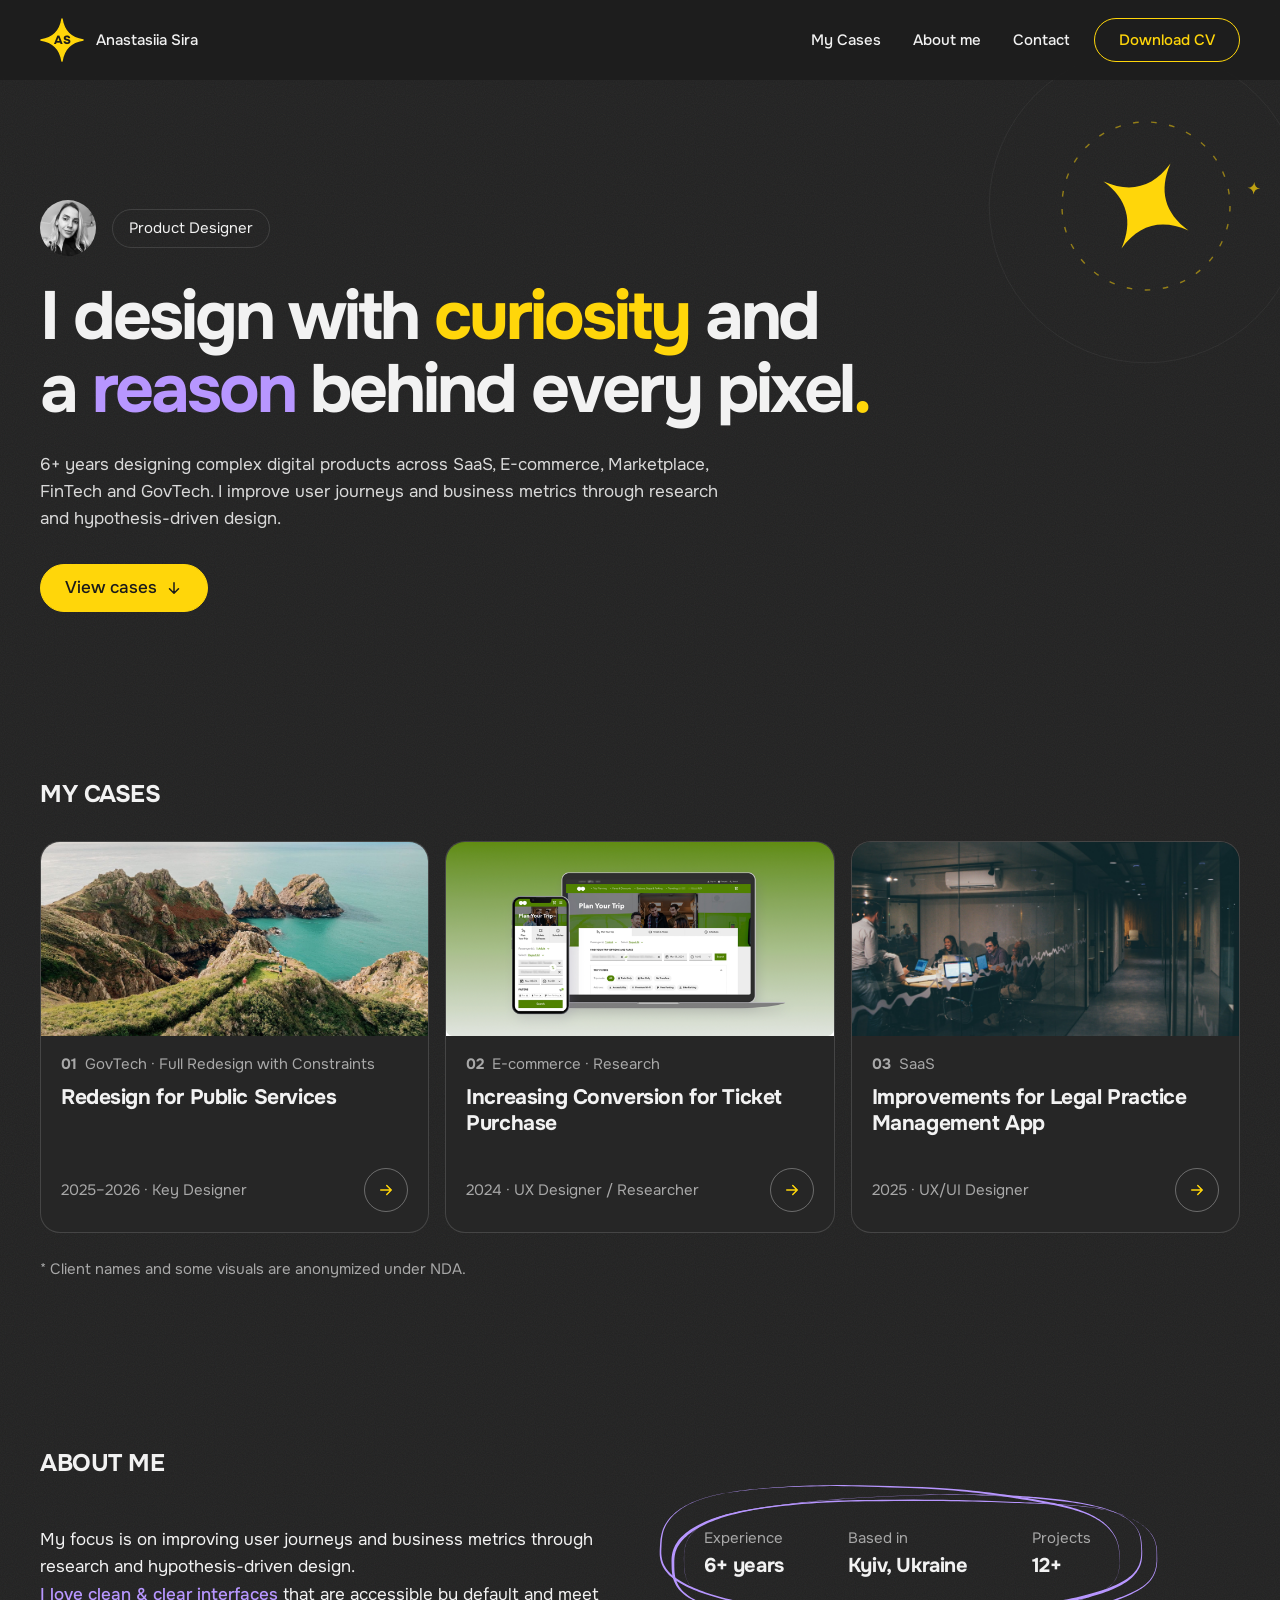
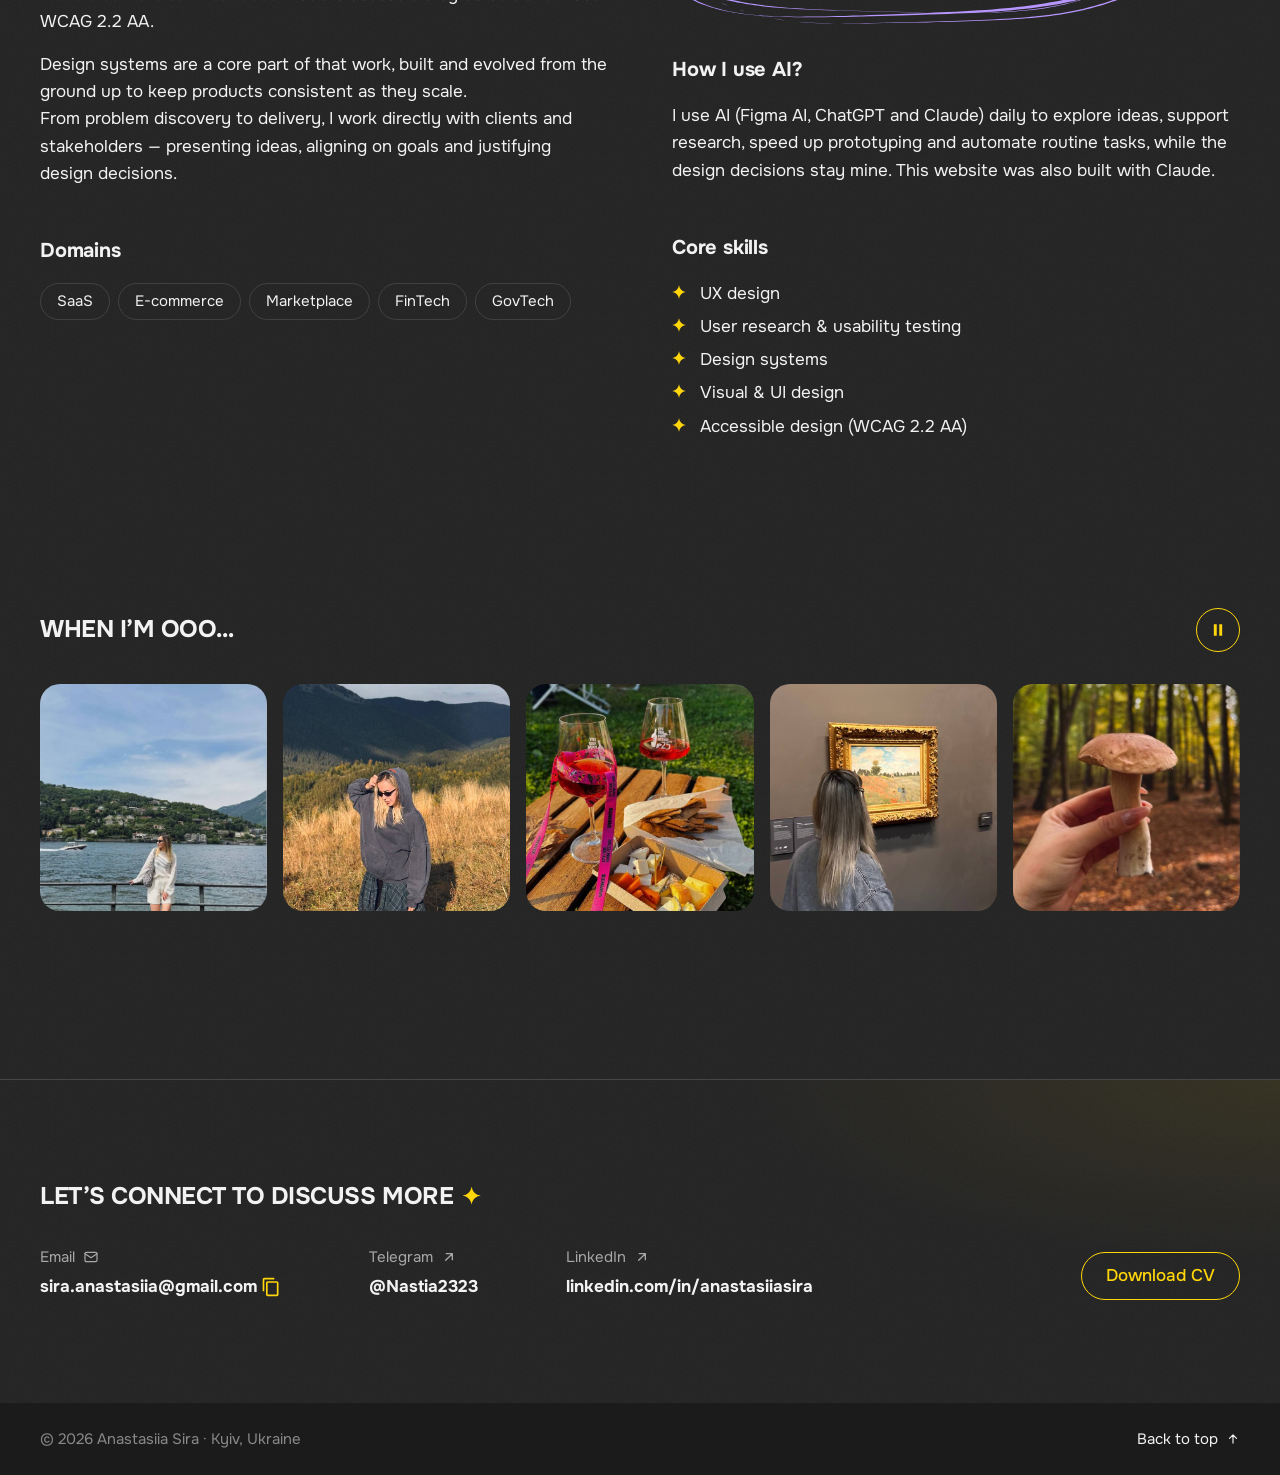
==== index.html @ 563d9507 "Reposition as Product Designer and update the CV - Hero label, page title, meta and share texts now " ====
<!doctype html>
<html lang="en">
<head>
  <meta charset="utf-8">
  <meta name="viewport" content="width=device-width, initial-scale=1">
  <title>Anastasiia Sira — Product Designer</title>
  <meta name="description" content="Portfolio of Anastasiia Sira, Product Designer with 6+ years of experience in SaaS, E-commerce, Marketplace, FinTech and GovTech.">
  <!-- Social share preview (Open Graph). Links must be absolute (full https:// address).
       If the site gets another address, replace https://siraanastasiiaportfolio.vercel.app/
       in og:url and og:image below. -->
  <meta property="og:type" content="website">
  <meta property="og:site_name" content="Anastasiia Sira">
  <meta property="og:title" content="Anastasiia Sira — Product Designer">
  <meta property="og:description" content="Portfolio of Anastasiia Sira, Product Designer with 6+ years of experience in SaaS, E-commerce, Marketplace, FinTech and GovTech.">
  <meta property="og:url" content="https://siraanastasiiaportfolio.vercel.app/">
  <meta property="og:image" content="https://siraanastasiiaportfolio.vercel.app/assets/og-image.jpg">
  <meta property="og:image:width" content="1200">
  <meta property="og:image:height" content="630">
  <meta property="og:image:alt" content="Anastasiia Sira, Product Designer from Kyiv, Ukraine.">
  <meta name="twitter:card" content="summary_large_image">
  <!-- Favicon: yellow star from the logo, no letters (SVG for modern browsers, PNG fallbacks, iPhone home screen) -->
  <link rel="icon" type="image/svg+xml" href="assets/favicon.svg">
  <link rel="icon" type="image/png" sizes="32x32" href="assets/favicon-32.png">
  <link rel="icon" type="image/png" sizes="192x192" href="assets/favicon-192.png">
  <link rel="apple-touch-icon" href="assets/apple-touch-icon.png">
  <link rel="preconnect" href="https://fonts.googleapis.com">
  <link rel="preconnect" href="https://fonts.gstatic.com" crossorigin>
  <link href="https://fonts.googleapis.com/css2?family=Caveat:wght@500&family=Onest:wght@400;500;700;800&display=swap" rel="stylesheet">
  <link rel="stylesheet" href="styles.css">
  <script src="script.js" defer></script>
</head>
<body id="top">

  <a class="skip-link" href="#main">Skip to content</a>

  <!-- ================= HEADER ================= -->
  <header class="site-header">
    <div class="container header__inner">
      <a class="logo" href="index.html" aria-label="Anastasiia Sira, home page">
        <svg viewBox="0 0 48 48" aria-hidden="true" focusable="false"><path class="logo__star" d="M24 1C26 14 34 22 47 24C34 26 26 34 24 47C22 34 14 26 1 24C14 22 22 14 24 1Z"/><text class="logo__text" x="24" y="28.6" text-anchor="middle" font-family="Onest, Arial, sans-serif" font-size="13" font-weight="800">AS</text></svg>
        <span class="logo__name">Anastasiia Sira</span>
      </a>

      <nav class="nav" aria-label="Main">
        <ul class="nav__list">
          <li><a class="nav__link link-underline" href="#work">My Cases</a></li>
          <li><a class="nav__link link-underline" href="#about">About me</a></li>
          <li><a class="nav__link link-underline" href="#contact">Contact</a></li>
        </ul>
      </nav>

      <a class="btn btn--secondary header__cv" href="assets/cv.pdf" target="_blank" rel="noopener">Download CV<span class="sr-only"> (opens in new tab)</span></a>

      <button class="menu-toggle" type="button" aria-expanded="false" aria-controls="mobile-menu" aria-label="Open menu">
        <svg class="icon-burger" viewBox="0 0 28 28" fill="none" stroke="currentColor" stroke-width="2.2" stroke-linecap="round" aria-hidden="true" focusable="false"><path d="M5 10h18M5 18h18"/></svg>
        <svg class="icon-close" viewBox="0 0 28 28" fill="none" stroke="currentColor" stroke-width="2.2" stroke-linecap="round" aria-hidden="true" focusable="false"><path d="M7 7l14 14M21 7L7 21"/></svg>
      </button>
    </div>
  </header>

  <!-- ================= MOBILE MENU ================= -->
  <div class="mobile-menu" id="mobile-menu" hidden>
    <div class="container">
      <nav aria-label="Mobile">
        <ul class="mobile-menu__nav">
          <li><a class="mobile-menu__link" href="#work">My Cases <span class="circle-arrow" aria-hidden="true"><svg viewBox="0 0 24 24" fill="none" stroke="currentColor" stroke-width="2" stroke-linecap="round" stroke-linejoin="round"><path d="M5 12h14M13 6l6 6-6 6"/></svg></span></a></li>
          <li><a class="mobile-menu__link" href="#about">About me <span class="circle-arrow" aria-hidden="true"><svg viewBox="0 0 24 24" fill="none" stroke="currentColor" stroke-width="2" stroke-linecap="round" stroke-linejoin="round"><path d="M5 12h14M13 6l6 6-6 6"/></svg></span></a></li>
          <li><a class="mobile-menu__link" href="#contact">Contact <span class="circle-arrow" aria-hidden="true"><svg viewBox="0 0 24 24" fill="none" stroke="currentColor" stroke-width="2" stroke-linecap="round" stroke-linejoin="round"><path d="M5 12h14M13 6l6 6-6 6"/></svg></span></a></li>
        </ul>
      </nav>

      <ul class="mobile-menu__contacts">
        <li>
          <a class="contact__link" href="mailto:sira.anastasiia@gmail.com">
            <span class="contact__label">Email <svg viewBox="0 0 24 24" fill="none" stroke="currentColor" stroke-width="1.8" stroke-linecap="round" stroke-linejoin="round" aria-hidden="true" focusable="false"><rect x="3" y="5" width="18" height="14" rx="2"/><path d="m3 7 9 6 9-6"/></svg></span>
            <span class="contact__value">sira.anastasiia@gmail.com</span>
          </a>
        </li>
        <li>
          <a class="contact__link" href="https://t.me/Nastia2323" target="_blank" rel="noopener">
            <span class="contact__label">Telegram <svg viewBox="0 0 24 24" fill="none" stroke="currentColor" stroke-width="2" stroke-linecap="round" stroke-linejoin="round" aria-hidden="true" focusable="false"><path d="M7 17 17 7M8 7h9v9"/></svg></span>
            <span class="contact__value">@Nastia2323</span><span class="sr-only"> (opens in new tab)</span>
          </a>
        </li>
        <li>
          <a class="contact__link" href="https://www.linkedin.com/in/anastasiiasira" target="_blank" rel="noopener">
            <span class="contact__label">LinkedIn <svg viewBox="0 0 24 24" fill="none" stroke="currentColor" stroke-width="2" stroke-linecap="round" stroke-linejoin="round" aria-hidden="true" focusable="false"><path d="M7 17 17 7M8 7h9v9"/></svg></span>
            <span class="contact__value">linkedin.com/in/anastasiiasira</span><span class="sr-only"> (opens in new tab)</span>
          </a>
        </li>
      </ul>

      <a class="btn btn--primary btn--block" href="assets/cv.pdf" target="_blank" rel="noopener">Download CV<span class="sr-only"> (opens in new tab)</span></a>
    </div>
  </div>

  <main id="main">

    <!-- ================= HERO ================= -->
    <section class="hero container" aria-labelledby="hero-title">
      <!-- Decorative star: big star spins when the hero comes into view (see .hero__star in styles.css).
           The round button over the big star: hover = star grows and glows, click = spin again -->
      <div class="hero__decor">
      <button class="hero__star-btn" type="button" aria-label="Spin the star"></button>
      <svg class="hero__decor-art" viewBox="0 0 360 360" fill="none" aria-hidden="true" focusable="false">
        <circle cx="180" cy="180" r="224" stroke="rgba(255,255,255,0.08)"/><!-- outer ring, 25% bigger, may overflow the box -->
        <circle class="hero__ring" cx="180" cy="180" r="120" stroke="#ffd60a" stroke-opacity="0.5" stroke-width="2" stroke-dasharray="8 18"/>
        <g class="hero__star">
          <path fill="#ffd60a" transform="translate(110 110) scale(5.8333)" d="M12 0C12.8 7.2 16.8 11.2 24 12C16.8 12.8 12.8 16.8 12 24C11.2 16.8 7.2 12.8 0 12C7.2 11.2 11.2 7.2 12 0Z"/>
        </g>
        <g class="hero__sparkle"><!-- small star: orbits the centre once while the big star spins -->
          <path fill="rgba(255,214,10,0.7)" transform="translate(262 44) rotate(-41 9 9) scale(0.75)" d="M12 0C12.8 7.2 16.8 11.2 24 12C16.8 12.8 12.8 16.8 12 24C11.2 16.8 7.2 12.8 0 12C7.2 11.2 11.2 7.2 12 0Z"/>
        </g>
      </svg>
      </div>

      <div class="hero__intro">
        <img class="hero__avatar" src="assets/avatar.png" alt="Portrait of Anastasiia Sira" width="56" height="56" loading="lazy">
        <p class="hero__label">Product Designer</p>
      </div>

      <h1 class="hero__title" id="hero-title">I design with <span class="accent">curiosity</span> and<br> a <span class="accent-purple">reason</span> behind every pixel<span class="accent">.</span></h1>

      <p class="hero__text">6+ years designing complex digital products across SaaS, E-commerce, Marketplace, FinTech and GovTech. I improve user journeys and business metrics through research and hypothesis-driven design.</p>

      <a class="btn btn--primary hero__cta" href="#work">
        View cases
        <svg width="18" height="18" viewBox="0 0 24 24" fill="none" stroke="currentColor" stroke-width="2" stroke-linecap="round" stroke-linejoin="round" aria-hidden="true" focusable="false"><path d="M12 5v14M6 13l6 6 6-6"/></svg>
      </a>
    </section>

    <!-- ================= MY CASES ================= -->
    <section class="section container" id="work" aria-labelledby="work-title">
      <h2 class="section-title" id="work-title">My Cases</h2>

      <ul class="cards cards--three">
        <!-- Case 01 -->
        <li>
          <a class="case-card" href="case-govtech.html">
            <div class="case-card__media media media--card">
              <img src="assets/govtech-cover.jpeg" alt="" width="1920" height="1080" loading="lazy">
            </div>
            <div class="case-card__body">
              <p class="case-card__label"><span class="case-card__num">01</span>GovTech · Full Redesign with Constraints</p>
              <h3 class="case-card__title">Redesign for Public Services</h3>
              <div class="case-card__footer">
                <p class="case-card__meta">2025–2026 · Key Designer</p>
                <span class="circle-arrow" aria-hidden="true"><svg viewBox="0 0 24 24" fill="none" stroke="currentColor" stroke-width="2" stroke-linecap="round" stroke-linejoin="round"><path d="M5 12h14M13 6l6 6-6 6"/></svg></span>
              </div>
            </div>
          </a>
        </li>
        <!-- Case 02 -->
        <li>
          <a class="case-card" href="case-tickets.html">
            <div class="case-card__media media media--card">
              <img src="assets/tickets-cover.jpg" alt="" width="1320" height="660" loading="lazy">
            </div>
            <div class="case-card__body">
              <p class="case-card__label"><span class="case-card__num">02</span>E-commerce · Research</p>
              <h3 class="case-card__title">Increasing Conversion for Ticket Purchase</h3>
              <div class="case-card__footer">
                <p class="case-card__meta">2024 · UX Designer / Researcher</p>
                <span class="circle-arrow" aria-hidden="true"><svg viewBox="0 0 24 24" fill="none" stroke="currentColor" stroke-width="2" stroke-linecap="round" stroke-linejoin="round"><path d="M5 12h14M13 6l6 6-6 6"/></svg></span>
              </div>
            </div>
          </a>
        </li>
        <!-- Case 03 -->
        <li>
          <a class="case-card" href="case-legal.html">
            <div class="case-card__media media media--card">
              <img src="assets/legal-cover.jpg" alt="" width="3600" height="1851" loading="lazy">
            </div>
            <div class="case-card__body">
              <p class="case-card__label"><span class="case-card__num">03</span>SaaS</p>
              <h3 class="case-card__title">Improvements for Legal Practice Management App</h3>
              <div class="case-card__footer">
                <p class="case-card__meta">2025 · UX/UI Designer</p>
                <span class="circle-arrow" aria-hidden="true"><svg viewBox="0 0 24 24" fill="none" stroke="currentColor" stroke-width="2" stroke-linecap="round" stroke-linejoin="round"><path d="M5 12h14M13 6l6 6-6 6"/></svg></span>
              </div>
            </div>
          </a>
        </li>
      </ul>

      <!-- Short note for anyone skimming without opening the cases -->
      <p class="cards-note">* Client names and some visuals are anonymized under NDA.</p>
    </section>

    <!-- ================= ABOUT ME =================
         Desktop: title on top, then two equal columns.
         Left: text, Domains. Right: stats, How I use AI, Core skills.
         Phones: one column, text comes right after the stats. -->
    <section class="section container about" id="about" aria-labelledby="about-title">
      <h2 class="section-title about__title" id="about-title">About me</h2>

      <!-- Left column: text -->
      <div class="about__col">
        <div class="prose about__text">
          <p>My focus is on improving user journeys and business metrics through research and hypothesis-driven design.<br> <span class="accent-purple">I love clean &amp; clear interfaces</span> that are accessible by default and meet WCAG 2.2 AA.</p>
          <p>Design systems are a core part of that work, built and evolved from the ground up to keep products consistent as they scale.<br> From problem discovery to delivery, I work directly with clients and stakeholders — presenting ideas, aligning on goals and justifying design decisions.</p>
        </div>

        <!-- Domains -->
        <div class="about__block about__domains">
          <h3 class="about__subtitle">Domains</h3>
          <ul class="chips">
            <li class="chip">SaaS</li>
            <li class="chip">E-commerce</li>
            <li class="chip">Marketplace</li>
            <li class="chip">FinTech</li>
            <li class="chip">GovTech</li>
          </ul>
        </div>
      </div>

      <!-- Right column: stats, How I use AI, skills -->
      <div class="about__col">
        <!-- Stats, circled 3 times with a purple brush line (drawn by script.js) -->
        <div class="doodle-box about__stats">
          <svg class="doodle-box__line" aria-hidden="true" focusable="false"></svg>
          <dl class="stats">
            <div><dt class="stats__label">Experience</dt><dd class="stats__value">6+ years</dd></div>
            <div><dt class="stats__label">Based in</dt><dd class="stats__value">Kyiv, Ukraine</dd></div>
            <div><dt class="stats__label">Projects</dt><dd class="stats__value">12+</dd></div>
          </dl>
        </div>

        <!-- How I use AI -->
        <div class="about__block about__ai">
          <h3 class="about__subtitle">How I use AI?</h3>
          <p>I use AI (Figma AI, ChatGPT and Claude) daily to explore ideas, support research, speed up prototyping and automate routine tasks, while the design decisions stay mine. This website was also built with Claude.</p>
        </div>

        <!-- Core skills -->
        <div class="about__block about__skills">
          <h3 class="about__subtitle">Core skills</h3>
          <ul class="skills">
            <li>UX design</li>
            <li>User research &amp; usability testing</li>
            <li>Design systems</li>
            <li>Visual &amp; UI design</li>
            <li>Accessible design (WCAG 2.2 AA)</li>
          </ul>
        </div>
      </div>
    </section>

    <!-- ================= OUT OF OFFICE =================
         10 square photos sliding left in an endless loop.
         The list is repeated twice so the loop has no gap; the copy
         is hidden from screen readers. script.js starts the motion when
         the section scrolls into view; the button pauses it. -->
    <section class="section container ooo" id="out-of-office" aria-labelledby="ooo-title">
      <div class="ooo__head">
        <h2 class="section-title" id="ooo-title">When I’m OOO…</h2>
        <button class="icon-btn gallery__toggle" type="button" aria-pressed="false" aria-label="Pause photo slideshow">
          <svg class="icon-btn__pause" viewBox="0 0 24 24" aria-hidden="true" focusable="false"><path d="M7 5h3.5v14H7zM13.5 5H17v14h-3.5z"/></svg>
          <svg class="icon-btn__play" viewBox="0 0 24 24" aria-hidden="true" focusable="false"><path d="M8 5.5v13l11-6.5z"/></svg>
        </button>
      </div>

      <div class="gallery">
        <div class="gallery__track">
          <ul class="gallery__list">
            <li class="gallery__item media"><img src="assets/photo-1.jpeg" alt="Standing by a lakeside railing, with green hills and a speedboat behind" width="1038" height="1280" loading="lazy"></li>
            <li class="gallery__item media"><img src="assets/photo-2.jpeg" alt="In a grey hoodie on a golden mountain meadow in autumn" width="795" height="894" loading="lazy"></li>
            <li class="gallery__item media"><img src="assets/photo-3.jpeg" alt="Two glasses of rosé and a box of cheese on a picnic bench at a food and wine festival" width="720" height="772" loading="lazy"></li>
            <li class="gallery__item media"><img src="assets/photo-4.jpeg" alt="Looking at Monet’s Poppy Field in a museum" width="720" height="716" loading="lazy"></li>
            <li class="gallery__item media"><img src="assets/photo-5.jpeg" alt="Holding a freshly found porcini mushroom in an autumn forest" width="1117" height="1280" loading="lazy"></li>
            <li class="gallery__item media"><img src="assets/photo-6.jpeg" alt="Flowering cacti against a clear blue sky in Sharm el-Sheikh" width="720" height="808" loading="lazy"></li>
            <li class="gallery__item media"><img src="assets/photo-7.jpeg" alt="Selfie with long wavy blonde hair" width="720" height="1280" loading="lazy"></li>
            <li class="gallery__item media"><img src="assets/photo-8.jpeg" alt="Homemade crêpes in a pan and stacked on a plate" width="720" height="1280" loading="lazy"></li>
            <li class="gallery__item media"><img src="assets/photo-9.jpeg" alt="Orange sunset over the city skyline" width="1137" height="1280" loading="lazy"></li>
            <li class="gallery__item media"><img src="assets/photo-10.jpeg" alt="An open book on a beach towel in the sun" width="1040" height="1280" loading="lazy"></li>
          </ul>
          <ul class="gallery__list" aria-hidden="true">
            <li class="gallery__item media"><img src="assets/photo-1.jpeg" alt="" width="1038" height="1280" loading="lazy"></li>
            <li class="gallery__item media"><img src="assets/photo-2.jpeg" alt="" width="795" height="894" loading="lazy"></li>
            <li class="gallery__item media"><img src="assets/photo-3.jpeg" alt="" width="720" height="772" loading="lazy"></li>
            <li class="gallery__item media"><img src="assets/photo-4.jpeg" alt="" width="720" height="716" loading="lazy"></li>
            <li class="gallery__item media"><img src="assets/photo-5.jpeg" alt="" width="1117" height="1280" loading="lazy"></li>
            <li class="gallery__item media"><img src="assets/photo-6.jpeg" alt="" width="720" height="808" loading="lazy"></li>
            <li class="gallery__item media"><img src="assets/photo-7.jpeg" alt="" width="720" height="1280" loading="lazy"></li>
            <li class="gallery__item media"><img src="assets/photo-8.jpeg" alt="" width="720" height="1280" loading="lazy"></li>
            <li class="gallery__item media"><img src="assets/photo-9.jpeg" alt="" width="1137" height="1280" loading="lazy"></li>
            <li class="gallery__item media"><img src="assets/photo-10.jpeg" alt="" width="1040" height="1280" loading="lazy"></li>
          </ul>
        </div>
      </div>
    </section>

    <!-- ================= CONTACT ================= -->
    <section class="contact" id="contact" aria-labelledby="contact-title">
      <div class="container contact__inner">
        <div class="section-heading">
          <h2 class="section-title" id="contact-title">Let’s connect to discuss more <svg class="title-star" viewBox="0 0 48 48" aria-hidden="true" focusable="false"><path d="M24 1C26 14 34 22 47 24C34 26 26 34 24 47C22 34 14 26 1 24C14 22 22 14 24 1Z"/></svg></h2>
        </div>

        <ul class="contact__list">
          <li class="contact__email">
            <a class="contact__link" href="mailto:sira.anastasiia@gmail.com">
              <span class="contact__label">Email <svg viewBox="0 0 24 24" fill="none" stroke="currentColor" stroke-width="1.8" stroke-linecap="round" stroke-linejoin="round" aria-hidden="true" focusable="false"><rect x="3" y="5" width="18" height="14" rx="2"/><path d="m3 7 9 6 9-6"/></svg></span>
              <span class="contact__value">sira.anastasiia@gmail.com</span>
            </a>
            <button class="copy-btn" type="button" data-copy="sira.anastasiia@gmail.com" aria-label="Copy email address">
              <!-- MUI ContentCopyOutlined icon -->
              <svg class="copy-btn__icon copy-btn__icon--copy" viewBox="0 0 24 24" aria-hidden="true" focusable="false"><path d="M16 1H4c-1.1 0-2 .9-2 2v14h2V3h12V1zm3 4H8c-1.1 0-2 .9-2 2v14c0 1.1.9 2 2 2h11c1.1 0 2-.9 2-2V7c0-1.1-.9-2-2-2zm0 16H8V7h11v14z"/></svg>
              <!-- MUI ContentCopy (filled) icon, shown on hover/focus -->
              <svg class="copy-btn__icon copy-btn__icon--hover" viewBox="0 0 24 24" aria-hidden="true" focusable="false"><path d="M16 1H4c-1.1 0-2 .9-2 2v14h2V3h12V1zm3 4H8c-1.1 0-2 .9-2 2v14c0 1.1.9 2 2 2h11c1.1 0 2-.9 2-2V7c0-1.1-.9-2-2-2z"/></svg>
              <!-- MUI CheckOutlined icon, shown after copying -->
              <svg class="copy-btn__icon copy-btn__icon--done" viewBox="0 0 24 24" aria-hidden="true" focusable="false"><path d="M9 16.17 4.83 12l-1.42 1.41L9 19 21 7l-1.41-1.41z"/></svg>
              <span class="copy-btn__label" aria-hidden="true">Copied</span>
            </button>
          </li>
          <li>
            <a class="contact__link" href="https://t.me/Nastia2323" target="_blank" rel="noopener">
              <span class="contact__label">Telegram <svg viewBox="0 0 24 24" fill="none" stroke="currentColor" stroke-width="2" stroke-linecap="round" stroke-linejoin="round" aria-hidden="true" focusable="false"><path d="M7 17 17 7M8 7h9v9"/></svg></span>
              <span class="contact__value">@Nastia2323</span><span class="sr-only"> (opens in new tab)</span>
            </a>
          </li>
          <li>
            <a class="contact__link" href="https://www.linkedin.com/in/anastasiiasira" target="_blank" rel="noopener">
              <span class="contact__label">LinkedIn <svg viewBox="0 0 24 24" fill="none" stroke="currentColor" stroke-width="2" stroke-linecap="round" stroke-linejoin="round" aria-hidden="true" focusable="false"><path d="M7 17 17 7M8 7h9v9"/></svg></span>
              <span class="contact__value">linkedin.com/in/anastasiiasira</span><span class="sr-only"> (opens in new tab)</span>
            </a>
          </li>
        </ul>

        <a class="btn btn--secondary" href="assets/cv.pdf" target="_blank" rel="noopener">Download CV<span class="sr-only"> (opens in new tab)</span></a>
        <p class="sr-only" id="copy-status" aria-live="polite"></p>
      </div>
    </section>

  </main>

  <!-- ================= FOOTER ================= -->
  <footer class="site-footer">
    <div class="container footer__inner">
      <p class="footer__copy">© 2026 Anastasiia Sira · Kyiv, Ukraine</p>
      <a class="footer__top link-underline" href="#top">
        Back to top
        <svg viewBox="0 0 24 24" fill="none" stroke="currentColor" stroke-width="2" stroke-linecap="round" stroke-linejoin="round" aria-hidden="true" focusable="false"><path d="M12 19V5M6 11l6-6 6 6"/></svg>
      </a>
    </div>
  </footer>

</body>
</html>
---- styles.css ----
/* =========================================================
   Portfolio — Anastasiia Sira
   One shared stylesheet for all pages. Dark theme.
   Mobile-first: base styles are for phones, wider screens
   are added in the @media blocks further down.
   ========================================================= */

/* ---------------------------------------------------------
   1. DESIGN TOKENS — change colours, spacing and type here
   --------------------------------------------------------- */
:root {
  /* Colours */
  --color-bg: #222222;            /* page background */
  --color-bg-deep: #1b1b1b;       /* header, footer */
  --color-surface: #262626;       /* cards */
  --color-placeholder: #2b2b2b;   /* grey box when an image is missing */
  --color-text: #f2f2f2;          /* main text */
  --color-text-muted: #a8a8a8;    /* labels, meta (7:1 on bg) */
  --color-text-subtle: #8a8a8a;   /* non-clickable footer text (5:1 on footer bg, passes AA) */
  --color-accent: #ffd60a;        /* yellow */
  --color-accent-purple: #b796ff; /* lavender, second accent (6.7:1 on bg) */
  --color-on-accent: #1a1a1a;     /* text on yellow */
  --color-sticker: #ffea84;        /* sticky note: the yellow with half the saturation, lighter */
  --color-border: rgba(255, 255, 255, 0.14);
  --color-border-strong: rgba(255, 255, 255, 0.32);
  --color-border-tag: rgba(255, 255, 255, 0.12);  /* soft outline of tags/pills (decorative, not a contrast requirement) */

  /* Typography */
  --font-sans: "Onest", "Helvetica Neue", Arial, system-ui, sans-serif;
  --font-hand: "Caveat", "Segoe Print", "Bradley Hand", cursive;   /* handwritten image captions */
  --fs-xs: 0.8125rem;   /* 13px */
  --fs-sm: 0.9375rem;   /* 15px */
  --fs-base: 1.0625rem; /* 17px */
  --fs-md: 1.25rem;     /* 20px */
  --fs-lg: 1.5rem;      /* 24px — section titles */
  --fs-xl: clamp(1.125rem, 1rem + 0.5vw, 1.3125rem); /* card titles: 18px phone to 21px desktop */
  --fs-hero: clamp(2.375rem, 1.4rem + 4.2vw, 4.25rem);
  --fs-case-title: clamp(2.375rem, 1.3rem + 4.8vw, 4.75rem);
  --lh-tight: 1.08;
  --lh-body: 1.6;

  /* Spacing */
  --space-1: 0.25rem;
  --space-2: 0.5rem;
  --space-3: 0.75rem;
  --space-4: 1rem;
  --space-5: 1.5rem;
  --space-6: 2rem;
  --space-7: 3rem;
  --space-8: 4rem;
  --space-section: clamp(6rem, 4.5rem + 7.5vw, 11.25rem); /* gap between sections (+50%: was 4rem / 3rem + 5vw / 7.5rem) */

  /* Layout */
  --container: 75rem;        /* 1200px */
  --gutter: 1.25rem;         /* side padding on phones */
  --header-h: 4.5rem;        /* sticky header height */
  --radius-sm: 0.75rem;
  --radius-md: 1.25rem;
  --radius-pill: 999px;

  /* Motion */
  --ease: cubic-bezier(0.2, 0.7, 0.2, 1);
  --dur: 220ms;
  --star-spin-duration: 2.4s; /* hero star: how long one turn takes */
  --star-rest-angle: 30deg;    /* hero star: tilt when it is not spinning */
  --sparkle-rest-angle: 45deg; /* hero small star: moved this far clockwise along its circle */
  /* Logo star shape, used as a bullet in lists */
  --star-shape: url("data:image/svg+xml,%3Csvg xmlns='http://www.w3.org/2000/svg' viewBox='0 0 48 48'%3E%3Cpath d='M24 1C26 14 34 22 47 24C34 26 26 34 24 47C22 34 14 26 1 24C14 22 22 14 24 1Z'/%3E%3C/svg%3E");
}

/* Case pages: sections 20% closer together than on the main page */
.page-case { --space-section: calc(clamp(6rem, 4.5rem + 7.5vw, 11.25rem) * 0.8); }

/* ---------------------------------------------------------
   2. RESET & BASE
   --------------------------------------------------------- */
*,
*::before,
*::after { box-sizing: border-box; }

html {
  -webkit-text-size-adjust: 100%;
  /* Sticky header must not cover a section after an anchor jump */
  scroll-padding-top: calc(var(--header-h) + var(--space-5));
}

@media (prefers-reduced-motion: no-preference) {
  html { scroll-behavior: smooth; }
}

body {
  margin: 0;
  font-family: var(--font-sans);
  font-size: var(--fs-base);
  line-height: var(--lh-body);
  color: var(--color-text);
  background-color: var(--color-bg);
  /* Subtle film grain, like in the design */
  background-image: url("data:image/svg+xml,%3Csvg xmlns='http://www.w3.org/2000/svg' width='160' height='160'%3E%3Cfilter id='n'%3E%3CfeTurbulence type='fractalNoise' baseFrequency='0.9' numOctaves='2' stitchTiles='stitch'/%3E%3C/filter%3E%3Crect width='100%25' height='100%25' filter='url(%23n)' opacity='0.05'/%3E%3C/svg%3E");
  -webkit-font-smoothing: antialiased;
  overflow-x: hidden;
}

body.menu-open { overflow: hidden; }

h1, h2, h3, p, ul, figure { margin: 0; }
ul { padding: 0; list-style: none; }

img {
  display: block;
  max-width: 100%;
  height: auto;
}

a { color: inherit; text-decoration: none; }

button { font: inherit; color: inherit; }

svg { flex-shrink: 0; }

/* Visible keyboard focus everywhere: yellow outline */
:focus-visible {
  outline: 2px solid var(--color-accent);
  outline-offset: 3px;
}

/* Text only for screen readers */
.sr-only {
  position: absolute;
  width: 1px;
  height: 1px;
  padding: 0;
  margin: -1px;
  overflow: hidden;
  clip: rect(0 0 0 0);
  white-space: nowrap;
  border: 0;
}

/* "Skip to content" link — appears on first Tab press */
.skip-link {
  position: absolute;
  left: var(--space-4);
  top: -100px;
  z-index: 100;
  padding: var(--space-2) var(--space-4);
  border-radius: var(--radius-pill);
  background: var(--color-accent);
  color: var(--color-on-accent);
  font-weight: 600;
}
.skip-link:focus { top: var(--space-3); }

/* ---------------------------------------------------------
   3. LAYOUT HELPERS
   --------------------------------------------------------- */
.container {
  width: 100%;
  max-width: calc(var(--container) + var(--gutter) * 2);
  margin-inline: auto;
  padding-inline: var(--gutter);
}

.section { padding-block: var(--space-section) 0; }

.section-title {
  font-size: var(--fs-lg);
  font-weight: 700;
  line-height: 1.2;
  letter-spacing: -0.02em;
  text-transform: uppercase;
}

.eyebrow {
  margin-bottom: var(--space-3);
  font-size: var(--fs-sm);
  color: var(--color-text-muted);
}

.accent { color: var(--color-accent); }
.accent-purple { color: var(--color-accent-purple); }

/* Yellow star after a heading: same shape as the logo star, no letters */
.title-star {
  display: inline-block;
  width: 0.8em;
  height: 0.8em;
  margin-left: 0.1em;
  vertical-align: -0.05em;
  fill: var(--color-accent);
}

/* Two-column block used in About and on case pages:
   title on the left, content on the right (desktop) */
.split {
  display: grid;
  gap: var(--space-5);
}

/* ---------------------------------------------------------
   4. BUTTONS & LINKS
   --------------------------------------------------------- */
.btn {
  display: inline-flex;
  align-items: center;
  justify-content: center;
  gap: var(--space-2);
  min-height: 3rem;
  padding: var(--space-2) var(--space-5);
  border: 1.5px solid var(--color-accent);
  border-radius: var(--radius-pill);
  font-size: var(--fs-base);
  font-weight: 500;
  line-height: 1.2;
  cursor: pointer;
  transition: background-color var(--dur) var(--ease), color var(--dur) var(--ease);
}

/* Primary: yellow fill → outlined on hover/focus */
.btn--primary {
  background: var(--color-accent);
  color: var(--color-on-accent);
}
.btn--primary:hover,
.btn--primary:focus-visible {
  background: transparent;
  color: var(--color-accent);
}

/* Secondary: yellow outline → filled on hover/focus */
.btn--secondary {
  background: transparent;
  color: var(--color-accent);
}
.btn--secondary:hover,
.btn--secondary:focus-visible {
  background: var(--color-accent);
  color: var(--color-on-accent);
}

.btn--block { width: 100%; }

/* Text link with yellow underline on hover/focus */
.link-underline {
  display: inline-flex;
  align-items: center;
  gap: var(--space-2);
  background-image: linear-gradient(var(--color-accent), var(--color-accent));
  background-size: 0 2px;
  background-position: 0 100%;
  background-repeat: no-repeat;
  transition: background-size var(--dur) var(--ease);
}
.link-underline:hover,
.link-underline:focus-visible { background-size: 100% 2px; }

/* ---------------------------------------------------------
   5. HEADER & DESKTOP NAV
   --------------------------------------------------------- */
.site-header {
  position: sticky;
  top: 0;
  z-index: 50;
  height: var(--header-h);
  /* 75% dark background (25% see-through), content under it is blurred.
     Checked: even over pure white content the text keeps AA contrast
     (white 6.8:1, yellow 5.4:1). */
  background: rgba(27, 27, 27, 0.75);   /* --color-bg-deep at 75% */
  -webkit-backdrop-filter: blur(12px);
          backdrop-filter: blur(12px);
  /* no bottom line: header is set apart by its darker background only */
}
/* Solid again while the mobile menu is open */
.menu-open .site-header { background: var(--color-bg-deep); }

.header__inner {
  display: flex;
  align-items: center;
  justify-content: space-between;
  gap: var(--space-5);
  height: 100%;
}

/* Logo: star "AS" + name, the whole thing links to the main page.
   Hover/focus: yellow outline star, no fill */
.logo {
  display: inline-flex;
  align-items: center;
  gap: var(--space-3);
  min-height: 2.75rem;
}
.logo svg {
  flex: none;
  width: 2.75rem;
  height: 2.75rem;
  overflow: visible;
}
/* Name next to the star: looks and behaves like the menu links
   (white, yellow underline on hover/focus of the whole logo link) */
.logo__name {
  padding-block: var(--space-1);
  font-size: var(--fs-sm);
  font-weight: 500;
  white-space: nowrap;
  background-image: linear-gradient(var(--color-accent), var(--color-accent));
  background-size: 0 2px;
  background-position: 0 100%;
  background-repeat: no-repeat;
  transition: background-size var(--dur) var(--ease);
}
.logo:focus-visible .logo__name { background-size: 100% 2px; }
.logo__star {
  fill: var(--color-accent);
  stroke: var(--color-accent);
  stroke-width: 1.5;
  stroke-linejoin: round;
  transition: fill var(--dur) var(--ease);
}
.logo__text {
  fill: var(--color-on-accent);
  transition: fill var(--dur) var(--ease);
}
.logo:focus-visible .logo__star { fill: transparent; }
.logo:focus-visible .logo__text { fill: var(--color-accent); }
/* Hover only on devices with a mouse, so a tap on a phone
   doesn't leave the logo stuck in its hover look */
@media (hover: hover) {
  .logo:hover .logo__star { fill: transparent; }
  .logo:hover .logo__text { fill: var(--color-accent); }
  .logo:hover .logo__name { background-size: 100% 2px; }
}

.nav,
.header__cv { display: none; }   /* shown from tablet up */

.nav__list {
  display: flex;
  gap: var(--space-6);
}

.nav__link {
  padding-block: var(--space-1);
  font-size: var(--fs-sm);
  font-weight: 500;
}

.header__cv { min-height: 2.75rem; font-size: var(--fs-sm); }

/* Burger / close button (phones only) */
.menu-toggle {
  display: inline-flex;
  align-items: center;
  justify-content: center;
  width: 3rem;
  height: 3rem;
  margin-right: calc(var(--space-2) * -1);
  padding: 0;
  border: 0;
  border-radius: var(--radius-sm);
  background: transparent;
  cursor: pointer;
}
.menu-toggle svg { width: 1.75rem; height: 1.75rem; }
.menu-toggle .icon-close { display: none; }
.menu-toggle[aria-expanded="true"] .icon-burger { display: none; }
.menu-toggle[aria-expanded="true"] .icon-close { display: block; }

/* ---------------------------------------------------------
   6. MOBILE MENU (full-screen panel under the header)
   --------------------------------------------------------- */
.mobile-menu {
  position: fixed;
  inset: var(--header-h) 0 0 0;
  z-index: 40;
  overflow-y: auto;
  padding-block: var(--space-6) var(--space-7);
  background-color: var(--color-bg);
  background-image: inherit;
}
.mobile-menu[hidden] { display: none; }

.mobile-menu__nav li + li { margin-top: var(--space-3); }

.mobile-menu__link {
  display: flex;
  align-items: center;
  justify-content: space-between;
  gap: var(--space-4);
  padding-block: var(--space-3);
  font-size: clamp(2rem, 1.4rem + 3vw, 2.5rem);
  font-weight: 700;
  letter-spacing: -0.04em;
  line-height: 1.1;
}

.mobile-menu__contacts {
  display: grid;
  gap: var(--space-5);
  margin-block: var(--space-7) var(--space-6);
}

/* ---------------------------------------------------------
   7. CIRCLE ARROW (cards, mobile menu)
   --------------------------------------------------------- */
.circle-arrow {
  display: inline-flex;
  align-items: center;
  justify-content: center;
  width: 2.75rem;
  height: 2.75rem;
  border: 1.5px solid var(--color-border-strong);
  border-radius: 50%;
  transition: background-color var(--dur) var(--ease), border-color var(--dur) var(--ease), color var(--dur) var(--ease);
}
.circle-arrow svg { width: 1.125rem; height: 1.125rem; }

.mobile-menu__link .circle-arrow { width: 3rem; height: 3rem; }

.mobile-menu__link:hover .circle-arrow,
.mobile-menu__link:focus-visible .circle-arrow {
  background: var(--color-accent);
  border-color: var(--color-accent);
  color: var(--color-on-accent);
}

/* ---------------------------------------------------------
   8. HERO (main page)
   --------------------------------------------------------- */
.hero {
  position: relative;
  padding-block: var(--space-7) 0;
}

.hero__intro {
  display: flex;
  align-items: center;
  gap: var(--space-4);
  margin-bottom: var(--space-5);
}

.hero__avatar {
  width: 3.5rem;
  height: 3.5rem;
  border-radius: 50%;
  object-fit: cover;
  background: var(--color-placeholder);
  filter: grayscale(1);
}

.hero__label {
  padding: var(--space-2) var(--space-4);
  border: 1px solid var(--color-border-tag);
  border-radius: var(--radius-pill);
  font-size: var(--fs-sm);
  line-height: 1.4;
}

.hero__title {
  max-width: 15em;
  font-size: var(--fs-hero);
  font-weight: 700;
  line-height: var(--lh-tight);
  letter-spacing: -0.045em;
}

.hero__text {
  max-width: 43rem;   /* wide enough for 3 lines on desktop */
  margin-block: var(--space-5) var(--space-6);
  color: var(--color-text);
  opacity: 0.88;
}

.hero__cta { width: 100%; }

/* Decorative yellow star with rings (desktop only) */
.hero__decor { display: none; }

/* Star animation: fast start, soft stop.
   The big star and the dashed yellow ring make 2 full turns together;
   the small star orbits the centre once in the same time.
   script.js adds .is-spinning every time the star scrolls into view */
.hero__star,
.hero__ring {
  transform-box: fill-box;
  transform-origin: center;
}
.hero__star {
  --spin-from: var(--star-rest-angle);   /* the spin starts and ends at this tilt */
  transform: rotate(var(--star-rest-angle));
  /* "scale" and "filter" work on top of the spin, so hover and spin can mix */
  transition: scale 300ms var(--ease), filter 300ms var(--ease);
}

/* Clickable star: an invisible round button sits over the big star.
   Hover / keyboard focus: the star grows 50% and glows yellow
   (the same glow as a hovered case card). Click: spins again. */
.hero__decor-art { width: 100%; height: 100%; overflow: visible; }
.hero__star-btn {
  position: absolute;
  z-index: 1;
  top: 30.5%;
  left: 30.5%;
  width: 39%;
  height: 39%;
  padding: 0;
  border: 0;
  border-radius: 50%;
  background: transparent;
  cursor: pointer;
  pointer-events: auto;       /* the rest of the decor ignores the mouse */
}
.hero__star-btn:focus-visible { outline-offset: 0.5rem; }
.hero__star-btn:hover + .hero__decor-art .hero__star,
.hero__star-btn:focus-visible + .hero__decor-art .hero__star {
  scale: 1.5;
  filter: drop-shadow(0 0 1.25rem rgba(255, 214, 10, 0.55));
}
/* ...and the dashed yellow circle grows 20% with it */
.hero__ring { transition: scale 300ms var(--ease); }
.hero__star-btn:hover + .hero__decor-art .hero__ring,
.hero__star-btn:focus-visible + .hero__decor-art .hero__ring { scale: 1.2; }
.hero__sparkle {
  transform-box: view-box;          /* rotate around the centre of the whole decor */
  transform-origin: 180px 180px;
  transform: rotate(var(--sparkle-rest-angle));   /* resting spot on the circle */
}
.hero__star.is-spinning,
.hero__ring.is-spinning {
  animation: star-spin var(--star-spin-duration) cubic-bezier(0.2, 0.8, 0.2, 1) 1;
}
.hero__sparkle.is-spinning {
  animation: sparkle-orbit var(--star-spin-duration) cubic-bezier(0.2, 0.8, 0.2, 1) 1;
}

@keyframes star-spin {
  from { transform: rotate(var(--spin-from, 0deg)); }
  to   { transform: rotate(calc(var(--spin-from, 0deg) + 720deg)); }  /* 2 turns */
}
@keyframes sparkle-orbit {          /* 1 full circle, from and back to its resting spot */
  from { transform: rotate(var(--sparkle-rest-angle)); }
  to   { transform: rotate(calc(var(--sparkle-rest-angle) + 360deg)); }
}

/* No spinning for people who turned on "Reduce motion" */
@media (prefers-reduced-motion: reduce) {
  .hero__star.is-spinning,
  .hero__ring.is-spinning,
  .hero__sparkle.is-spinning { animation: none; }
}

/* ---------------------------------------------------------
   9. CASE CARDS (main page + "More cases")
   --------------------------------------------------------- */
.cards {
  display: grid;
  gap: var(--space-4);
  margin-top: var(--space-6);
}

.case-card {
  display: flex;
  flex-direction: column;
  height: 100%;
  overflow: hidden;   /* cover fills the card edge to edge, corners follow the card */
  border: 1px solid var(--color-border);
  border-radius: var(--radius-md);
  background: var(--color-surface);
  transition: transform var(--dur) var(--ease), border-color var(--dur) var(--ease), box-shadow var(--dur) var(--ease);
}

.case-card__media {
  border-radius: 0;   /* no inner gap: the card's own rounded corners clip the cover */
}
.case-card__media img { transition: transform 400ms var(--ease); }

.case-card__body {
  display: flex;
  flex-direction: column;
  flex: 1;
  padding: var(--space-4) 1.25rem 1.25rem;   /* text stays where it was before the cover went edge to edge */
}

.case-card__label {
  font-size: var(--fs-sm);
  color: var(--color-text-muted);
}
.case-card__num {
  margin-right: var(--space-2);
  font-weight: 700;
  color: var(--color-text-muted);   /* same light grey as the domain label next to it */
}

.case-card__title {
  margin-top: var(--space-2);
  margin-bottom: var(--space-6);
  font-size: var(--fs-xl);
  font-weight: 700;
  line-height: 1.25;
  letter-spacing: -0.02em;
}

.case-card__footer {
  display: flex;
  align-items: center;
  justify-content: space-between;
  gap: var(--space-4);
  margin-top: auto;
}

/* Note under the case cards (NDA) */
.cards-note {
  margin-top: var(--space-5);
  font-size: var(--fs-sm);
  color: var(--color-text-muted);
}

.case-card__meta {
  font-size: var(--fs-sm);
  color: var(--color-text-muted);
}

/* Hover/focus: lift, yellow border, cover zoom, arrow fills yellow */
.case-card:hover,
.case-card:focus-visible {
  transform: translateY(-4px);
  border-color: var(--color-accent);
  box-shadow: 0 12px 40px -12px rgba(255, 214, 10, 0.35);
}
.case-card:hover .case-card__media img,
.case-card:focus-visible .case-card__media img { transform: scale(1.08); }   /* cover zoom on hover */
/* Arrow inside the card's circle is yellow; the circle outline stays grey */
.case-card .circle-arrow { color: var(--color-accent); }
.case-card:hover .circle-arrow,
.case-card:focus-visible .circle-arrow {
  background: var(--color-accent);
  border-color: var(--color-accent);
  color: var(--color-on-accent);
}

/* ---------------------------------------------------------
   10. IMAGE BOXES & PLACEHOLDERS
   The box keeps its size even if the image file is missing.
   script.js adds .is-missing and the file name is shown.
   --------------------------------------------------------- */
.media {
  position: relative;
  overflow: hidden;
  background: var(--color-placeholder);
}
.media img {
  width: 100%;
  height: 100%;
  object-fit: cover;
}
.media--card  { aspect-ratio: 2 / 1; }
.media--cover { aspect-ratio: 16 / 9; }
/* Case screenshots: width = the column, height = the image's own shape.
   Set the shape in the HTML with style="--ratio: width / height" (default 4:3) */
.media--shot  { aspect-ratio: var(--ratio, 4 / 3); border-radius: var(--radius-md); }
.media--sharp { border-radius: calc(var(--radius-md) / 2); }   /* half the usual rounding */

/* Image with its own transparent background (e.g. a mockup with shadow):
   no grey box behind it. The grey box still shows if the file is missing. */
.media--clear:not(.is-missing) { background: transparent; border-radius: 0; }

.media.is-missing img { visibility: hidden; }
.media.is-missing::before {
  content: attr(data-file);
  position: absolute;
  top: var(--space-4);
  left: var(--space-4);
  font-size: var(--fs-xs);
  color: var(--color-text-muted);
}

/* ---------------------------------------------------------
   11. ABOUT (main page)
   --------------------------------------------------------- */
/* Layout: phones = one column in this order:
   stats → text → How I use AI → Domains → Core skills.
   The two column wrappers "disappear" on phones (display: contents)
   so their pieces can be re-ordered; on desktop they become columns. */
.about {
  display: flex;
  flex-direction: column;
}
.about__col { display: contents; }
.about__title   { order: 0; margin-bottom: var(--space-6); }
.about__stats   { order: 1; }
.about__text    { order: 2; }
.about__ai      { order: 3; }
.about__domains { order: 4; }
.about__skills  { order: 5; }

/* Stats circled by hand: transparent box, straight text, and a purple
   brush line going round it 3 times (script.js draws it to fit the box).
   The box is only as wide as its content, so the line hugs the stats. */
.doodle-box {
  position: relative;
  width: fit-content;
  max-width: 100%;
  padding: var(--space-5) var(--space-6);
}
.doodle-box__line {
  position: absolute;
  inset: calc(var(--space-2) * -1);
  width: calc(100% + var(--space-4));
  height: calc(100% + var(--space-4));
  overflow: visible;
  pointer-events: none;
}
.doodle-box__line path {
  fill: var(--color-accent-purple);   /* each stroke is a filled shape, thin and thick in places */
}

.stats {
  display: flex;
  flex-wrap: wrap;
  gap: var(--space-4) var(--space-6);   /* phones: 32px between items */
  margin: 0;   /* browsers add a top/bottom margin to <dl> by default */
}
.stats__label {
  font-size: var(--fs-sm);
  color: var(--color-text-muted);
}
.stats dd { margin: 0; }
.stats__value {
  font-size: var(--fs-md);
  font-weight: 700;
  letter-spacing: -0.02em;
}

/* Small headings inside About: Core skills, Domains, How I use AI? */
.about__block { margin-top: var(--space-7); }
.about__subtitle {
  margin-bottom: var(--space-4);
  font-size: var(--fs-md);
  font-weight: 700;
  letter-spacing: -0.01em;
}

/* Core skills list with small yellow stars (logo star shape) */
.skills li {
  position: relative;
  padding-left: 1.75rem;
}
.skills li + li { margin-top: 0.375rem; }   /* 6px, tight list */
.skills li::before {
  content: "";
  position: absolute;
  left: 0;
  top: 0.3em;
  width: 0.875rem;
  height: 0.875rem;
  background: var(--color-accent);
  -webkit-mask: var(--star-shape) center / contain no-repeat;
          mask: var(--star-shape) center / contain no-repeat;
}

.prose p + p { margin-top: var(--space-4); }
.prose p + .star-list { margin-top: var(--space-6); }   /* intro text, then a list */
.prose .star-list + p { margin-top: var(--space-6); }   /* a list, then text again */
/* Small heading inside case text (e.g. Goals, Session structure) */
.prose__subtitle {
  margin: var(--space-7) 0 var(--space-4);
  font-size: var(--fs-md);
  font-weight: 700;
  letter-spacing: -0.01em;
}
.prose { margin-top: var(--space-5); }
.about__text { margin-top: var(--space-7); }
.prose .accent-purple { font-weight: 500; }   /* highlighted phrases in text: Medium */
.prose--flush { margin-top: 0; }  /* when the text is the first thing in a column */

.chips {
  display: flex;
  flex-wrap: wrap;
  gap: var(--space-2);
}
.chip {
  padding: var(--space-1) var(--space-4);
  border: 1px solid var(--color-border-tag);
  border-radius: var(--radius-pill);
  font-size: var(--fs-sm);
  line-height: 1.8;
}

/* ---------------------------------------------------------
   11b. OUT OF OFFICE — endless photo strip (main page)
   Phones show 2.5 photos, tablets 3.5, desktop exactly 5.
   The strip holds the 10 photos twice and slides left by one
   full set, then starts again: an endless loop.
   --------------------------------------------------------- */
.ooo__head {
  display: flex;
  align-items: center;
  gap: var(--space-4);
  margin-bottom: var(--space-6);
}
.ooo__head .gallery__toggle { margin-left: auto; }   /* pause button on the far right */


/* Small round icon button (pause / play): yellow like every clickable
   element; fills with yellow on hover/focus, like the outline buttons */
.icon-btn {
  display: inline-flex;
  align-items: center;
  justify-content: center;
  flex: none;
  width: 2.75rem;
  height: 2.75rem;
  padding: 0;
  border: 1.5px solid var(--color-accent);
  border-radius: 50%;
  background: transparent;
  color: var(--color-accent);
  cursor: pointer;
  transition: background-color var(--dur) var(--ease), color var(--dur) var(--ease);
}
.icon-btn svg { width: 1.25rem; height: 1.25rem; fill: currentColor; }
.icon-btn:focus-visible { background: var(--color-accent); color: var(--color-on-accent); }
@media (hover: hover) {
  .icon-btn:hover { background: var(--color-accent); color: var(--color-on-accent); }
}
/* Show "pause" while moving, "play" when paused */
.icon-btn__play { display: none; }
.gallery__toggle[aria-pressed="true"] .icon-btn__pause { display: none; }
.gallery__toggle[aria-pressed="true"] .icon-btn__play { display: block; }

.gallery {
  --gallery-visible: 2.5;                 /* how many photos fit in the width */
  --gallery-gap: var(--space-3);
  --gallery-speed: 26.4s;                   /* time for all 10 photos to pass by (smaller = faster) */
  container-type: inline-size;            /* lets the photos size themselves from this width */
  overflow: hidden;
}
.gallery__track {
  display: flex;
  width: max-content;
}
.gallery__list {
  display: flex;
  margin: 0;
  padding: 0;
  list-style: none;
}
.gallery__item {
  flex: none;
  width: calc((100cqw - var(--gallery-gap) * (var(--gallery-visible) - 1)) / var(--gallery-visible));
  aspect-ratio: 1 / 1;
  margin-right: var(--gallery-gap);       /* margin (not gap) so both copies are exactly equal */
  border-radius: var(--radius-md);        /* same as the case cards */
}

/* Motion: only once the section is on screen (.is-playing from script.js),
   and not while paused or for people who turned on "Reduce motion" */
.gallery.is-playing .gallery__track {
  animation: gallery-slide var(--gallery-speed) linear infinite;
}
.gallery.is-paused .gallery__track { animation-play-state: paused; }

@keyframes gallery-slide {
  to { transform: translateX(-50%); }     /* exactly one set of 10 photos */
}

@media (prefers-reduced-motion: reduce) {
  .gallery.is-playing .gallery__track { animation: none; }
  .gallery { overflow-x: auto; }          /* swipe / scroll through the photos instead */
  .gallery__toggle { display: none; }
}

/* More cases (case pages): full-width dark band, like the header */
.more-cases {
  margin-top: var(--space-section);
  padding-block: calc(var(--space-section) / 2);
  background: var(--color-bg-deep);
}
/* No grey gap between the dark More cases band and the contact block */
.more-cases + .contact { margin-top: 0; }

/* ---------------------------------------------------------
   12. CONTACT BLOCK (all pages)
   --------------------------------------------------------- */
.contact {
  margin-top: var(--space-section);
  padding-block: calc(var(--space-8) * 1.6);   /* ~102px above and below the content */
  border-top: 1px solid var(--color-border);
  /* soft yellow glow in the top-right corner */
  background: radial-gradient(60% 80% at 100% 0%, rgba(255, 214, 10, 0.08), transparent 70%);
}

.contact__list {
  display: grid;
  gap: var(--space-5);
  margin-block: var(--space-6);
}

.contact__label {
  display: inline-flex;
  align-items: center;
  gap: var(--space-2);
  font-size: var(--fs-sm);
  color: var(--color-text-muted);
}
.contact__label svg { width: 1rem; height: 1rem; }

.contact__value {
  font-weight: 700;
  overflow-wrap: anywhere;
}

/* Whole block is the link; the value gets the yellow underline */
.contact__link {
  display: inline-flex;
  flex-direction: column;
  gap: var(--space-1);
}
.contact__link .contact__value {
  justify-self: start;
  background-image: linear-gradient(var(--color-accent), var(--color-accent));
  background-size: 0 2px;
  background-position: 0 100%;
  background-repeat: no-repeat;
  transition: background-size var(--dur) var(--ease);
}
.contact__link:hover .contact__value,
.contact__link:focus-visible .contact__value { background-size: 100% 2px; }

.contact__email {
  display: flex;
  flex-wrap: nowrap;   /* keep the copy icon next to the email */
  align-items: flex-end;
  /* Visible space between the email and the copy icon = 6px.
     The icon already has ~1.67px of built-in margin, so we add the rest. */
  gap: calc(6px - 1.67px);
}

/* Copy-to-clipboard button: yellow icon only (MUI outlined icons) */
.copy-btn {
  display: inline-flex;
  align-items: center;
  justify-content: flex-start;   /* icon hugs the email; extra click area is on the right */
  gap: var(--space-1);
  min-width: 2.75rem;
  /* Same height as the email's text line, so the icon lines up with it
     (still above the 24px minimum target size in WCAG 2.2) */
  height: calc(var(--fs-base) * var(--lh-body));
  /* No left padding, so the icon sits right after the email
     (the spacing is set by gap in .contact__email) */
  padding: 0 var(--space-2) 0 0;
  border: 0;
  border-radius: var(--radius-pill);
  background: transparent;
  color: var(--color-accent);
  font-size: var(--fs-sm);
  cursor: pointer;
}

.copy-btn__icon {
  width: 1.25rem;
  height: 1.25rem;
  fill: currentColor;
}

/* Hover/focus: outlined icon swaps to the filled one (no background) */
.copy-btn__icon--hover { display: none; }
.copy-btn:focus-visible .copy-btn__icon--copy { display: none; }
.copy-btn:focus-visible .copy-btn__icon--hover { display: inline; }
@media (hover: hover) {   /* mouse only, same reason as the logo */
  .copy-btn:hover .copy-btn__icon--copy { display: none; }
  .copy-btn:hover .copy-btn__icon--hover { display: inline; }
}

/* After copying: check icon + "Copied" for 2 seconds */
.copy-btn__icon--done,
.copy-btn__label { display: none; }
.copy-btn.is-copied .copy-btn__icon--copy,
.copy-btn.is-copied .copy-btn__icon--hover { display: none; }
.copy-btn.is-copied .copy-btn__icon--done,
.copy-btn.is-copied .copy-btn__label { display: inline; }

/* "Copied" floats next to the check icon without taking up room in the row,
   so Telegram and LinkedIn don't jump to the right */
.copy-btn { position: relative; }
.copy-btn__label {
  position: absolute;
  top: 50%;
  left: calc(1.25rem + var(--space-1));   /* icon width + small gap */
  transform: translateY(-50%);
  white-space: nowrap;
}

/* ---------------------------------------------------------
   13. FOOTER
   --------------------------------------------------------- */
.site-footer {
  padding-block: var(--space-5);
  /* no top line: footer is set apart by its darker background only */
  background: var(--color-bg-deep);
  font-size: var(--fs-sm);
}
.footer__inner {
  display: flex;
  flex-wrap: wrap;
  align-items: center;
  justify-content: space-between;
  gap: var(--space-3) var(--space-5);
}
.footer__copy { color: var(--color-text-subtle); }   /* dimmer than links: not clickable */
.footer__top svg { width: 0.875rem; height: 0.875rem; }

/* ---------------------------------------------------------
   14. CASE PAGES
   --------------------------------------------------------- */
.case-hero { padding-top: var(--space-6); }

.back-link {
  font-weight: 500;
}
.back-link svg { width: 1rem; height: 1rem; }

.case-hero__title {
  margin-top: var(--space-6);
  font-size: var(--fs-case-title);
  font-weight: 700;
  line-height: var(--lh-tight);
  letter-spacing: -0.045em;
}

.case-hero__eyebrow {
  display: flex;
  align-items: center;
  gap: var(--space-2);
  margin-top: var(--space-4);
  color: var(--color-text-muted);
}

.case-meta {
  display: grid;
  gap: var(--space-5);
  margin-top: var(--space-6);
  padding-top: var(--space-5);
  border-top: 1px solid var(--color-border);   /* line above Period / My Role / Tags only */
}
.case-meta dd { margin: 0; }
.case-meta__label {
  font-size: var(--fs-sm);
  color: var(--color-text-muted);
}
.case-meta__value {
  margin-top: var(--space-1);
  font-size: var(--fs-md);
  font-weight: 700;
  letter-spacing: -0.02em;
}
.case-meta .chips { margin-top: var(--space-2); }

.case-cover { margin-top: var(--space-7); }
/* NDA note right above the cover: keeps the usual gap above, small gap to the image */
.case-note { margin-top: var(--space-7); }
.case-note + .case-cover { margin-top: var(--space-4); }

/* Star bullet list (My Role, Result) */
.star-list li {
  position: relative;
  padding-left: 2rem;
}
.star-list li + li { margin-top: var(--space-4); }
.star-list li::before {
  content: "✦";
  position: absolute;
  left: 0;
  top: 0;
  color: var(--color-accent);
}

/* Pair of case screenshots */
.shots {
  display: grid;
  gap: var(--space-5);
}

/* One wide case image across the full screen width.
   The frame takes the image's own shape, so nothing is cropped.
   Set the shape in the HTML: style="--ratio: width / height" */
.case-wide { margin-top: var(--space-section); }
/* Image inside a text column, under a list, with a caption */
.case-figure { margin: var(--space-7) 0 0; }
/* One image a bit narrower than the content, centred:
   phones use the full width, tablet and up 85% of the content width
   (the same proportion on every screen, so it never gets tiny) */
.case-shot { margin-top: calc(var(--space-section) / 2); }   /* half the usual gap: belongs to the text above */
.case-shot--roomy { margin-top: var(--space-section); }   /* extra room for a sticker hanging above the image */
/* Text that continues a section after a full-width image */
.case-continue { margin-top: calc(var(--space-section) / 2); }
.case-continue > [aria-hidden] { display: none; }        /* empty left column: desktop only */
.prose > .prose__subtitle:first-child { margin-top: 0; }
.case-shot__frame { margin: 0 auto; }
/* ---------------------------------------------------------
   YELLOW STICKER (reusable) — a sticky note on an image, with an
   optional grey hand-drawn arrow. The look is fixed here; each use
   only sets its position (and text) in the HTML with CSS variables:
     on the sticker  --sticker-top, --sticker-left        (tablet and up)
                     --sticker-top-lg, --sticker-left-lg  (desktop, optional)
                     --sticker-margin                     (phones, optional)
     on the arrow    --arrow-top, --arrow-left, --arrow-turn, --arrow-flip (desktop only)
   The wrapper needs class "has-sticker".
   Phones: the sticker sits above the image, overlapping its top edge.
   --------------------------------------------------------- */
.has-sticker {
  position: relative;
  display: flex;
  flex-direction: column;
}
.sticker {
  position: relative;
  z-index: 2;
  width: max-content;                /* own width even near a container edge... */
  max-width: 11.25rem;               /* ...but never wider than this */
  order: var(--sticker-order, -1);   /* phones: above the image (or below with --sticker-order: 1) */
  margin: var(--sticker-margin, 0 0 -2rem -0.25rem);
  padding: var(--space-3) 1.125rem 1.125rem;
  font-family: var(--font-hand);
  font-size: 1.125rem;
  font-weight: 500;
  line-height: 1.15;
  color: var(--color-on-accent);
  background: var(--color-sticker);
  border-radius: 4px;   /* same on all four corners */
  box-shadow: 0 0.75rem 1.25rem -0.5rem rgba(0, 0, 0, 0.55), 0 2px 4px rgba(0, 0, 0, 0.25);
  transform: rotate(3deg);
}
/* Smaller sticker for a longer text: smaller handwriting, a bit wider, less tall */
.sticker--compact {
  max-width: 13rem;
  padding: var(--space-2) var(--space-4) var(--space-3);
  font-size: 0.9375rem;
}
/* A sticker with no text yet keeps the usual sticker size */
.sticker:empty { width: 11.25rem; height: 7.5rem; }
.sticker-arrow {
  display: none;                     /* desktop only, see the ≥ 1024px block */
  position: absolute;
  z-index: 2;
  top: var(--arrow-top);
  left: var(--arrow-left);
  width: 6rem;
  height: 4.8rem;
  overflow: visible;
  fill: none;
  stroke: var(--color-text-subtle);  /* grey, like the share-image doodles */
  stroke-width: 2;
  stroke-linecap: round;
  stroke-linejoin: round;
  transform: rotate(var(--arrow-turn, 0deg)) scaleY(var(--arrow-flip, 1));   /* --arrow-flip: -1 mirrors the loop */
}
.media--wide {
  width: 100%;
  aspect-ratio: var(--ratio, 2 / 1);
}

/* Heuristic findings cards (Legal) */
.mini-cards {
  display: grid;
  gap: var(--space-3);
  margin-top: var(--space-5);
}
/* Thin lavender outline, no fill */
.mini-card {
  padding: var(--space-4) var(--space-5);
  border: 1px solid var(--color-accent-purple);
  border-radius: var(--radius-sm);
}
.mini-card__title { font-weight: 700; }
.mini-card__text {
  font-size: var(--fs-sm);
  color: var(--color-text-muted);
}

/* ---------------------------------------------------------
   15. RESPONSIVE — small phones (≤ 360px)
   --------------------------------------------------------- */
@media (max-width: 22.5em) {
  :root { --gutter: 1rem; }
}

/* ---------------------------------------------------------
   16. RESPONSIVE — tablet (≥ 768px)
   --------------------------------------------------------- */
@media (min-width: 48em) {
  :root {
    --gutter: 2rem;
    --header-h: 5rem;
  }

  .nav,
  .header__cv { display: inline-flex; }
  .header__inner > .nav { margin-left: auto; }
  .menu-toggle,
  .mobile-menu { display: none !important; }

  .hero { padding-top: var(--space-8); }
  .hero__cta { width: auto; }

  .cards { grid-template-columns: repeat(2, 1fr); }

  /* Contacts sit in a row and move to a new line when space runs out,
     instead of breaking the email or link in the middle */
  .contact__list {
    display: flex;
    flex-wrap: wrap;
    gap: var(--space-6) var(--space-8);
  }
  /* Telegram → LinkedIn gap = copy icon → Telegram gap
     (the copy button adds 24px after the email, so Telegram gets the same) */
  .contact__list > li:nth-child(2) { margin-right: var(--space-5); }
  .contact__value { white-space: nowrap; }

  .shots { grid-template-columns: repeat(2, 1fr); }
  .gallery { --gallery-visible: 3.5; --gallery-gap: var(--space-4); }
  .case-shot__frame { width: 85%; }
  .case-shot--full .case-shot__frame { width: 100%; }   /* full content width */
  .sticker {                       /* yellow sticker: stuck onto the image */
    position: absolute;
    top: var(--sticker-top);
    left: var(--sticker-left);
    margin: 0;
  }
  /* Stickers on busy images stay above / below the image until desktop */
  .sticker.sticker--float-lg {
    position: relative;
    top: auto;
    left: auto;
    margin: var(--sticker-margin, 0 0 -2rem -0.25rem);
  }
  .stats { gap: var(--space-8); }   /* 64px between the three stats */
  .mini-cards { grid-template-columns: repeat(3, 1fr); }

  .case-meta { grid-template-columns: 10rem 12rem 1fr; }

  .media--cover { aspect-ratio: 21 / 9; }
}

/* ---------------------------------------------------------
   17. RESPONSIVE — desktop (≥ 1024px)
   --------------------------------------------------------- */
@media (min-width: 64em) {
  .cards--three { grid-template-columns: repeat(3, 1fr); }

  .gallery { --gallery-visible: 5; }   /* exactly 5 photos across */

  .split {
    grid-template-columns: 5fr 7fr;
    gap: var(--space-6);
  }

  /* About: title on top, two equal columns below */
  .about {
    display: grid;
    grid-template-columns: 1fr 1fr;
    column-gap: var(--space-8);
    align-items: start;
  }
  .about__title { grid-column: 1 / -1; margin-bottom: var(--space-7); }
  .about__col { display: block; }

  /* Yellow sticker: desktop position (if set) and the grey arrow */
  .case-continue > [aria-hidden] { display: block; }

  .sticker,
  .sticker.sticker--float-lg {
    position: absolute;
    margin: 0;
    top: var(--sticker-top-lg, var(--sticker-top));
    left: var(--sticker-left-lg, var(--sticker-left));
  }
  .sticker-arrow { display: block; }
  .about__text { margin-top: 0; }
  /* Pull the stats box up so "Experience" lines up with the first line of text */
  .about__stats { margin-top: calc(var(--space-5) * -1); }

  /* Extra top space so the star sits above the headline, as in the design */
  .hero { padding-top: 7.5rem; }

  .hero__decor {
    display: block;
    position: absolute;
    top: 0;
    right: calc(var(--gutter) - 2rem);
    width: 15.75rem;   /* 252px, same as the design */
    height: 15.75rem;
    overflow: visible; /* the bigger outer ring may stick out over the header and text */
    pointer-events: none;
  }

  .contact__inner {
    display: flex;
    flex-wrap: wrap;
    align-items: flex-end;
    justify-content: space-between;
    gap: var(--space-6);
  }
  .contact__inner .section-heading { flex-basis: 100%; }
  .contact__list { margin-block: 0; }
}
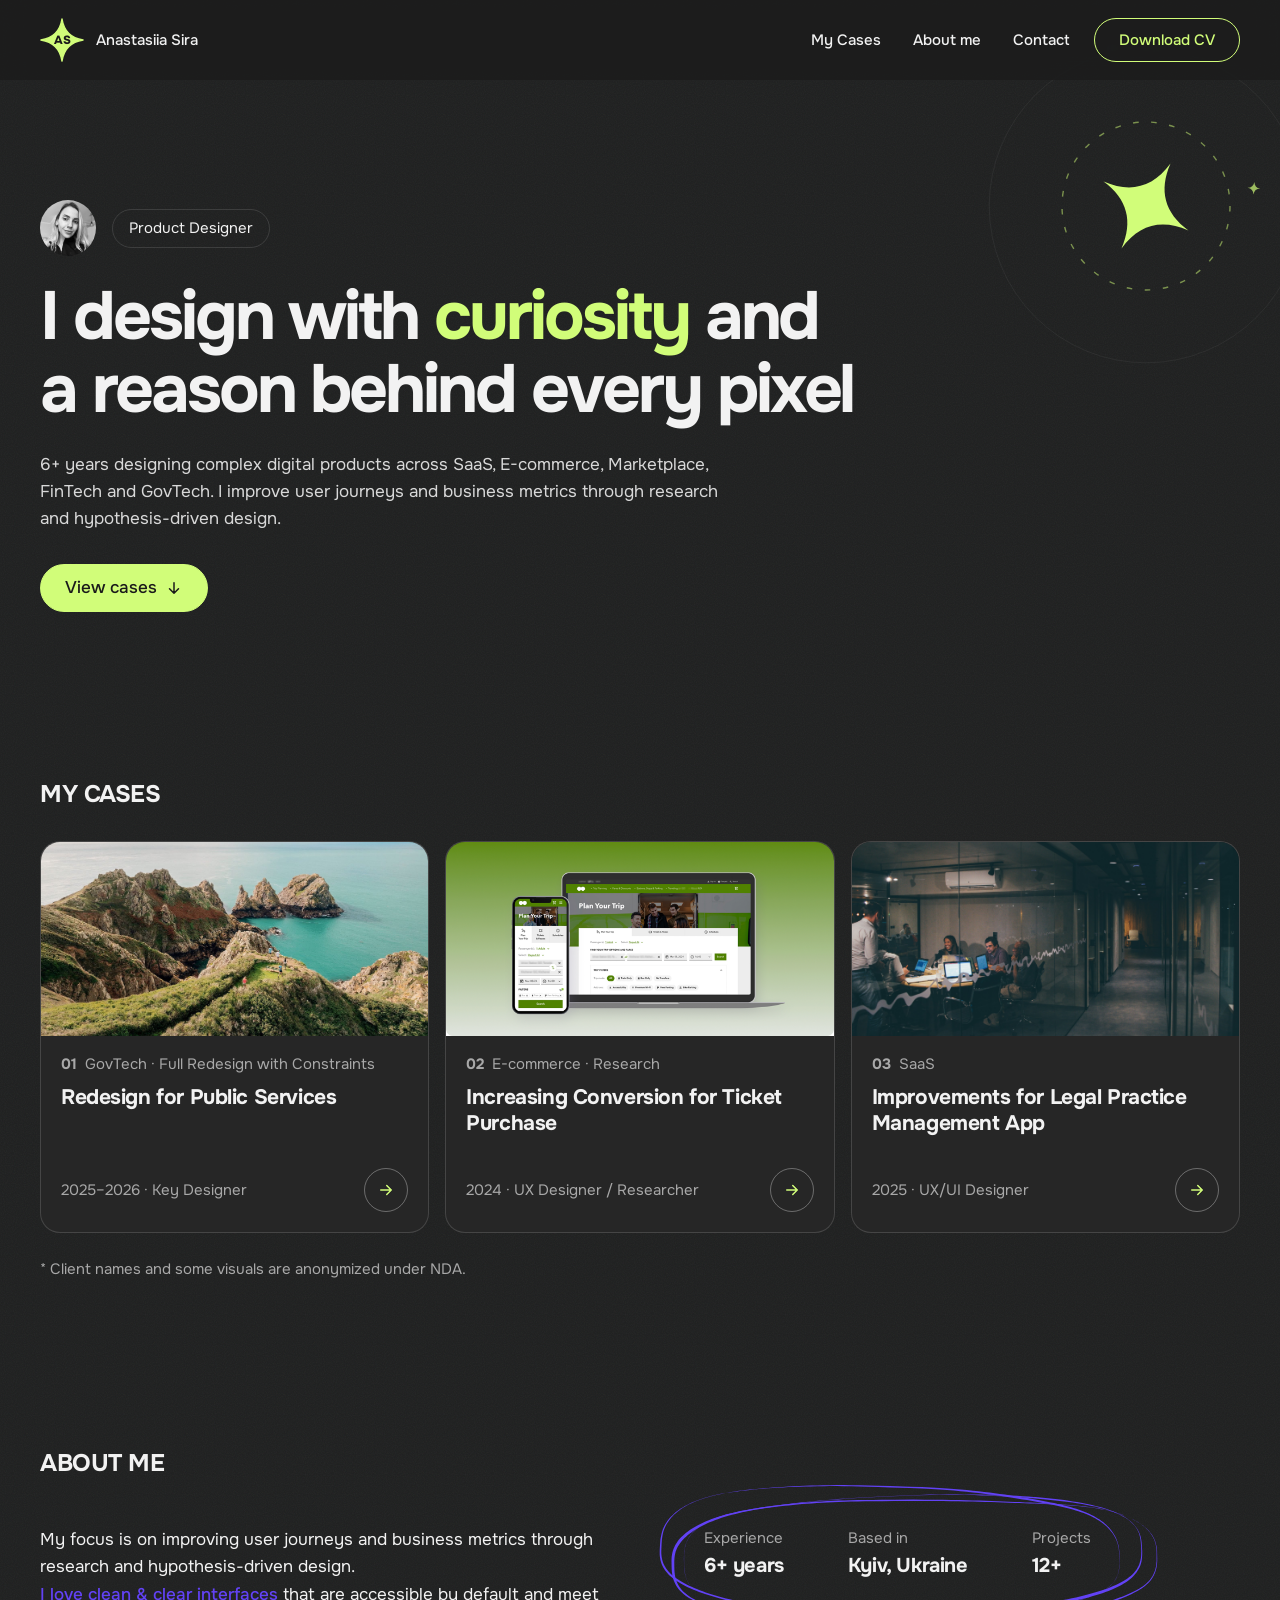
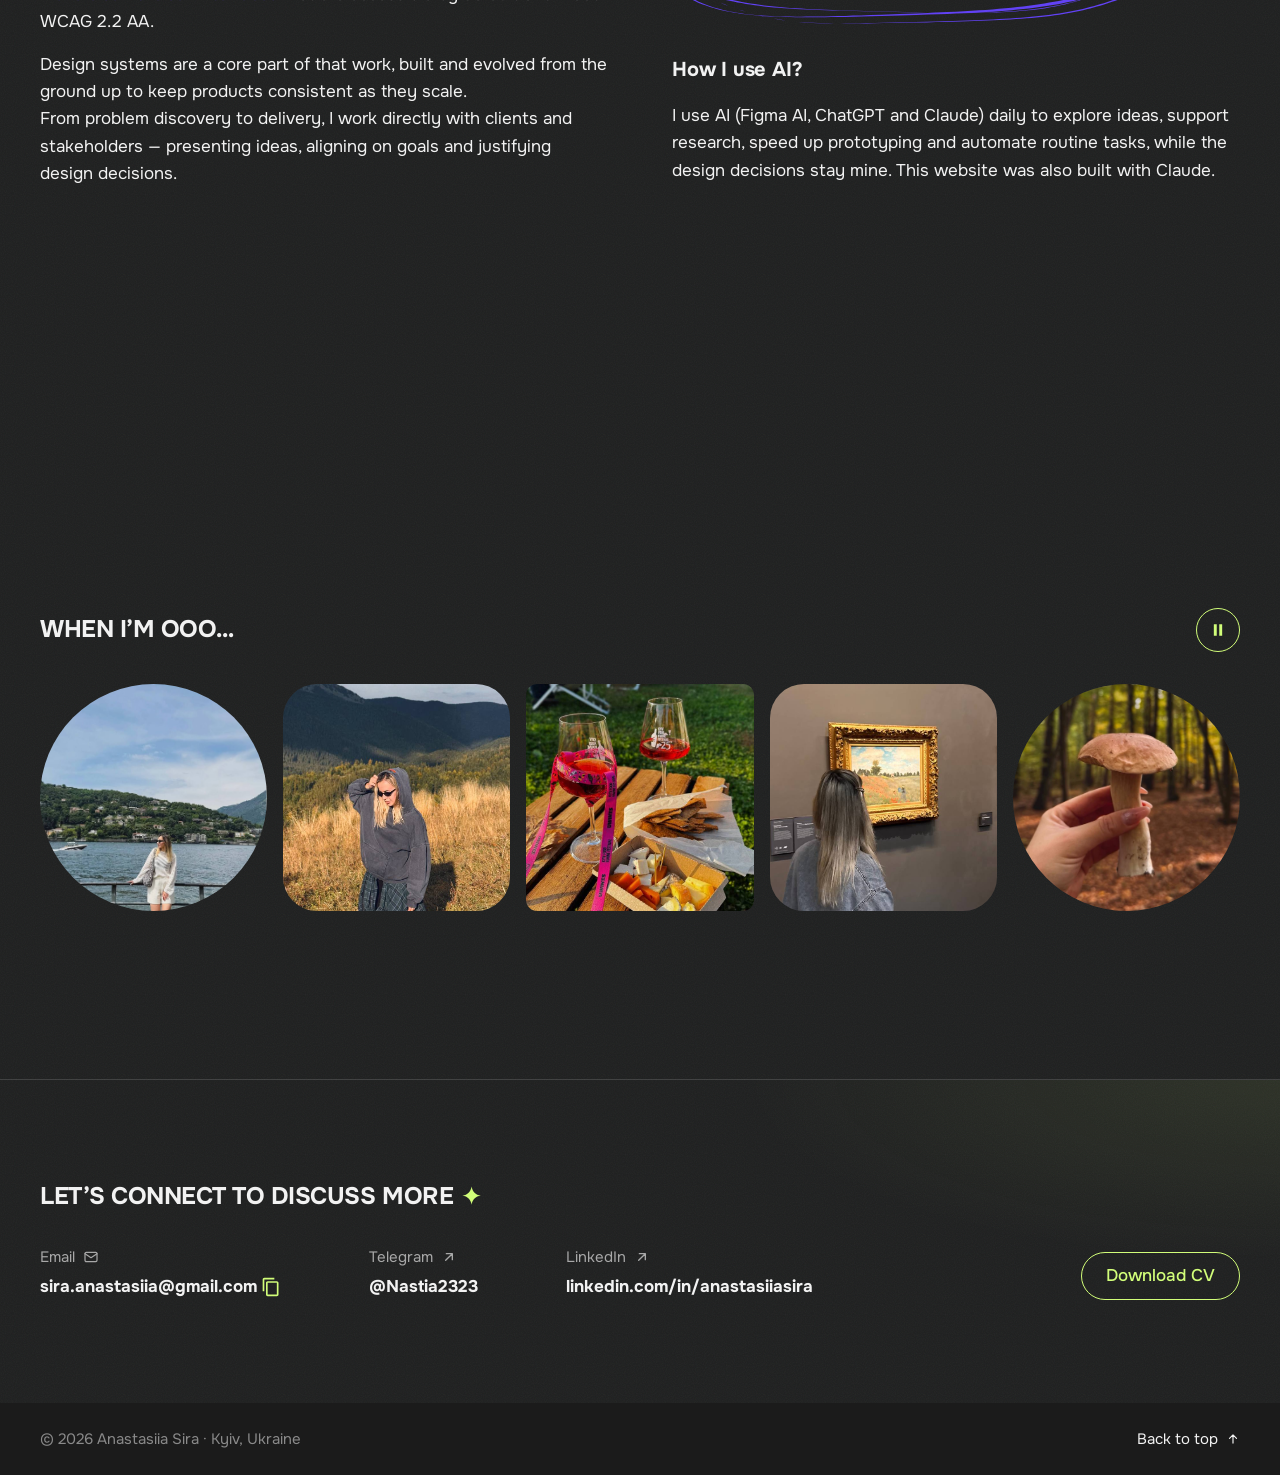
==== commit 4edbd5cc: "Switch to lime and violet brand colours, new background, OOO roundings Main accent is now lime #D1FD" ====
--- a/index.html
+++ b/index.html
@@ -104,12 +104,12 @@
       <button class="hero__star-btn" type="button" aria-label="Spin the star"></button>
       <svg class="hero__decor-art" viewBox="0 0 360 360" fill="none" aria-hidden="true" focusable="false">
         <circle cx="180" cy="180" r="224" stroke="rgba(255,255,255,0.08)"/><!-- outer ring, 25% bigger, may overflow the box -->
-        <circle class="hero__ring" cx="180" cy="180" r="120" stroke="#ffd60a" stroke-opacity="0.5" stroke-width="2" stroke-dasharray="8 18"/>
+        <circle class="hero__ring" cx="180" cy="180" r="120" stroke="#d1fd79" stroke-opacity="0.5" stroke-width="2" stroke-dasharray="8 18"/>
         <g class="hero__star">
-          <path fill="#ffd60a" transform="translate(110 110) scale(5.8333)" d="M12 0C12.8 7.2 16.8 11.2 24 12C16.8 12.8 12.8 16.8 12 24C11.2 16.8 7.2 12.8 0 12C7.2 11.2 11.2 7.2 12 0Z"/>
+          <path fill="#d1fd79" transform="translate(110 110) scale(5.8333)" d="M12 0C12.8 7.2 16.8 11.2 24 12C16.8 12.8 12.8 16.8 12 24C11.2 16.8 7.2 12.8 0 12C7.2 11.2 11.2 7.2 12 0Z"/>
         </g>
         <g class="hero__sparkle"><!-- small star: orbits the centre once while the big star spins -->
-          <path fill="rgba(255,214,10,0.7)" transform="translate(262 44) rotate(-41 9 9) scale(0.75)" d="M12 0C12.8 7.2 16.8 11.2 24 12C16.8 12.8 12.8 16.8 12 24C11.2 16.8 7.2 12.8 0 12C7.2 11.2 11.2 7.2 12 0Z"/>
+          <path fill="rgba(209,253,121,0.7)" transform="translate(262 44) rotate(-41 9 9) scale(0.75)" d="M12 0C12.8 7.2 16.8 11.2 24 12C16.8 12.8 12.8 16.8 12 24C11.2 16.8 7.2 12.8 0 12C7.2 11.2 11.2 7.2 12 0Z"/>
         </g>
       </svg>
       </div>
@@ -119,7 +119,7 @@
         <p class="hero__label">Product Designer</p>
       </div>
 
-      <h1 class="hero__title" id="hero-title">I design with <span class="accent">curiosity</span> and<br> a <span class="accent-purple">reason</span> behind every pixel<span class="accent">.</span></h1>
+      <h1 class="hero__title" id="hero-title">I design with <span class="accent">curiosity</span> and<br> a reason behind every pixel</h1>
 
       <p class="hero__text">6+ years designing complex digital products across SaaS, E-commerce, Marketplace, FinTech and GovTech. I improve user journeys and business metrics through research and hypothesis-driven design.</p>
 
@@ -264,28 +264,28 @@
       <div class="gallery">
         <div class="gallery__track">
           <ul class="gallery__list">
-            <li class="gallery__item media"><img src="assets/photo-1.jpeg" alt="Standing by a lakeside railing, with green hills and a speedboat behind" width="1038" height="1280" loading="lazy"></li>
-            <li class="gallery__item media"><img src="assets/photo-2.jpeg" alt="In a grey hoodie on a golden mountain meadow in autumn" width="795" height="894" loading="lazy"></li>
-            <li class="gallery__item media"><img src="assets/photo-3.jpeg" alt="Two glasses of rosé and a box of cheese on a picnic bench at a food and wine festival" width="720" height="772" loading="lazy"></li>
-            <li class="gallery__item media"><img src="assets/photo-4.jpeg" alt="Looking at Monet’s Poppy Field in a museum" width="720" height="716" loading="lazy"></li>
-            <li class="gallery__item media"><img src="assets/photo-5.jpeg" alt="Holding a freshly found porcini mushroom in an autumn forest" width="1117" height="1280" loading="lazy"></li>
-            <li class="gallery__item media"><img src="assets/photo-6.jpeg" alt="Flowering cacti against a clear blue sky in Sharm el-Sheikh" width="720" height="808" loading="lazy"></li>
-            <li class="gallery__item media"><img src="assets/photo-7.jpeg" alt="Selfie with long wavy blonde hair" width="720" height="1280" loading="lazy"></li>
-            <li class="gallery__item media"><img src="assets/photo-8.jpeg" alt="Homemade crêpes in a pan and stacked on a plate" width="720" height="1280" loading="lazy"></li>
-            <li class="gallery__item media"><img src="assets/photo-9.jpeg" alt="Orange sunset over the city skyline" width="1137" height="1280" loading="lazy"></li>
-            <li class="gallery__item media"><img src="assets/photo-10.jpeg" alt="An open book on a beach towel in the sun" width="1040" height="1280" loading="lazy"></li>
+            <li class="gallery__item gallery__item--lg media"><img src="assets/photo-1.jpeg" alt="Standing by a lakeside railing, with green hills and a speedboat behind" width="1038" height="1280" loading="lazy"></li>
+            <li class="gallery__item gallery__item--md media"><img src="assets/photo-2.jpeg" alt="In a grey hoodie on a golden mountain meadow in autumn" width="795" height="894" loading="lazy"></li>
+            <li class="gallery__item gallery__item--sm media"><img src="assets/photo-3.jpeg" alt="Two glasses of rosé and a box of cheese on a picnic bench at a food and wine festival" width="720" height="772" loading="lazy"></li>
+            <li class="gallery__item gallery__item--md media"><img src="assets/photo-4.jpeg" alt="Looking at Monet’s Poppy Field in a museum" width="720" height="716" loading="lazy"></li>
+            <li class="gallery__item gallery__item--lg media"><img src="assets/photo-5.jpeg" alt="Holding a freshly found porcini mushroom in an autumn forest" width="1117" height="1280" loading="lazy"></li>
+            <li class="gallery__item gallery__item--sm media"><img src="assets/photo-6.jpeg" alt="Flowering cacti against a clear blue sky in Sharm el-Sheikh" width="720" height="808" loading="lazy"></li>
+            <li class="gallery__item gallery__item--lg media"><img src="assets/photo-7.jpeg" alt="Selfie with long wavy blonde hair" width="720" height="1280" loading="lazy"></li>
+            <li class="gallery__item gallery__item--sm media"><img src="assets/photo-8.jpeg" alt="Homemade crêpes in a pan and stacked on a plate" width="720" height="1280" loading="lazy"></li>
+            <li class="gallery__item gallery__item--md media"><img src="assets/photo-9.jpeg" alt="Orange sunset over the city skyline" width="1137" height="1280" loading="lazy"></li>
+            <li class="gallery__item gallery__item--sm media"><img src="assets/photo-10.jpeg" alt="An open book on a beach towel in the sun" width="1040" height="1280" loading="lazy"></li>
           </ul>
           <ul class="gallery__list" aria-hidden="true">
-            <li class="gallery__item media"><img src="assets/photo-1.jpeg" alt="" width="1038" height="1280" loading="lazy"></li>
-            <li class="gallery__item media"><img src="assets/photo-2.jpeg" alt="" width="795" height="894" loading="lazy"></li>
-            <li class="gallery__item media"><img src="assets/photo-3.jpeg" alt="" width="720" height="772" loading="lazy"></li>
-            <li class="gallery__item media"><img src="assets/photo-4.jpeg" alt="" width="720" height="716" loading="lazy"></li>
-            <li class="gallery__item media"><img src="assets/photo-5.jpeg" alt="" width="1117" height="1280" loading="lazy"></li>
-            <li class="gallery__item media"><img src="assets/photo-6.jpeg" alt="" width="720" height="808" loading="lazy"></li>
-            <li class="gallery__item media"><img src="assets/photo-7.jpeg" alt="" width="720" height="1280" loading="lazy"></li>
-            <li class="gallery__item media"><img src="assets/photo-8.jpeg" alt="" width="720" height="1280" loading="lazy"></li>
-            <li class="gallery__item media"><img src="assets/photo-9.jpeg" alt="" width="1137" height="1280" loading="lazy"></li>
-            <li class="gallery__item media"><img src="assets/photo-10.jpeg" alt="" width="1040" height="1280" loading="lazy"></li>
+            <li class="gallery__item gallery__item--lg media"><img src="assets/photo-1.jpeg" alt="" width="1038" height="1280" loading="lazy"></li>
+            <li class="gallery__item gallery__item--md media"><img src="assets/photo-2.jpeg" alt="" width="795" height="894" loading="lazy"></li>
+            <li class="gallery__item gallery__item--sm media"><img src="assets/photo-3.jpeg" alt="" width="720" height="772" loading="lazy"></li>
+            <li class="gallery__item gallery__item--md media"><img src="assets/photo-4.jpeg" alt="" width="720" height="716" loading="lazy"></li>
+            <li class="gallery__item gallery__item--lg media"><img src="assets/photo-5.jpeg" alt="" width="1117" height="1280" loading="lazy"></li>
+            <li class="gallery__item gallery__item--sm media"><img src="assets/photo-6.jpeg" alt="" width="720" height="808" loading="lazy"></li>
+            <li class="gallery__item gallery__item--lg media"><img src="assets/photo-7.jpeg" alt="" width="720" height="1280" loading="lazy"></li>
+            <li class="gallery__item gallery__item--sm media"><img src="assets/photo-8.jpeg" alt="" width="720" height="1280" loading="lazy"></li>
+            <li class="gallery__item gallery__item--md media"><img src="assets/photo-9.jpeg" alt="" width="1137" height="1280" loading="lazy"></li>
+            <li class="gallery__item gallery__item--sm media"><img src="assets/photo-10.jpeg" alt="" width="1040" height="1280" loading="lazy"></li>
           </ul>
         </div>
       </div>
--- a/styles.css
+++ b/styles.css
@@ -10,17 +10,17 @@
    --------------------------------------------------------- */
 :root {
   /* Colours */
-  --color-bg: #222222;            /* page background */
+  --color-bg: #1e1f1f;            /* page background */
   --color-bg-deep: #1b1b1b;       /* header, footer */
   --color-surface: #262626;       /* cards */
   --color-placeholder: #2b2b2b;   /* grey box when an image is missing */
   --color-text: #f2f2f2;          /* main text */
   --color-text-muted: #a8a8a8;    /* labels, meta (7:1 on bg) */
   --color-text-subtle: #8a8a8a;   /* non-clickable footer text (5:1 on footer bg, passes AA) */
-  --color-accent: #ffd60a;        /* yellow */
-  --color-accent-purple: #b796ff; /* lavender, second accent (6.7:1 on bg) */
+  --color-accent: #d1fd79;        /* lime, main brand colour (13.7:1 on bg) */
+  --color-accent-purple: #6242f5; /* violet, second accent. Only 2.7:1 on bg: below WCAG AA for text, kept on purpose (brand colour) */
   --color-on-accent: #1a1a1a;     /* text on yellow */
-  --color-sticker: #ffea84;        /* sticky note: the yellow with half the saturation, lighter */
+  --color-sticker: #ffea84;        /* sticky note: pale yellow (kept when the brand colour became lime) */
   --color-border: rgba(255, 255, 255, 0.14);
   --color-border-strong: rgba(255, 255, 255, 0.32);
   --color-border-tag: rgba(255, 255, 255, 0.12);  /* soft outline of tags/pills (decorative, not a contrast requirement) */
@@ -59,8 +59,14 @@
   --radius-pill: 999px;
 
   /* Motion */
-  --ease: cubic-bezier(0.2, 0.7, 0.2, 1);
-  --dur: 220ms;
+  --ease: cubic-bezier(0.4, 0, 0.2, 1);       /* standard curve: hovers, buttons, menu, header */
+  --ease-out: cubic-bezier(0.2, 0.7, 0.2, 1); /* soft landing: blocks appearing, image zoom */
+  --dur-fast: 150ms;    /* tiny changes: icon nudges, button press */
+  --dur: 200ms;         /* links, icons, colours */
+  --dur-fill: 400ms;    /* yellow fill sliding in / out of buttons on hover */
+  --dur-slow: 500ms;    /* header while scrolling */
+  --dur-reveal: 700ms;  /* blocks fading in as you scroll */
+  --reveal-shift: 1.5rem; /* how far a block rises while it fades in */
   --star-spin-duration: 2.4s; /* hero star: how long one turn takes */
   --star-rest-angle: 30deg;    /* hero star: tilt when it is not spinning */
   --sparkle-rest-angle: 45deg; /* hero small star: moved this far clockwise along its circle */
@@ -188,6 +194,27 @@
   margin-left: 0.1em;
   vertical-align: -0.05em;
   fill: var(--color-accent);
+}
+
+/* REVEAL ON SCROLL: script.js adds .has-reveal to the page and .reveal to
+   blocks below the first screen. Each block fades in and rises a little when
+   it scrolls into view (.is-visible); blocks that appear together follow one
+   another (--reveal-delay). Without JS or with "Reduce motion" turned on,
+   everything is simply visible. */
+/* An animation, not a transition, so a block keeps its own hover
+   transitions (e.g. the button fill) after it has appeared */
+.has-reveal .reveal.is-visible {
+  animation: rise-in var(--dur-reveal) var(--ease-out) var(--reveal-delay, 0ms) both;
+}
+.has-reveal .reveal:not(.is-visible) {
+  opacity: 0;
+  translate: 0 var(--reveal-shift);
+}
+
+/* "Reduce motion": no press shrink either */
+@media (prefers-reduced-motion: reduce) {
+  .btn:active,
+  .icon-btn:active { scale: none; }
 }
 
 /* Two-column block used in About and on case pages:
@@ -213,46 +240,77 @@
   font-weight: 500;
   line-height: 1.2;
   cursor: pointer;
-  transition: background-color var(--dur) var(--ease), color var(--dur) var(--ease);
-}
-
-/* Primary: yellow fill → outlined on hover/focus */
+  /* The yellow fill is a layer that slides in / out sideways */
+  background-color: transparent;
+  background-image: linear-gradient(var(--color-accent), var(--color-accent));
+  background-repeat: no-repeat;
+  transition: background-size var(--dur-fill) var(--ease), color var(--dur-fill) var(--ease), scale var(--dur-fast) var(--ease);
+}
+.btn:active { scale: 0.97; }   /* small "press" on click / tap */
+
+/* Primary: yellow fill → outlined on hover/focus. Same motion as Secondary:
+   the page colour fills the button from left to right over the yellow */
 .btn--primary {
-  background: var(--color-accent);
+  background-image: linear-gradient(var(--color-bg), var(--color-bg)),
+                    linear-gradient(var(--color-accent), var(--color-accent));
+  background-position: 0 0;
+  background-size: 0 100%, 100% 100%;
   color: var(--color-on-accent);
 }
 .btn--primary:hover,
 .btn--primary:focus-visible {
-  background: transparent;
+  background-size: 100% 100%, 100% 100%;
   color: var(--color-accent);
 }
 
-/* Secondary: yellow outline → filled on hover/focus */
+/* Secondary: yellow outline → filled on hover/focus (the yellow sweeps in from the left) */
 .btn--secondary {
-  background: transparent;
+  background-position: 0 0;
+  background-size: 0 100%;
   color: var(--color-accent);
 }
 .btn--secondary:hover,
 .btn--secondary:focus-visible {
-  background: var(--color-accent);
+  background-size: 100% 100%;
   color: var(--color-on-accent);
 }
 
 .btn--block { width: 100%; }
 
-/* Text link with yellow underline on hover/focus */
+/* Text link with yellow underline on hover/focus.
+   The line sweeps in from the left and leaves to the right. */
 .link-underline {
   display: inline-flex;
   align-items: center;
   gap: var(--space-2);
   background-image: linear-gradient(var(--color-accent), var(--color-accent));
   background-size: 0 2px;
-  background-position: 0 100%;
+  background-position: 100% 100%;
   background-repeat: no-repeat;
   transition: background-size var(--dur) var(--ease);
 }
 .link-underline:hover,
-.link-underline:focus-visible { background-size: 100% 2px; }
+.link-underline:focus-visible,
+.nav__link.is-active {           /* menu link of the section on screen (script.js) */
+  background-size: 100% 2px;
+  background-position: 0 100%;
+}
+
+/* Small arrows inside links nudge in their direction on hover/focus */
+.hero__cta svg,
+.back-link svg,
+.footer__top svg,
+.contact__link[target] .contact__label svg { transition: translate var(--dur) var(--ease); }
+@media (prefers-reduced-motion: no-preference) {
+  .hero__cta:hover svg,
+  .hero__cta:focus-visible svg { translate: 0 3px; }
+  .back-link:hover svg,
+  .back-link:focus-visible svg { translate: -3px 0; }
+  .footer__top:hover svg,
+  .footer__top:focus-visible svg { translate: 0 -3px; }
+  .contact__link[target]:hover .contact__label svg,
+  .contact__link[target]:focus-visible .contact__label svg { translate: 2px -2px; }
+}
 
 /* ---------------------------------------------------------
    5. HEADER & DESKTOP NAV
@@ -264,11 +322,26 @@
   height: var(--header-h);
   /* 75% dark background (25% see-through), content under it is blurred.
      Checked: even over pure white content the text keeps AA contrast
-     (white 6.8:1, yellow 5.4:1). */
+     (white 7.6:1, lime 6.5:1). */
   background: rgba(27, 27, 27, 0.75);   /* --color-bg-deep at 75% */
   -webkit-backdrop-filter: blur(12px);
           backdrop-filter: blur(12px);
   /* no bottom line: header is set apart by its darker background only */
+  transition: background-color var(--dur-slow) var(--ease), box-shadow var(--dur-slow) var(--ease);
+}
+/* Once the page is scrolled (script.js): a soft shadow under the header */
+.site-header.is-scrolled { box-shadow: 0 12px 32px -20px rgba(0, 0, 0, 0.9); }
+
+/* Case pages: thin yellow line under the header fills up as you read (script.js) */
+.read-progress {
+  position: absolute;
+  left: 0;
+  right: 0;
+  bottom: 0;
+  height: 2px;
+  background: var(--color-accent);
+  transform-origin: 0 50%;
+  transform: scaleX(var(--read, 0));
 }
 /* Solid again while the mobile menu is open */
 .menu-open .site-header { background: var(--color-bg-deep); }
@@ -304,11 +377,11 @@
   white-space: nowrap;
   background-image: linear-gradient(var(--color-accent), var(--color-accent));
   background-size: 0 2px;
-  background-position: 0 100%;
+  background-position: 100% 100%;   /* same sweep as .link-underline */
   background-repeat: no-repeat;
   transition: background-size var(--dur) var(--ease);
 }
-.logo:focus-visible .logo__name { background-size: 100% 2px; }
+.logo:focus-visible .logo__name { background-size: 100% 2px; background-position: 0 100%; }
 .logo__star {
   fill: var(--color-accent);
   stroke: var(--color-accent);
@@ -327,7 +400,7 @@
 @media (hover: hover) {
   .logo:hover .logo__star { fill: transparent; }
   .logo:hover .logo__text { fill: var(--color-accent); }
-  .logo:hover .logo__name { background-size: 100% 2px; }
+  .logo:hover .logo__name { background-size: 100% 2px; background-position: 0 100%; }
 }
 
 .nav,
@@ -399,6 +472,21 @@
   margin-block: var(--space-7) var(--space-6);
 }
 
+/* Opening the menu: the panel fades in, its rows rise one after another,
+   and the close icon turns in */
+@media (prefers-reduced-motion: no-preference) {
+  .mobile-menu:not([hidden]) { animation: fade-in 250ms var(--ease) both; }
+  .mobile-menu:not([hidden]) .mobile-menu__nav li,
+  .mobile-menu:not([hidden]) .mobile-menu__contacts,
+  .mobile-menu:not([hidden]) .btn--block { animation: rise-in var(--dur-slow) var(--ease-out) both; }
+  .mobile-menu:not([hidden]) .mobile-menu__nav li:nth-child(2) { animation-delay: 60ms; }
+  .mobile-menu:not([hidden]) .mobile-menu__nav li:nth-child(3) { animation-delay: 120ms; }
+  .mobile-menu:not([hidden]) .mobile-menu__contacts { animation-delay: 180ms; }
+  .mobile-menu:not([hidden]) .btn--block { animation-delay: 240ms; }
+  .menu-toggle[aria-expanded="true"] .icon-close { animation: icon-turn 300ms var(--ease) both; }
+}
+@keyframes icon-turn { from { opacity: 0; rotate: -90deg; } }
+
 /* ---------------------------------------------------------
    7. CIRCLE ARROW (cards, mobile menu)
    --------------------------------------------------------- */
@@ -410,9 +498,23 @@
   height: 2.75rem;
   border: 1.5px solid var(--color-border-strong);
   border-radius: 50%;
+  overflow: hidden;   /* the arrow slides out of the circle on hover */
   transition: background-color var(--dur) var(--ease), border-color var(--dur) var(--ease), color var(--dur) var(--ease);
 }
 .circle-arrow svg { width: 1.125rem; height: 1.125rem; }
+
+/* Hover/focus: the arrow flies out to the right and comes back in from the left */
+@media (prefers-reduced-motion: no-preference) {
+  .case-card:hover .circle-arrow svg,
+  .case-card:focus-visible .circle-arrow svg,
+  .mobile-menu__link:hover .circle-arrow svg,
+  .mobile-menu__link:focus-visible .circle-arrow svg { animation: arrow-through 450ms var(--ease); }
+}
+@keyframes arrow-through {
+  40%  { translate: 200% 0; }
+  41%  { translate: -200% 0; }
+  100% { translate: 0 0; }
+}
 
 .mobile-menu__link .circle-arrow { width: 3rem; height: 3rem; }
 
@@ -513,7 +615,7 @@
 .hero__star-btn:hover + .hero__decor-art .hero__star,
 .hero__star-btn:focus-visible + .hero__decor-art .hero__star {
   scale: 1.5;
-  filter: drop-shadow(0 0 1.25rem rgba(255, 214, 10, 0.55));
+  filter: drop-shadow(0 0 1.25rem rgba(209, 253, 121, 0.55));
 }
 /* ...and the dashed yellow circle grows 20% with it */
 .hero__ring { transition: scale 300ms var(--ease); }
@@ -541,6 +643,24 @@
   to   { transform: rotate(calc(var(--sparkle-rest-angle) + 360deg)); }
 }
 
+/* Page opens: the hero (main page and case pages) rises in line by line */
+@media (prefers-reduced-motion: no-preference) {
+  .hero__intro,
+  .hero__title,
+  .hero__text,
+  .hero__cta,
+  .case-hero > * { animation: rise-in var(--dur-reveal) var(--ease-out) both; }
+  .hero__title,
+  .case-hero > :nth-child(2) { animation-delay: 80ms; }
+  .hero__text,
+  .case-hero > :nth-child(3) { animation-delay: 160ms; }
+  .hero__cta,
+  .case-hero > :nth-child(4) { animation-delay: 240ms; }
+  .hero__decor { animation: fade-in 1s var(--ease-out) 200ms both; }
+}
+@keyframes rise-in { from { opacity: 0; translate: 0 var(--reveal-shift); } }
+@keyframes fade-in { from { opacity: 0; } }
+
 /* No spinning for people who turned on "Reduce motion" */
 @media (prefers-reduced-motion: reduce) {
   .hero__star.is-spinning,
@@ -571,7 +691,7 @@
 .case-card__media {
   border-radius: 0;   /* no inner gap: the card's own rounded corners clip the cover */
 }
-.case-card__media img { transition: transform 400ms var(--ease); }
+.case-card__media img { transition: transform 400ms var(--ease-out); }
 
 .case-card__body {
   display: flex;
@@ -624,7 +744,7 @@
 .case-card:focus-visible {
   transform: translateY(-4px);
   border-color: var(--color-accent);
-  box-shadow: 0 12px 40px -12px rgba(255, 214, 10, 0.35);
+  box-shadow: 0 12px 40px -12px rgba(209, 253, 121, 0.35);
 }
 .case-card:hover .case-card__media img,
 .case-card:focus-visible .case-card__media img { transform: scale(1.08); }   /* cover zoom on hover */
@@ -703,14 +823,33 @@
 }
 .doodle-box__line {
   position: absolute;
-  inset: calc(var(--space-2) * -1);
-  width: calc(100% + var(--space-4));
-  height: calc(100% + var(--space-4));
+  /* 2rem (--space-6) of extra room on every side, so the whole wobbly line
+     fits inside the svg and the draw-in mask never cuts it (script.js
+     keeps the oval itself the same size: BLEED) */
+  inset: calc((var(--space-2) + var(--space-6)) * -1);
+  width: calc(100% + var(--space-4) + var(--space-6) * 2);
+  height: calc(100% + var(--space-4) + var(--space-6) * 2);
   overflow: visible;
   pointer-events: none;
 }
 .doodle-box__line path {
   fill: var(--color-accent-purple);   /* each stroke is a filled shape, thin and thick in places */
+}
+/* When the stats scroll into view the brush line is "drawn" round the box:
+   a mask sweeps clockwise from the top and uncovers it */
+@property --brush-sweep {
+  syntax: "<angle>";
+  inherits: false;
+  initial-value: 360deg;
+}
+.doodle-box__line {
+  -webkit-mask-image: conic-gradient(#000 var(--brush-sweep), transparent 0);
+          mask-image: conic-gradient(#000 var(--brush-sweep), transparent 0);
+}
+.about__stats.is-visible .doodle-box__line { animation: brush-draw 1.2s var(--ease-out) 300ms both; }
+@keyframes brush-draw {
+  from { --brush-sweep: 0deg; }
+  to   { --brush-sweep: 360deg; }
 }
 
 .stats {
@@ -815,12 +954,18 @@
   background: transparent;
   color: var(--color-accent);
   cursor: pointer;
-  transition: background-color var(--dur) var(--ease), color var(--dur) var(--ease);
-}
+  /* Yellow fills it from left to right, like the outlined .btn */
+  background-image: linear-gradient(var(--color-accent), var(--color-accent));
+  background-position: 0 0;
+  background-size: 0 100%;
+  background-repeat: no-repeat;
+  transition: background-size var(--dur-fill) var(--ease), color var(--dur-fill) var(--ease), scale var(--dur-fast) var(--ease);
+}
+.icon-btn:active { scale: 0.92; }   /* small "press" */
 .icon-btn svg { width: 1.25rem; height: 1.25rem; fill: currentColor; }
-.icon-btn:focus-visible { background: var(--color-accent); color: var(--color-on-accent); }
+.icon-btn:focus-visible { background-size: 100% 100%; color: var(--color-on-accent); }
 @media (hover: hover) {
-  .icon-btn:hover { background: var(--color-accent); color: var(--color-on-accent); }
+  .icon-btn:hover { background-size: 100% 100%; color: var(--color-on-accent); }
 }
 /* Show "pause" while moving, "play" when paused */
 .icon-btn__play { display: none; }
@@ -851,6 +996,11 @@
   margin-right: var(--gallery-gap);       /* margin (not gap) so both copies are exactly equal */
   border-radius: var(--radius-md);        /* same as the case cards */
 }
+/* Three kinds of rounding, mixed along the strip (set per photo in the HTML).
+   In % of the photo, so they look the same on every screen size. */
+.gallery__item--sm { border-radius: 5%; }    /* small: almost square */
+.gallery__item--md { border-radius: 15%; }   /* medium */
+.gallery__item--lg { border-radius: 50%; }   /* large: a full circle */
 
 /* Motion: only once the section is on screen (.is-playing from script.js),
    and not while paused or for people who turned on "Reduce motion" */
@@ -858,6 +1008,10 @@
   animation: gallery-slide var(--gallery-speed) linear infinite;
 }
 .gallery.is-paused .gallery__track { animation-play-state: paused; }
+/* With a mouse: the strip stops while the pointer is over it, to look at a photo */
+@media (hover: hover) {
+  .gallery:hover .gallery__track { animation-play-state: paused; }
+}
 
 @keyframes gallery-slide {
   to { transform: translateX(-50%); }     /* exactly one set of 10 photos */
@@ -886,7 +1040,7 @@
   padding-block: calc(var(--space-8) * 1.6);   /* ~102px above and below the content */
   border-top: 1px solid var(--color-border);
   /* soft yellow glow in the top-right corner */
-  background: radial-gradient(60% 80% at 100% 0%, rgba(255, 214, 10, 0.08), transparent 70%);
+  background: radial-gradient(60% 80% at 100% 0%, rgba(209, 253, 121, 0.08), transparent 70%);
 }
 
 .contact__list {
@@ -989,6 +1143,17 @@
   transform: translateY(-50%);
   white-space: nowrap;
 }
+/* The check icon pops in, "Copied" slides in next to it */
+@media (prefers-reduced-motion: no-preference) {
+  .copy-btn.is-copied .copy-btn__icon--done { animation: pop-in 350ms var(--ease-out) both; }
+  .copy-btn.is-copied .copy-btn__label { animation: slide-in 300ms var(--ease-out) both; }
+}
+@keyframes pop-in {
+  0%   { opacity: 0; scale: 0.4; }
+  60%  { opacity: 1; scale: 1.15; }
+  100% { scale: 1; }
+}
+@keyframes slide-in { from { opacity: 0; translate: -0.375rem 0; } }
 
 /* ---------------------------------------------------------
    13. FOOTER
@@ -1154,6 +1319,23 @@
   stroke-linejoin: round;
   transform: rotate(var(--arrow-turn, 0deg)) scaleY(var(--arrow-flip, 1));   /* --arrow-flip: -1 mirrors the loop */
 }
+/* Sticker comes in when its image is on screen (script.js adds .is-stuck):
+   it drops onto the image like a note being stuck on, then the arrow draws itself */
+.has-reveal .has-sticker:not(.is-stuck) .sticker { opacity: 0; }
+.has-reveal .sticker-arrow path { stroke-dasharray: 1; }   /* script.js sets the path length to 1 */
+.has-reveal .has-sticker:not(.is-stuck) .sticker-arrow path { stroke-dashoffset: 1; }
+.has-sticker.is-stuck .sticker { animation: sticker-land 600ms var(--ease-out) 150ms both; }
+.has-sticker.is-stuck .sticker-arrow path { animation: arrow-draw 700ms var(--ease) 650ms both; }
+@keyframes sticker-land {
+  from { opacity: 0; scale: 1.25; rotate: -6deg; }
+  60%  { opacity: 1; }
+  to   { opacity: 1; scale: 1; rotate: 0deg; }
+}
+@keyframes arrow-draw {
+  from { stroke-dashoffset: 1; }
+  to   { stroke-dashoffset: 0; }
+}
+
 .media--wide {
   width: 100%;
   aspect-ratio: var(--ratio, 2 / 1);
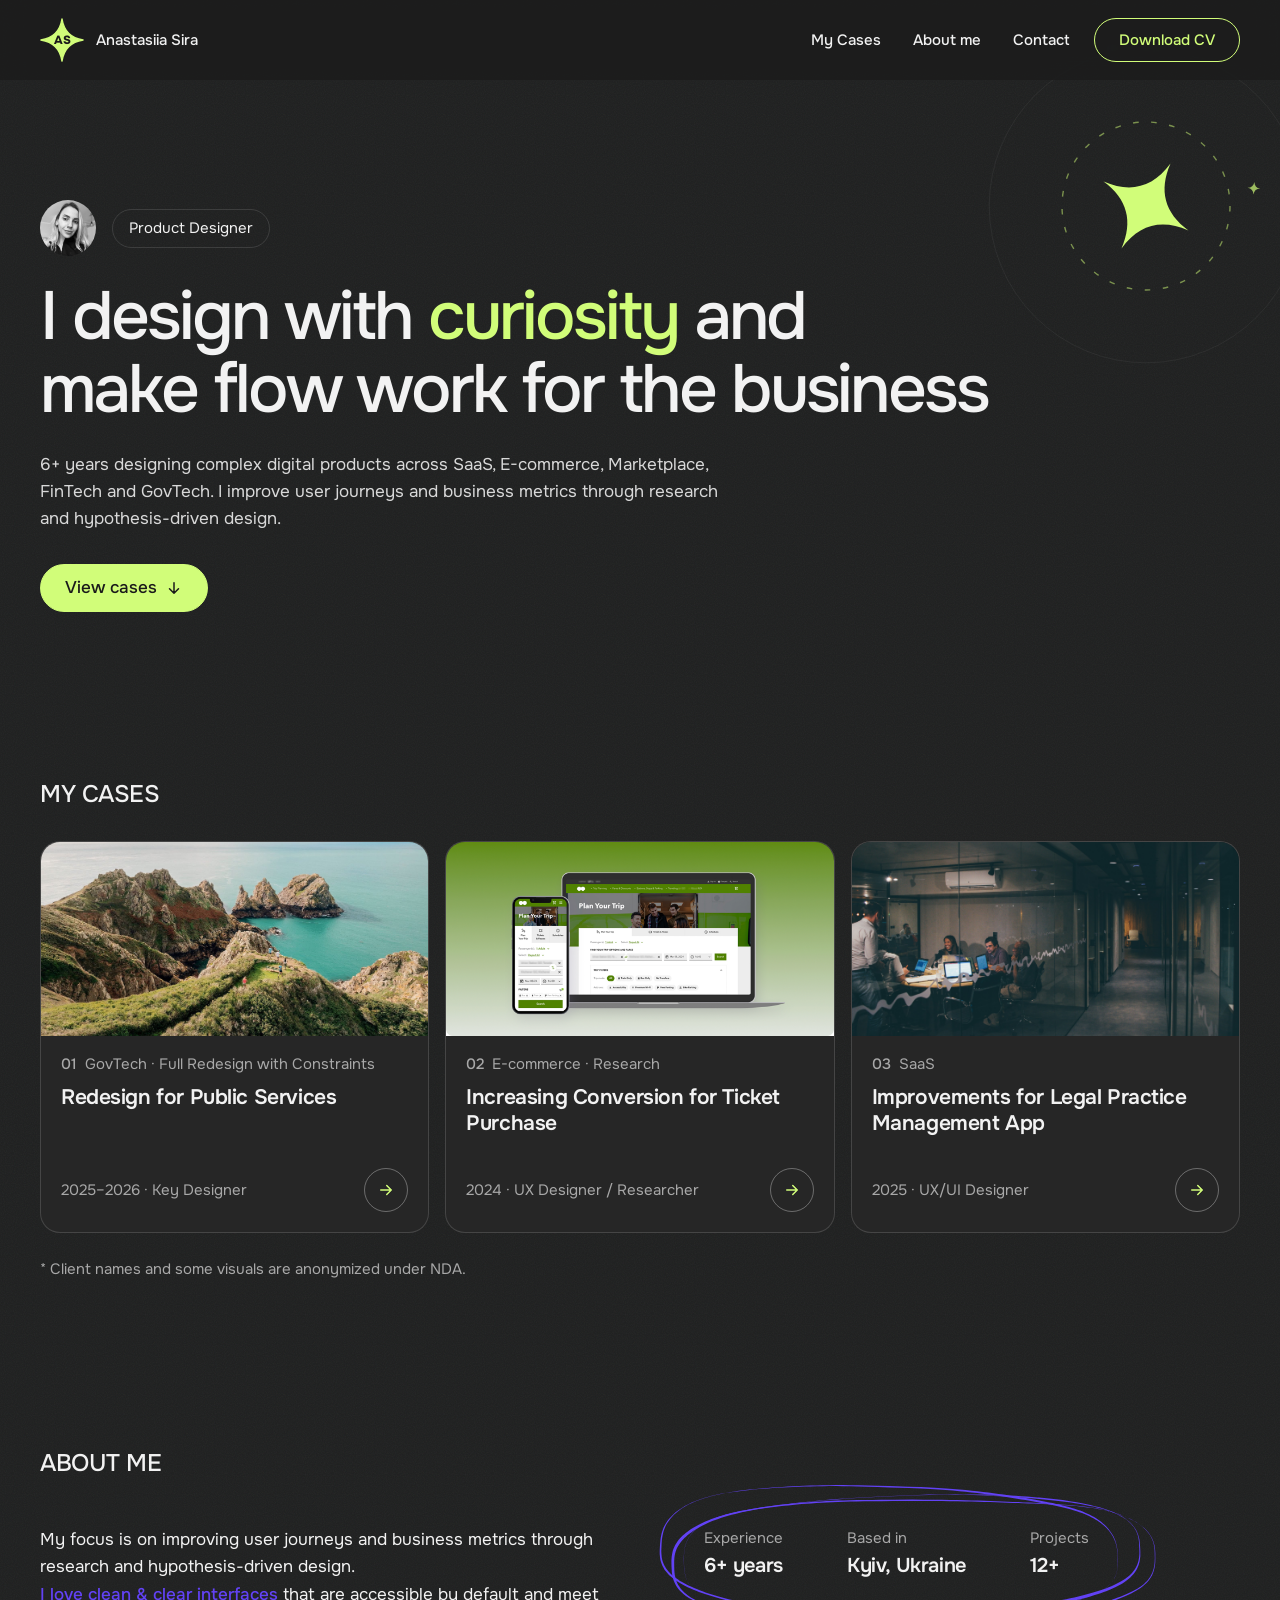
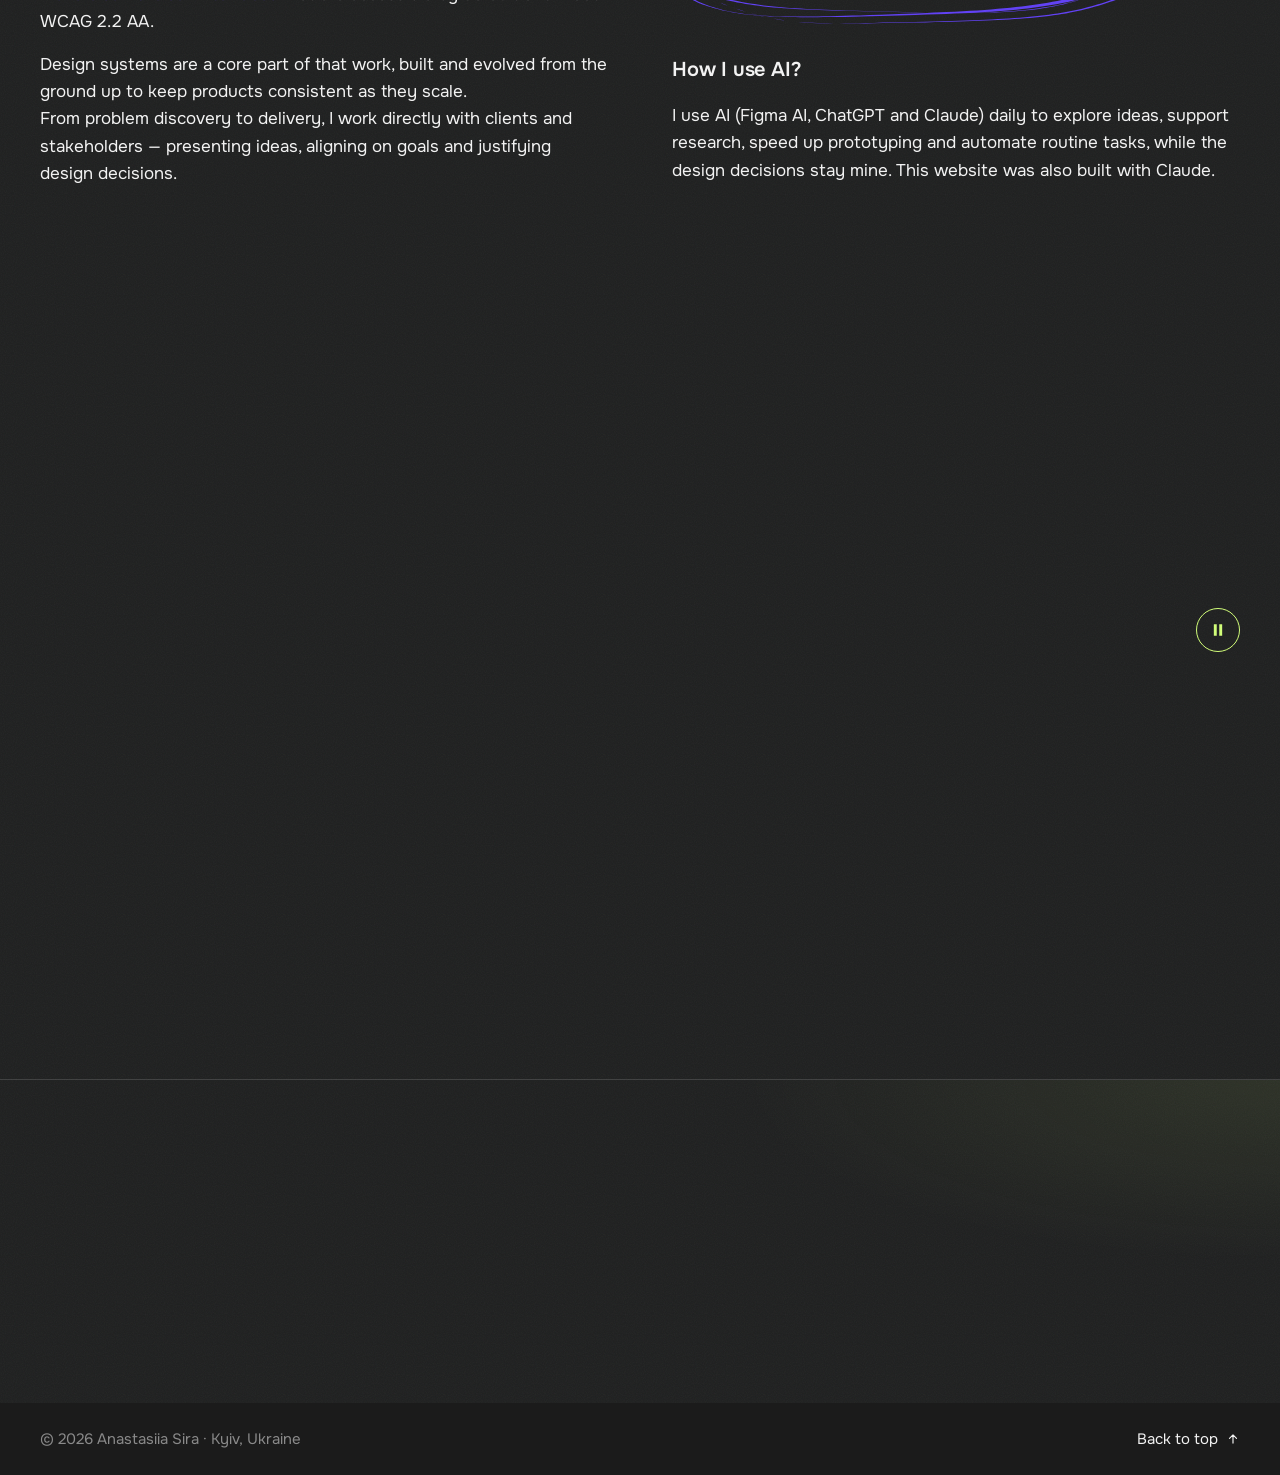
==== commit 5d44491d: "New hero headline, lighter type weights, fix sideways scroll on phones Hero reads "I design with cur" ====
--- a/index.html
+++ b/index.html
@@ -25,7 +25,7 @@
   <link rel="apple-touch-icon" href="assets/apple-touch-icon.png">
   <link rel="preconnect" href="https://fonts.googleapis.com">
   <link rel="preconnect" href="https://fonts.gstatic.com" crossorigin>
-  <link href="https://fonts.googleapis.com/css2?family=Caveat:wght@500&family=Onest:wght@400;500;700;800&display=swap" rel="stylesheet">
+  <link href="https://fonts.googleapis.com/css2?family=Caveat:wght@500&family=Onest:wght@400;500;600;800&display=swap" rel="stylesheet">
   <link rel="stylesheet" href="styles.css">
   <script src="script.js" defer></script>
 </head>
@@ -119,7 +119,7 @@
         <p class="hero__label">Product Designer</p>
       </div>
 
-      <h1 class="hero__title" id="hero-title">I design with <span class="accent">curiosity</span> and<br> a reason behind every pixel</h1>
+      <h1 class="hero__title" id="hero-title">I design with <span class="accent">curiosity</span> and<br> make flow work for the business</h1>
 
       <p class="hero__text">6+ years designing complex digital products across SaaS, E-commerce, Marketplace, FinTech and GovTech. I improve user journeys and business metrics through research and hypothesis-driven design.</p>
 
--- a/styles.css
+++ b/styles.css
@@ -110,6 +110,8 @@
 body.menu-open { overflow: hidden; }
 
 h1, h2, h3, p, ul, figure { margin: 0; }
+/* No bold on the site: headings and <strong> use Medium (500) */
+h1, h2, h3, h4, strong, b, th { font-weight: 500; }
 ul { padding: 0; list-style: none; }
 
 img {
@@ -153,7 +155,7 @@
   border-radius: var(--radius-pill);
   background: var(--color-accent);
   color: var(--color-on-accent);
-  font-weight: 600;
+  font-weight: 500;
 }
 .skip-link:focus { top: var(--space-3); }
 
@@ -171,7 +173,7 @@
 
 .section-title {
   font-size: var(--fs-lg);
-  font-weight: 700;
+  font-weight: 500;
   line-height: 1.2;
   letter-spacing: -0.02em;
   text-transform: uppercase;
@@ -461,7 +463,7 @@
   gap: var(--space-4);
   padding-block: var(--space-3);
   font-size: clamp(2rem, 1.4rem + 3vw, 2.5rem);
-  font-weight: 700;
+  font-weight: 500;
   letter-spacing: -0.04em;
   line-height: 1.1;
 }
@@ -560,7 +562,7 @@
 .hero__title {
   max-width: 15em;
   font-size: var(--fs-hero);
-  font-weight: 700;
+  font-weight: 500;   /* Medium */
   line-height: var(--lh-tight);
   letter-spacing: -0.045em;
 }
@@ -706,7 +708,7 @@
 }
 .case-card__num {
   margin-right: var(--space-2);
-  font-weight: 700;
+  font-weight: 500;
   color: var(--color-text-muted);   /* same light grey as the domain label next to it */
 }
 
@@ -714,7 +716,7 @@
   margin-top: var(--space-2);
   margin-bottom: var(--space-6);
   font-size: var(--fs-xl);
-  font-weight: 700;
+  font-weight: 600;   /* SemiBold */
   line-height: 1.25;
   letter-spacing: -0.02em;
 }
@@ -803,6 +805,7 @@
 .about {
   display: flex;
   flex-direction: column;
+  overflow-x: clip;   /* the brush outline's svg is bigger than the box: no sideways scroll on phones */
 }
 .about__col { display: contents; }
 .about__title   { order: 0; margin-bottom: var(--space-6); }
@@ -865,7 +868,7 @@
 .stats dd { margin: 0; }
 .stats__value {
   font-size: var(--fs-md);
-  font-weight: 700;
+  font-weight: 600;   /* SemiBold */
   letter-spacing: -0.02em;
 }
 
@@ -874,7 +877,7 @@
 .about__subtitle {
   margin-bottom: var(--space-4);
   font-size: var(--fs-md);
-  font-weight: 700;
+  font-weight: 600;   /* SemiBold */
   letter-spacing: -0.01em;
 }
 
@@ -903,7 +906,7 @@
 .prose__subtitle {
   margin: var(--space-7) 0 var(--space-4);
   font-size: var(--fs-md);
-  font-weight: 700;
+  font-weight: 600;   /* SemiBold */
   letter-spacing: -0.01em;
 }
 .prose { margin-top: var(--space-5); }
@@ -1059,7 +1062,7 @@
 .contact__label svg { width: 1rem; height: 1rem; }
 
 .contact__value {
-  font-weight: 700;
+  font-weight: 500;
   overflow-wrap: anywhere;
 }
 
@@ -1187,7 +1190,7 @@
 .case-hero__title {
   margin-top: var(--space-6);
   font-size: var(--fs-case-title);
-  font-weight: 700;
+  font-weight: 500;
   line-height: var(--lh-tight);
   letter-spacing: -0.045em;
 }
@@ -1215,7 +1218,7 @@
 .case-meta__value {
   margin-top: var(--space-1);
   font-size: var(--fs-md);
-  font-weight: 700;
+  font-weight: 500;
   letter-spacing: -0.02em;
 }
 .case-meta .chips { margin-top: var(--space-2); }
@@ -1353,7 +1356,7 @@
   border: 1px solid var(--color-accent-purple);
   border-radius: var(--radius-sm);
 }
-.mini-card__title { font-weight: 700; }
+.mini-card__title { font-weight: 500; }
 .mini-card__text {
   font-size: var(--fs-sm);
   color: var(--color-text-muted);
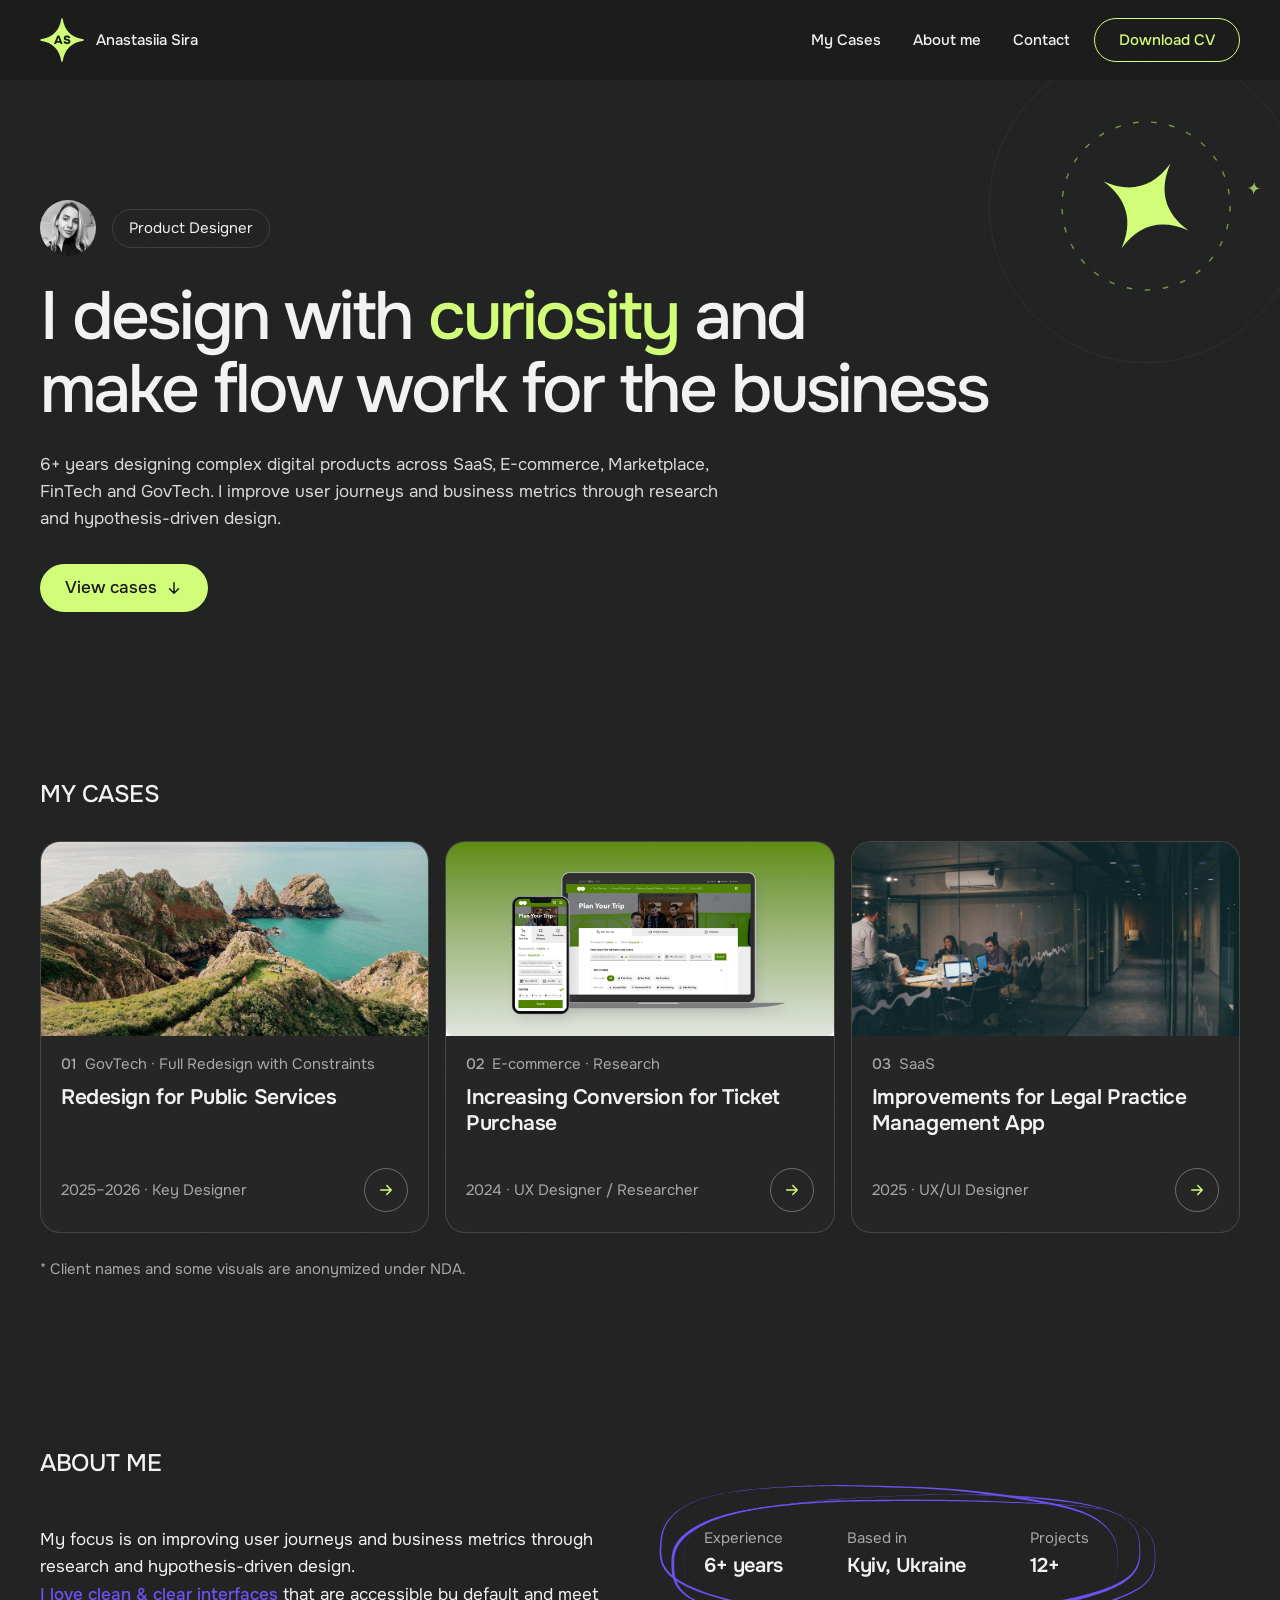
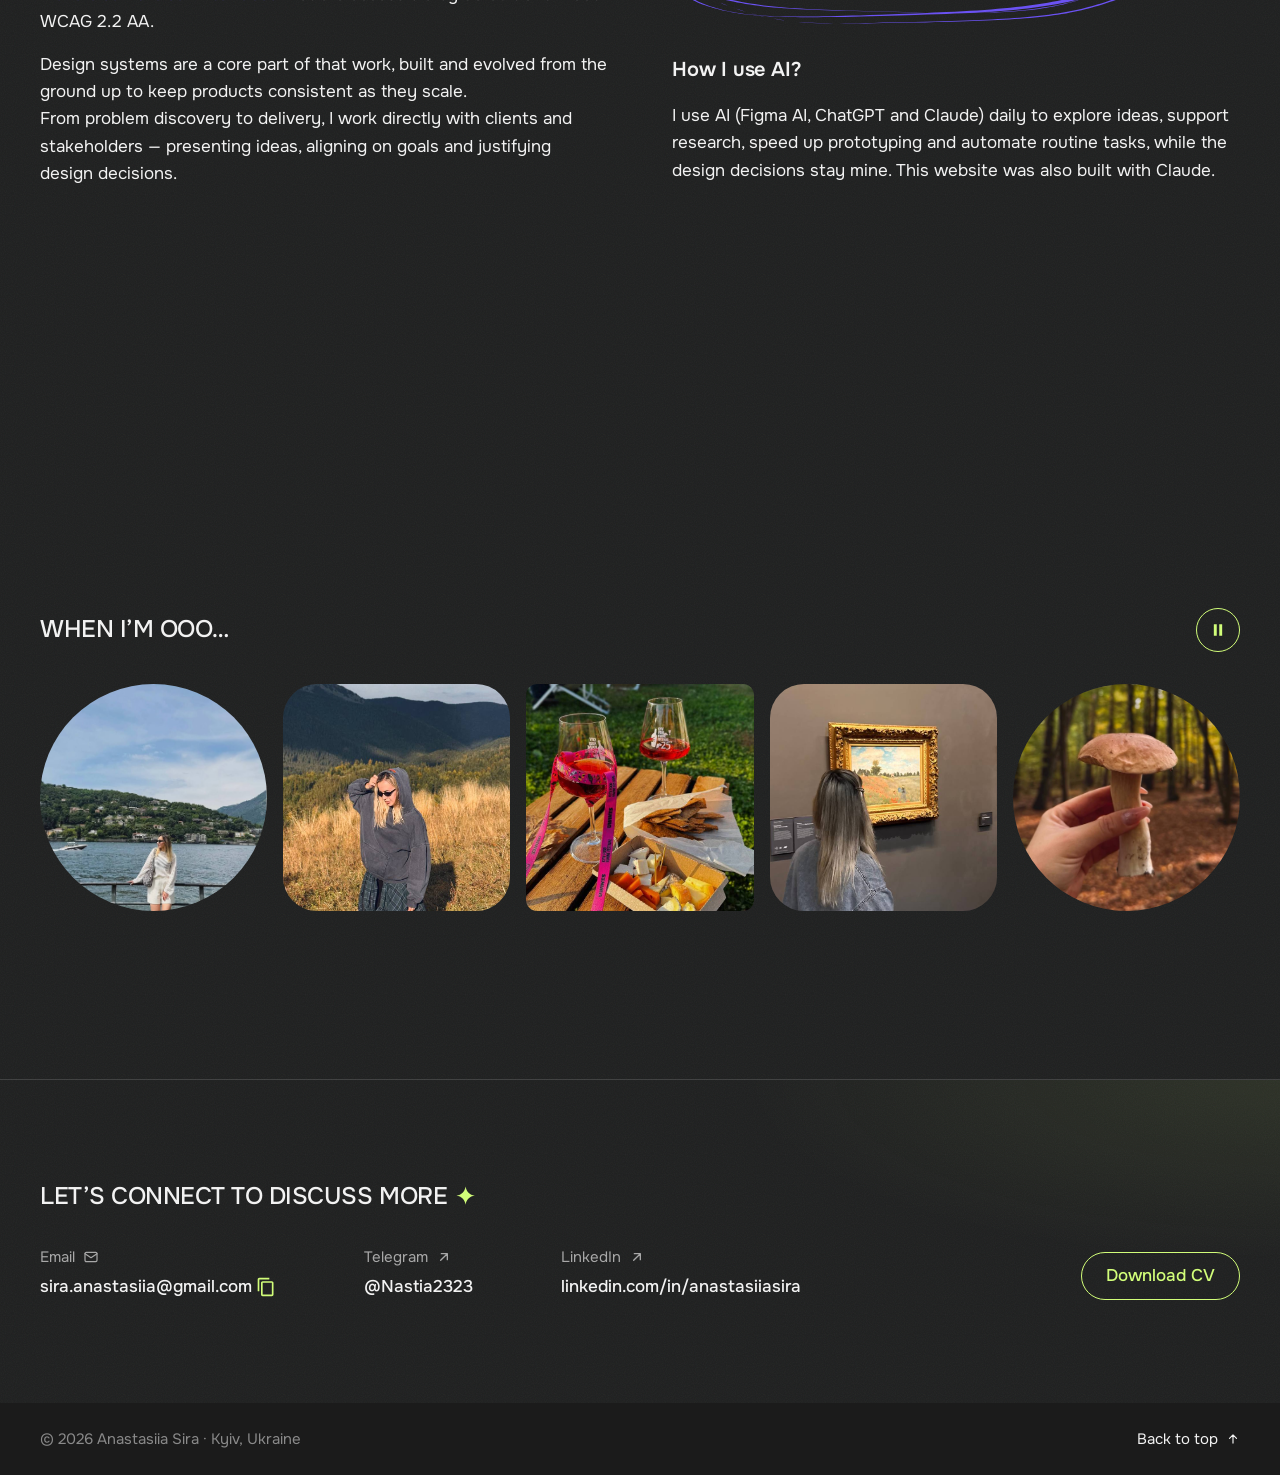
==== commit a6855d81: "Force browsers to load the new lime favicon The favicon files are already lime; a version tag on the" ====
--- a/index.html
+++ b/index.html
@@ -19,10 +19,10 @@
   <meta property="og:image:alt" content="Anastasiia Sira, Product Designer from Kyiv, Ukraine.">
   <meta name="twitter:card" content="summary_large_image">
   <!-- Favicon: yellow star from the logo, no letters (SVG for modern browsers, PNG fallbacks, iPhone home screen) -->
-  <link rel="icon" type="image/svg+xml" href="assets/favicon.svg">
-  <link rel="icon" type="image/png" sizes="32x32" href="assets/favicon-32.png">
-  <link rel="icon" type="image/png" sizes="192x192" href="assets/favicon-192.png">
-  <link rel="apple-touch-icon" href="assets/apple-touch-icon.png">
+  <link rel="icon" type="image/svg+xml" href="assets/favicon.svg?v=2">
+  <link rel="icon" type="image/png" sizes="32x32" href="assets/favicon-32.png?v=2">
+  <link rel="icon" type="image/png" sizes="192x192" href="assets/favicon-192.png?v=2">
+  <link rel="apple-touch-icon" href="assets/apple-touch-icon.png?v=2">
   <link rel="preconnect" href="https://fonts.googleapis.com">
   <link rel="preconnect" href="https://fonts.gstatic.com" crossorigin>
   <link href="https://fonts.googleapis.com/css2?family=Caveat:wght@500&family=Onest:wght@400;500;600;800&display=swap" rel="stylesheet">
--- a/styles.css
+++ b/styles.css
@@ -18,7 +18,7 @@
   --color-text-muted: #a8a8a8;    /* labels, meta (7:1 on bg) */
   --color-text-subtle: #8a8a8a;   /* non-clickable footer text (5:1 on footer bg, passes AA) */
   --color-accent: #d1fd79;        /* lime, main brand colour (13.7:1 on bg) */
-  --color-accent-purple: #6242f5; /* violet, second accent. Only 2.7:1 on bg: below WCAG AA for text, kept on purpose (brand colour) */
+  --color-accent-purple: #6b52f3; /* violet, second accent. 3.25:1 on bg: below WCAG AA for normal text (4.5:1), kept on purpose (brand colour) */
   --color-on-accent: #1a1a1a;     /* text on yellow */
   --color-sticker: #ffea84;        /* sticky note: pale yellow (kept when the brand colour became lime) */
   --color-border: rgba(255, 255, 255, 0.14);
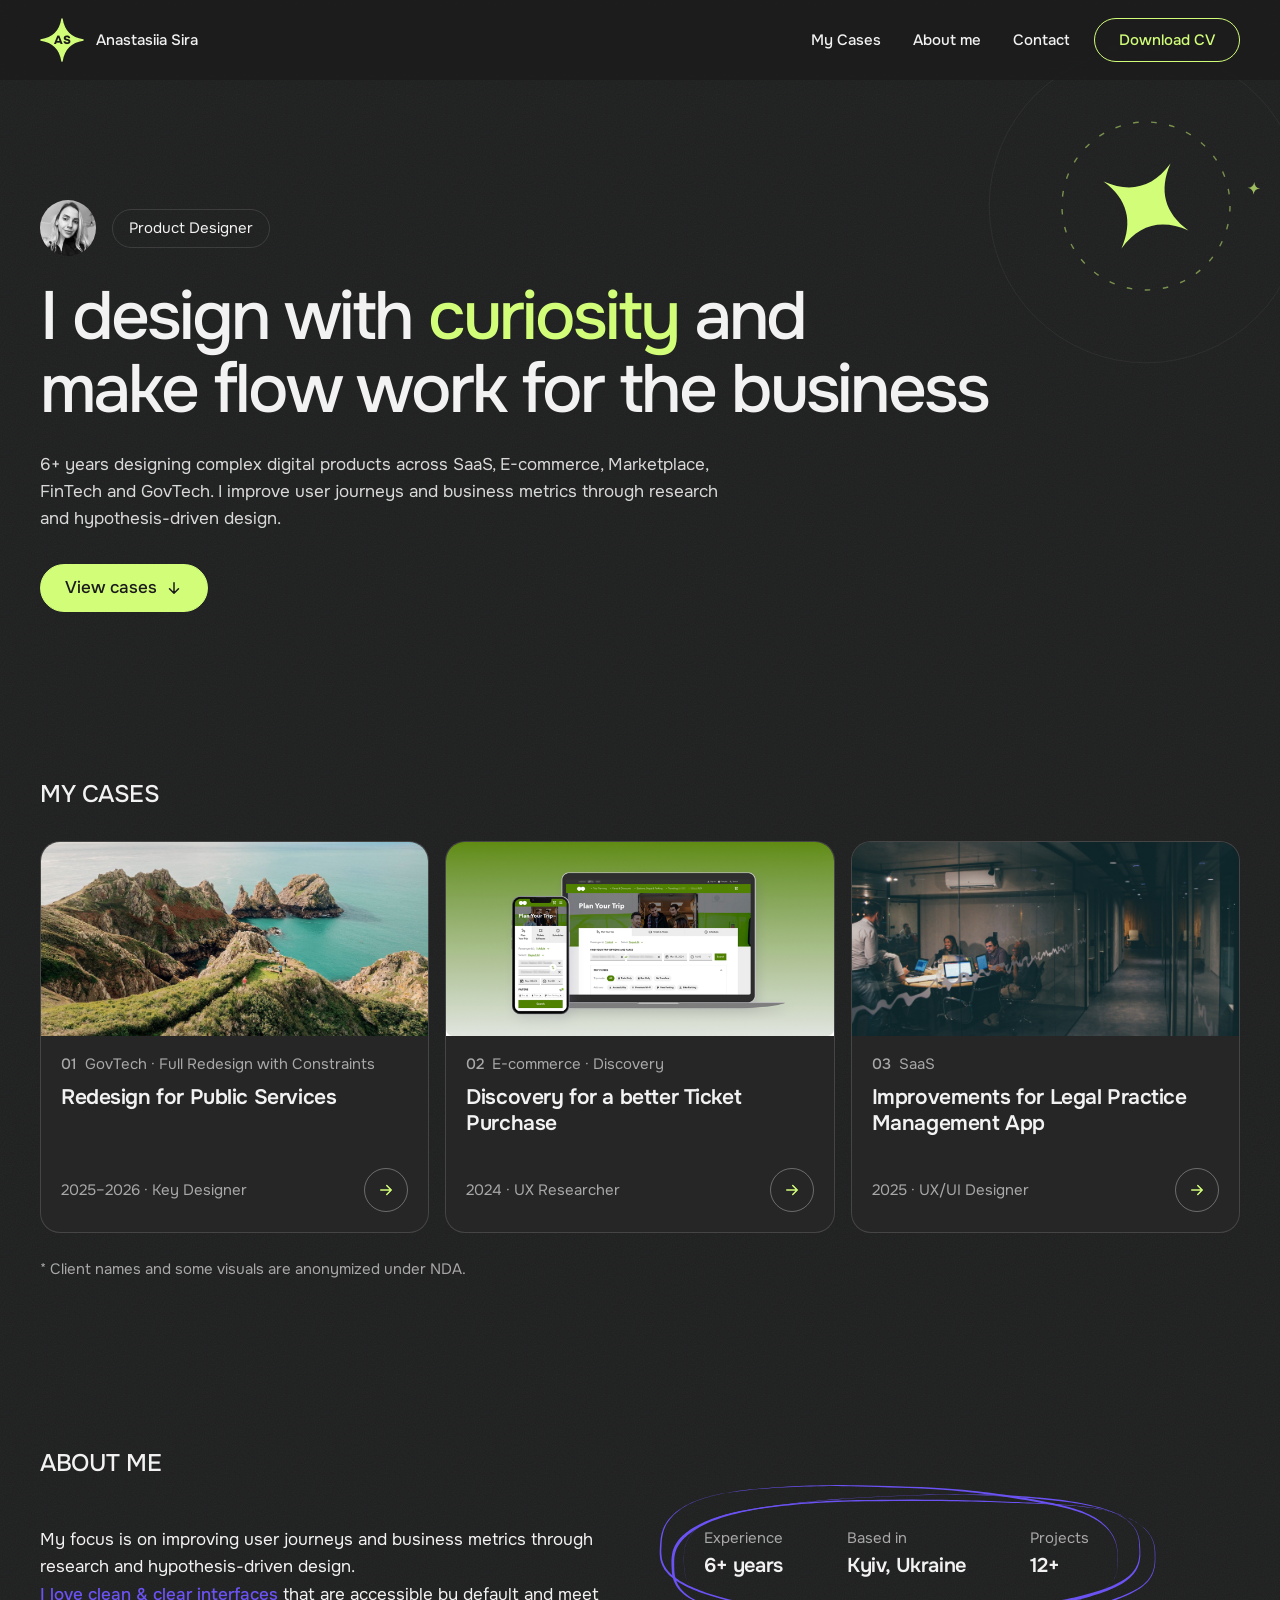
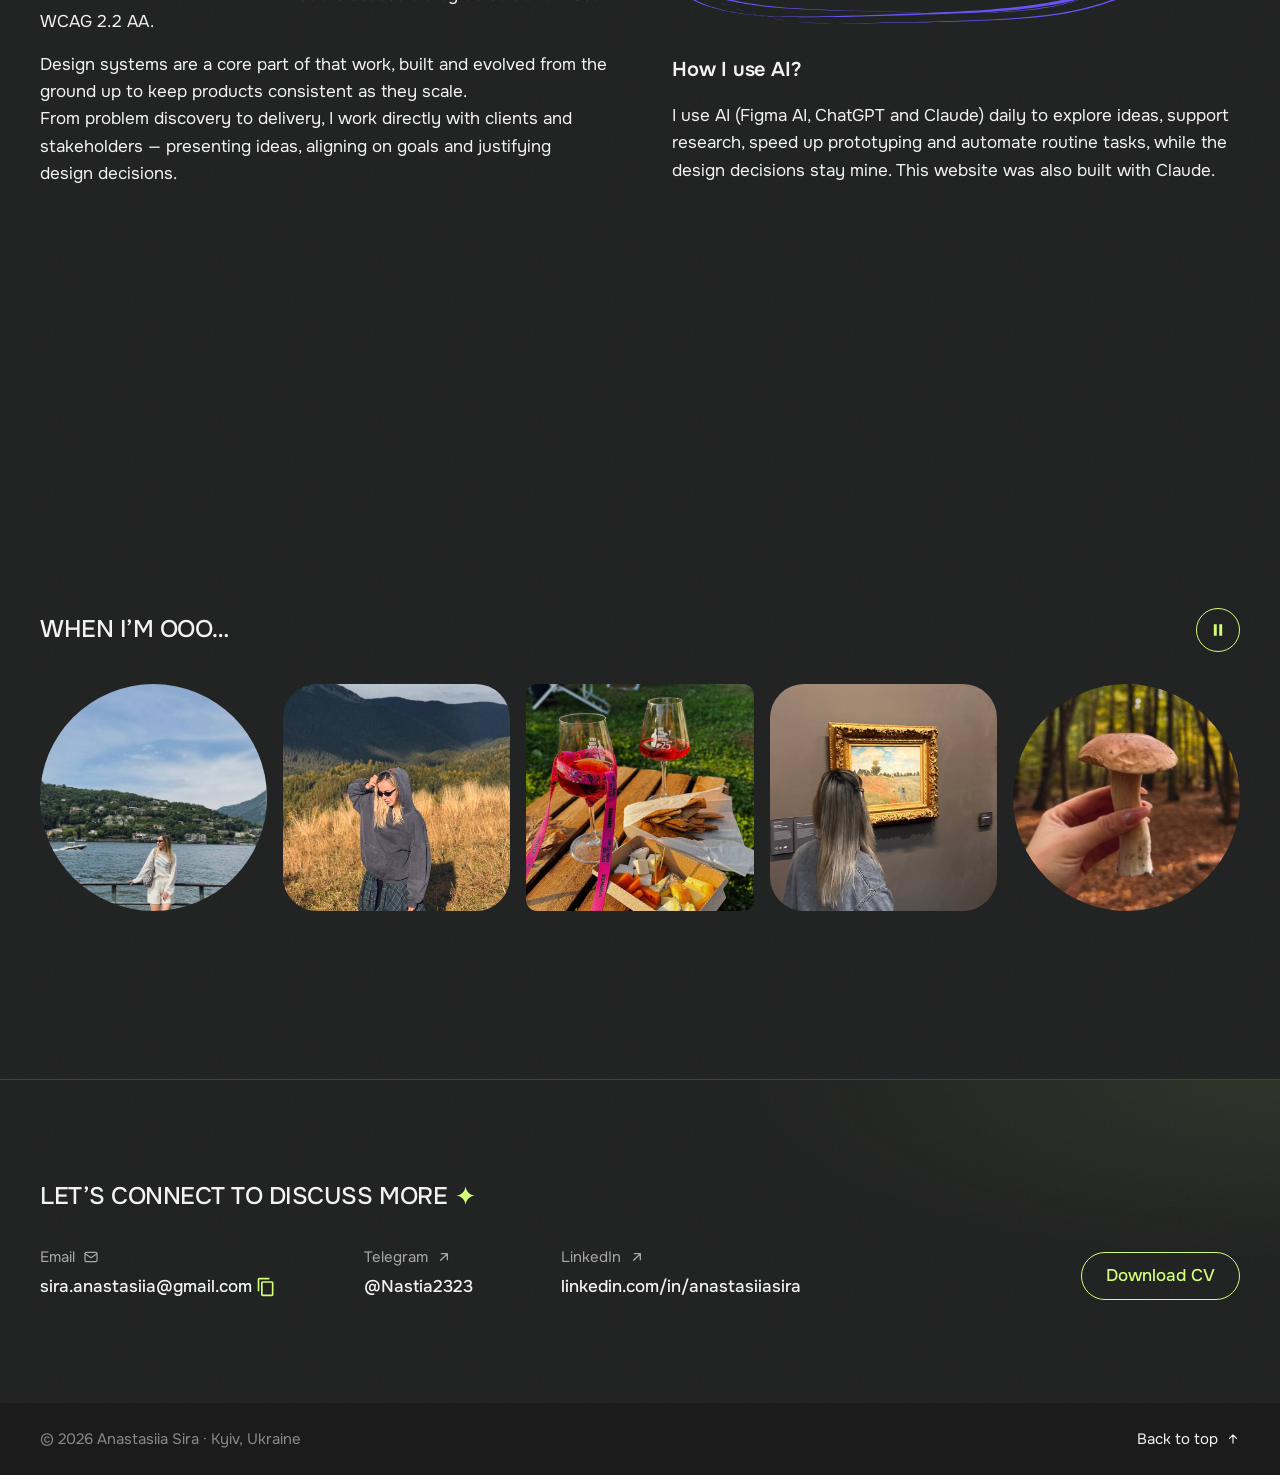
==== commit 0fdf8728: "Rewrite the ticket case as a discovery story, refine sticker arrows Case 02 becomes "Discovery for a" ====
--- a/index.html
+++ b/index.html
@@ -157,10 +157,10 @@
               <img src="assets/tickets-cover.jpg" alt="" width="1320" height="660" loading="lazy">
             </div>
             <div class="case-card__body">
-              <p class="case-card__label"><span class="case-card__num">02</span>E-commerce · Research</p>
-              <h3 class="case-card__title">Increasing Conversion for Ticket Purchase</h3>
+              <p class="case-card__label"><span class="case-card__num">02</span>E-commerce · Discovery</p>
+              <h3 class="case-card__title">Discovery for a better Ticket Purchase</h3>
               <div class="case-card__footer">
-                <p class="case-card__meta">2024 · UX Designer / Researcher</p>
+                <p class="case-card__meta">2024 · UX Researcher</p>
                 <span class="circle-arrow" aria-hidden="true"><svg viewBox="0 0 24 24" fill="none" stroke="currentColor" stroke-width="2" stroke-linecap="round" stroke-linejoin="round"><path d="M5 12h14M13 6l6 6-6 6"/></svg></span>
               </div>
             </div>
--- a/styles.css
+++ b/styles.css
@@ -1241,6 +1241,56 @@
   top: 0;
   color: var(--color-accent);
 }
+/* First words of a finding, up to the colon: SemiBold, for scanning */
+.star-list__lead { font-weight: 600; }
+
+/* Numbered step cards (Tickets: Discovery Approach).
+   Phones: one column; tablet and up: 2 × 2 */
+.steps {
+  display: grid;
+  gap: var(--space-3);
+  margin: 0;
+  padding: 0;
+  list-style: none;
+}
+.step {
+  padding: var(--space-5);
+  border: 1px solid var(--color-border);
+  border-radius: var(--radius-md);   /* same as the case cards */
+  background: var(--color-surface);
+}
+/* Appear on scroll: the list itself stays put, its cards rise in
+   one after another (1, 2, 3, 4), same speed as the other blocks */
+.has-reveal .steps.reveal:not(.is-visible) { opacity: 1; translate: none; }
+.has-reveal .steps.reveal.is-visible { animation: none; }
+.has-reveal .steps.reveal:not(.is-visible) > .step { opacity: 0; translate: 0 var(--reveal-shift); }
+.has-reveal .steps.reveal.is-visible > .step {
+  animation: rise-in var(--dur-reveal) var(--ease-out) var(--reveal-delay, 0ms) both;
+}
+.has-reveal .steps.reveal.is-visible > .step:nth-child(2) { animation-delay: calc(var(--reveal-delay, 0ms) + 90ms); }
+.has-reveal .steps.reveal.is-visible > .step:nth-child(3) { animation-delay: calc(var(--reveal-delay, 0ms) + 180ms); }
+.has-reveal .steps.reveal.is-visible > .step:nth-child(4) { animation-delay: calc(var(--reveal-delay, 0ms) + 270ms); }
+.step__num {
+  display: block;
+  margin-bottom: var(--space-4);
+  font-size: var(--fs-sm);
+  font-weight: 600;
+  letter-spacing: 0.04em;
+  color: var(--color-accent);
+}
+.step__title {
+  font-size: var(--fs-md);
+  font-weight: 600;
+  letter-spacing: -0.01em;
+}
+.step__text {
+  margin-top: var(--space-2);
+  font-size: var(--fs-sm);
+  color: var(--color-text-muted);   /* 6.5:1 on the card */
+}
+@media (min-width: 48em) {
+  .steps { grid-template-columns: repeat(2, 1fr); }
+}
 
 /* Pair of case screenshots */
 .shots {
@@ -1323,12 +1373,15 @@
   transform: rotate(var(--arrow-turn, 0deg)) scaleY(var(--arrow-flip, 1));   /* --arrow-flip: -1 mirrors the loop */
 }
 /* Sticker comes in when its image is on screen (script.js adds .is-stuck):
-   it drops onto the image like a note being stuck on, then the arrow draws itself */
+   it drops onto the image like a note being stuck on. Once it has landed,
+   the arrow is drawn like with a pencil: the line from the sticker towards
+   what it points at, then the arrowhead at the end. */
 .has-reveal .has-sticker:not(.is-stuck) .sticker { opacity: 0; }
 .has-reveal .sticker-arrow path { stroke-dasharray: 1; }   /* script.js sets the path length to 1 */
 .has-reveal .has-sticker:not(.is-stuck) .sticker-arrow path { stroke-dashoffset: 1; }
 .has-sticker.is-stuck .sticker { animation: sticker-land 600ms var(--ease-out) 150ms both; }
-.has-sticker.is-stuck .sticker-arrow path { animation: arrow-draw 700ms var(--ease) 650ms both; }
+.has-sticker.is-stuck .sticker-arrow path { animation: arrow-draw 700ms var(--ease) 750ms both; }
+.has-sticker.is-stuck .sticker-arrow .sticker-arrow__head { animation: arrow-draw 250ms var(--ease) 1450ms both; }
 @keyframes sticker-land {
   from { opacity: 0; scale: 1.25; rotate: -6deg; }
   60%  { opacity: 1; }
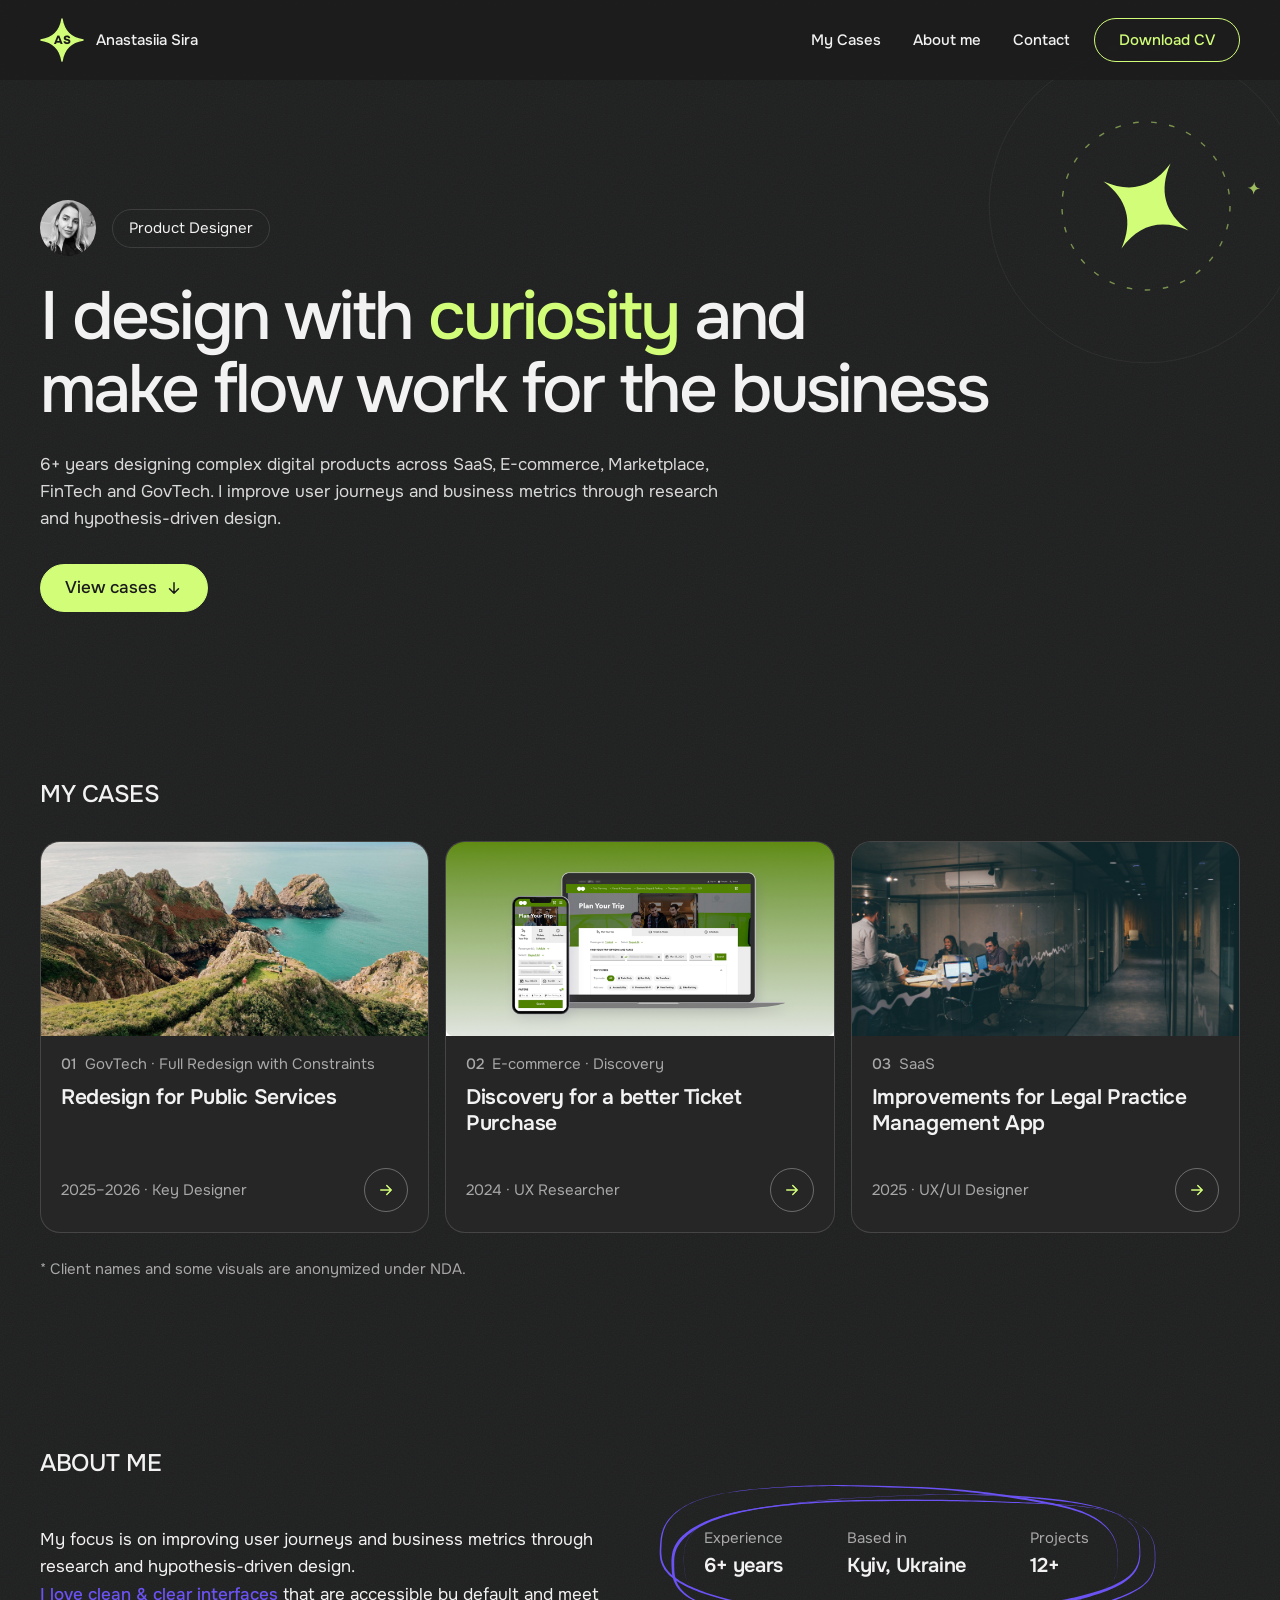
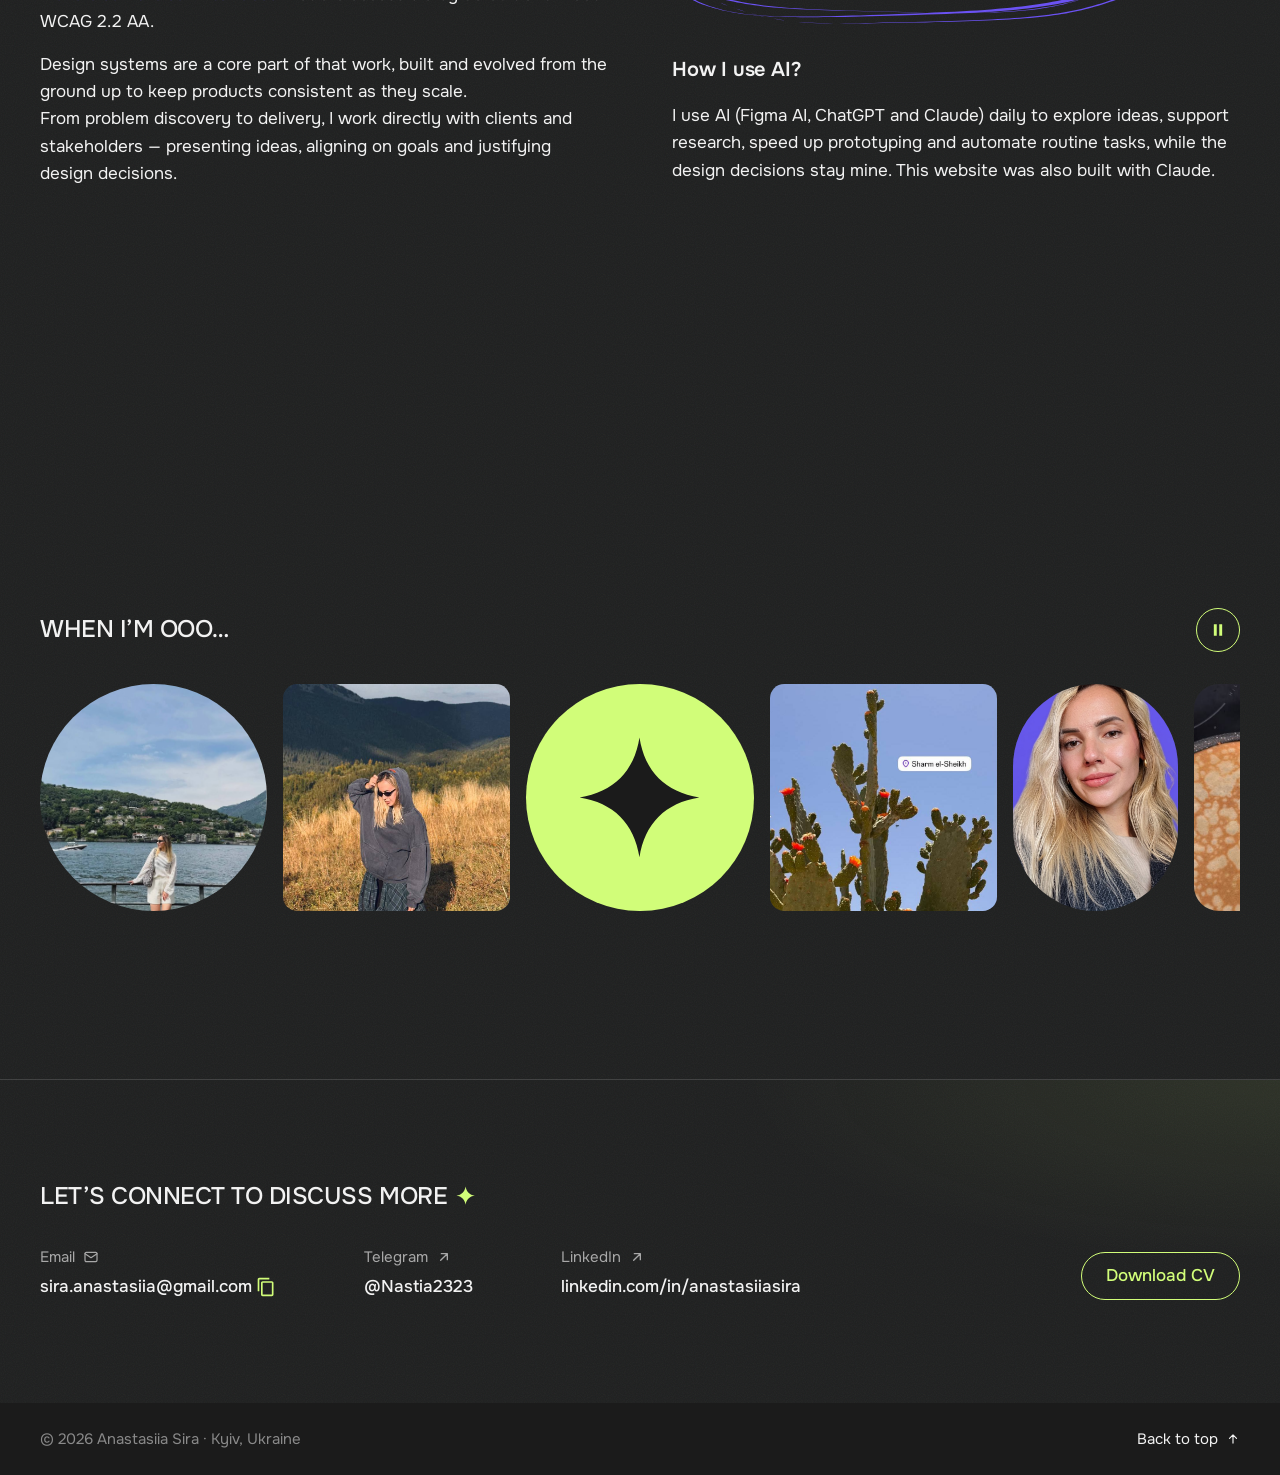
==== commit eb6942f9: "Reshape the OOO photo strip with the Figma shapes Photos now use circle, rounded, pill and wide shap" ====
--- a/index.html
+++ b/index.html
@@ -248,7 +248,7 @@
     </section>
 
     <!-- ================= OUT OF OFFICE =================
-         10 square photos sliding left in an endless loop.
+         9 shapes (8 photos and a lime circle with a star) sliding left in an endless loop.
          The list is repeated twice so the loop has no gap; the copy
          is hidden from screen readers. script.js starts the motion when
          the section scrolls into view; the button pauses it. -->
@@ -264,28 +264,26 @@
       <div class="gallery">
         <div class="gallery__track">
           <ul class="gallery__list">
-            <li class="gallery__item gallery__item--lg media"><img src="assets/photo-1.jpeg" alt="Standing by a lakeside railing, with green hills and a speedboat behind" width="1038" height="1280" loading="lazy"></li>
-            <li class="gallery__item gallery__item--md media"><img src="assets/photo-2.jpeg" alt="In a grey hoodie on a golden mountain meadow in autumn" width="795" height="894" loading="lazy"></li>
-            <li class="gallery__item gallery__item--sm media"><img src="assets/photo-3.jpeg" alt="Two glasses of rosé and a box of cheese on a picnic bench at a food and wine festival" width="720" height="772" loading="lazy"></li>
-            <li class="gallery__item gallery__item--md media"><img src="assets/photo-4.jpeg" alt="Looking at Monet’s Poppy Field in a museum" width="720" height="716" loading="lazy"></li>
-            <li class="gallery__item gallery__item--lg media"><img src="assets/photo-5.jpeg" alt="Holding a freshly found porcini mushroom in an autumn forest" width="1117" height="1280" loading="lazy"></li>
-            <li class="gallery__item gallery__item--sm media"><img src="assets/photo-6.jpeg" alt="Flowering cacti against a clear blue sky in Sharm el-Sheikh" width="720" height="808" loading="lazy"></li>
-            <li class="gallery__item gallery__item--lg media"><img src="assets/photo-7.jpeg" alt="Selfie with long wavy blonde hair" width="720" height="1280" loading="lazy"></li>
-            <li class="gallery__item gallery__item--sm media"><img src="assets/photo-8.jpeg" alt="Homemade crêpes in a pan and stacked on a plate" width="720" height="1280" loading="lazy"></li>
-            <li class="gallery__item gallery__item--md media"><img src="assets/photo-9.jpeg" alt="Orange sunset over the city skyline" width="1137" height="1280" loading="lazy"></li>
-            <li class="gallery__item gallery__item--sm media"><img src="assets/photo-10.jpeg" alt="An open book on a beach towel in the sun" width="1040" height="1280" loading="lazy"></li>
+            <li class="gallery__item gallery__item--circle media"><img src="assets/photo-1.jpeg" alt="Standing by a lakeside railing, with green hills and a speedboat behind" width="1038" height="1280" loading="lazy"></li>
+            <li class="gallery__item gallery__item--rounded media"><img src="assets/photo-2.jpeg" alt="In a grey hoodie on a golden mountain meadow in autumn" width="795" height="894" loading="lazy"></li>
+            <li class="gallery__item gallery__item--circle gallery__item--accent" aria-hidden="true"><svg class="gallery__star" viewBox="0 0 48 48" focusable="false"><path d="M24 1C26 14 34 22 47 24C34 26 26 34 24 47C22 34 14 26 1 24C14 22 22 14 24 1Z"/></svg></li><!-- lime circle with the logo star, no photo -->
+            <li class="gallery__item gallery__item--rounded media"><img src="assets/photo-6.jpeg" alt="Flowering cacti against a clear blue sky in Sharm el-Sheikh" width="720" height="808" loading="lazy"></li>
+            <li class="gallery__item gallery__item--pill media"><img src="assets/photo-7.jpeg" alt="Portrait with long wavy blonde hair and a pinstripe blazer, against a purple background" width="640" height="1016" loading="lazy"></li>
+            <li class="gallery__item gallery__item--wide media"><img src="assets/photo-8.jpeg" alt="Homemade crêpes in a pan and stacked on a plate" width="720" height="1280" loading="lazy"></li>
+            <li class="gallery__item gallery__item--circle media"><img src="assets/photo-9.jpeg" alt="Orange sunset over the city skyline" width="1137" height="1280" loading="lazy"></li>
+            <li class="gallery__item gallery__item--wide media"><img src="assets/photo-4.jpeg" alt="Looking at Monet’s Poppy Field in a museum" width="720" height="716" loading="lazy"></li>
+            <li class="gallery__item gallery__item--rounded media"><img src="assets/photo-10.jpeg" alt="An open book on a beach towel in the sun" width="1040" height="1280" loading="lazy"></li>
           </ul>
           <ul class="gallery__list" aria-hidden="true">
-            <li class="gallery__item gallery__item--lg media"><img src="assets/photo-1.jpeg" alt="" width="1038" height="1280" loading="lazy"></li>
-            <li class="gallery__item gallery__item--md media"><img src="assets/photo-2.jpeg" alt="" width="795" height="894" loading="lazy"></li>
-            <li class="gallery__item gallery__item--sm media"><img src="assets/photo-3.jpeg" alt="" width="720" height="772" loading="lazy"></li>
-            <li class="gallery__item gallery__item--md media"><img src="assets/photo-4.jpeg" alt="" width="720" height="716" loading="lazy"></li>
-            <li class="gallery__item gallery__item--lg media"><img src="assets/photo-5.jpeg" alt="" width="1117" height="1280" loading="lazy"></li>
-            <li class="gallery__item gallery__item--sm media"><img src="assets/photo-6.jpeg" alt="" width="720" height="808" loading="lazy"></li>
-            <li class="gallery__item gallery__item--lg media"><img src="assets/photo-7.jpeg" alt="" width="720" height="1280" loading="lazy"></li>
-            <li class="gallery__item gallery__item--sm media"><img src="assets/photo-8.jpeg" alt="" width="720" height="1280" loading="lazy"></li>
-            <li class="gallery__item gallery__item--md media"><img src="assets/photo-9.jpeg" alt="" width="1137" height="1280" loading="lazy"></li>
-            <li class="gallery__item gallery__item--sm media"><img src="assets/photo-10.jpeg" alt="" width="1040" height="1280" loading="lazy"></li>
+            <li class="gallery__item gallery__item--circle media"><img src="assets/photo-1.jpeg" alt="" width="1038" height="1280" loading="lazy"></li>
+            <li class="gallery__item gallery__item--rounded media"><img src="assets/photo-2.jpeg" alt="" width="795" height="894" loading="lazy"></li>
+            <li class="gallery__item gallery__item--circle gallery__item--accent" aria-hidden="true"><svg class="gallery__star" viewBox="0 0 48 48" focusable="false"><path d="M24 1C26 14 34 22 47 24C34 26 26 34 24 47C22 34 14 26 1 24C14 22 22 14 24 1Z"/></svg></li><!-- lime circle with the logo star, no photo -->
+            <li class="gallery__item gallery__item--rounded media"><img src="assets/photo-6.jpeg" alt="" width="720" height="808" loading="lazy"></li>
+            <li class="gallery__item gallery__item--pill media"><img src="assets/photo-7.jpeg" alt="" width="640" height="1016" loading="lazy"></li>
+            <li class="gallery__item gallery__item--wide media"><img src="assets/photo-8.jpeg" alt="" width="720" height="1280" loading="lazy"></li>
+            <li class="gallery__item gallery__item--circle media"><img src="assets/photo-9.jpeg" alt="" width="1137" height="1280" loading="lazy"></li>
+            <li class="gallery__item gallery__item--wide media"><img src="assets/photo-4.jpeg" alt="" width="720" height="716" loading="lazy"></li>
+            <li class="gallery__item gallery__item--rounded media"><img src="assets/photo-10.jpeg" alt="" width="1040" height="1280" loading="lazy"></li>
           </ul>
         </div>
       </div>
--- a/styles.css
+++ b/styles.css
@@ -929,8 +929,8 @@
 
 /* ---------------------------------------------------------
    11b. OUT OF OFFICE — endless photo strip (main page)
-   Phones show 2.5 photos, tablets 3.5, desktop exactly 5.
-   The strip holds the 10 photos twice and slides left by one
+   Photo height: like 2.5 square photos across on phones, 3.5 on tablets, 5 on desktop.
+   The strip holds the 9 shapes (8 photos + a lime star circle) twice and slides left by one
    full set, then starts again: an endless loop.
    --------------------------------------------------------- */
 .ooo__head {
@@ -976,9 +976,9 @@
 .gallery__toggle[aria-pressed="true"] .icon-btn__play { display: block; }
 
 .gallery {
-  --gallery-visible: 2.5;                 /* how many photos fit in the width */
+  --gallery-visible: 2.5;                 /* sets the photo height: this many square photos would fit in the width */
   --gallery-gap: var(--space-3);
-  --gallery-speed: 26.4s;                   /* time for all 10 photos to pass by (smaller = faster) */
+  --gallery-speed: 24.4s;                   /* time for the whole set of 9 shapes to pass by (smaller = faster) */
   container-type: inline-size;            /* lets the photos size themselves from this width */
   overflow: hidden;
 }
@@ -993,17 +993,35 @@
   list-style: none;
 }
 .gallery__item {
+  /* Every photo has the same height; the width depends on its shape */
+  --gallery-h: calc((100cqw - var(--gallery-gap) * (var(--gallery-visible) - 1)) / var(--gallery-visible));
   flex: none;
-  width: calc((100cqw - var(--gallery-gap) * (var(--gallery-visible) - 1)) / var(--gallery-visible));
-  aspect-ratio: 1 / 1;
+  width: calc(var(--gallery-h) * var(--shape-w, 1));
+  height: var(--gallery-h);
   margin-right: var(--gallery-gap);       /* margin (not gap) so both copies are exactly equal */
-  border-radius: var(--radius-md);        /* same as the case cards */
-}
-/* Three kinds of rounding, mixed along the strip (set per photo in the HTML).
-   In % of the photo, so they look the same on every screen size. */
-.gallery__item--sm { border-radius: 5%; }    /* small: almost square */
-.gallery__item--md { border-radius: 15%; }   /* medium */
-.gallery__item--lg { border-radius: 50%; }   /* large: a full circle */
+  border-radius: var(--radius-md);
+}
+/* Shapes from the Figma design (320 px tall there), set per photo in the HTML.
+   Order: circle, rounded, circle (lime star), rounded, pill, wide, circle, wide, rounded,
+   so the same shape never sits next to itself, not even where the loop restarts.
+   Sizes are relative to the photo height, so they look the same on every screen. */
+/* Lime shape instead of a photo, with the logo star (no letters) in the middle,
+   in the footer's dark grey */
+.gallery__item--accent {
+  display: flex;
+  align-items: center;
+  justify-content: center;
+  background: var(--color-accent);
+}
+.gallery__star {
+  width: 55%;
+  height: 55%;
+  fill: var(--color-bg-deep);
+}
+.gallery__item--circle  { border-radius: 50%; }                                         /* 320 × 320, full circle */
+.gallery__item--rounded { border-radius: calc(var(--gallery-h) * 20 / 320); }           /* 320 × 320, 20 px corners */
+.gallery__item--pill    { --shape-w: calc(233 / 320); border-radius: var(--radius-pill); } /* 233 × 320, tall pill */
+.gallery__item--wide    { --shape-w: calc(390 / 320); border-radius: calc(var(--gallery-h) * 35 / 320); } /* 390 × 320, 35 px corners */
 
 /* Motion: only once the section is on screen (.is-playing from script.js),
    and not while paused or for people who turned on "Reduce motion" */
@@ -1017,7 +1035,7 @@
 }
 
 @keyframes gallery-slide {
-  to { transform: translateX(-50%); }     /* exactly one set of 10 photos */
+  to { transform: translateX(-50%); }     /* exactly one set of 9 shapes */
 }
 
 @media (prefers-reduced-motion: reduce) {
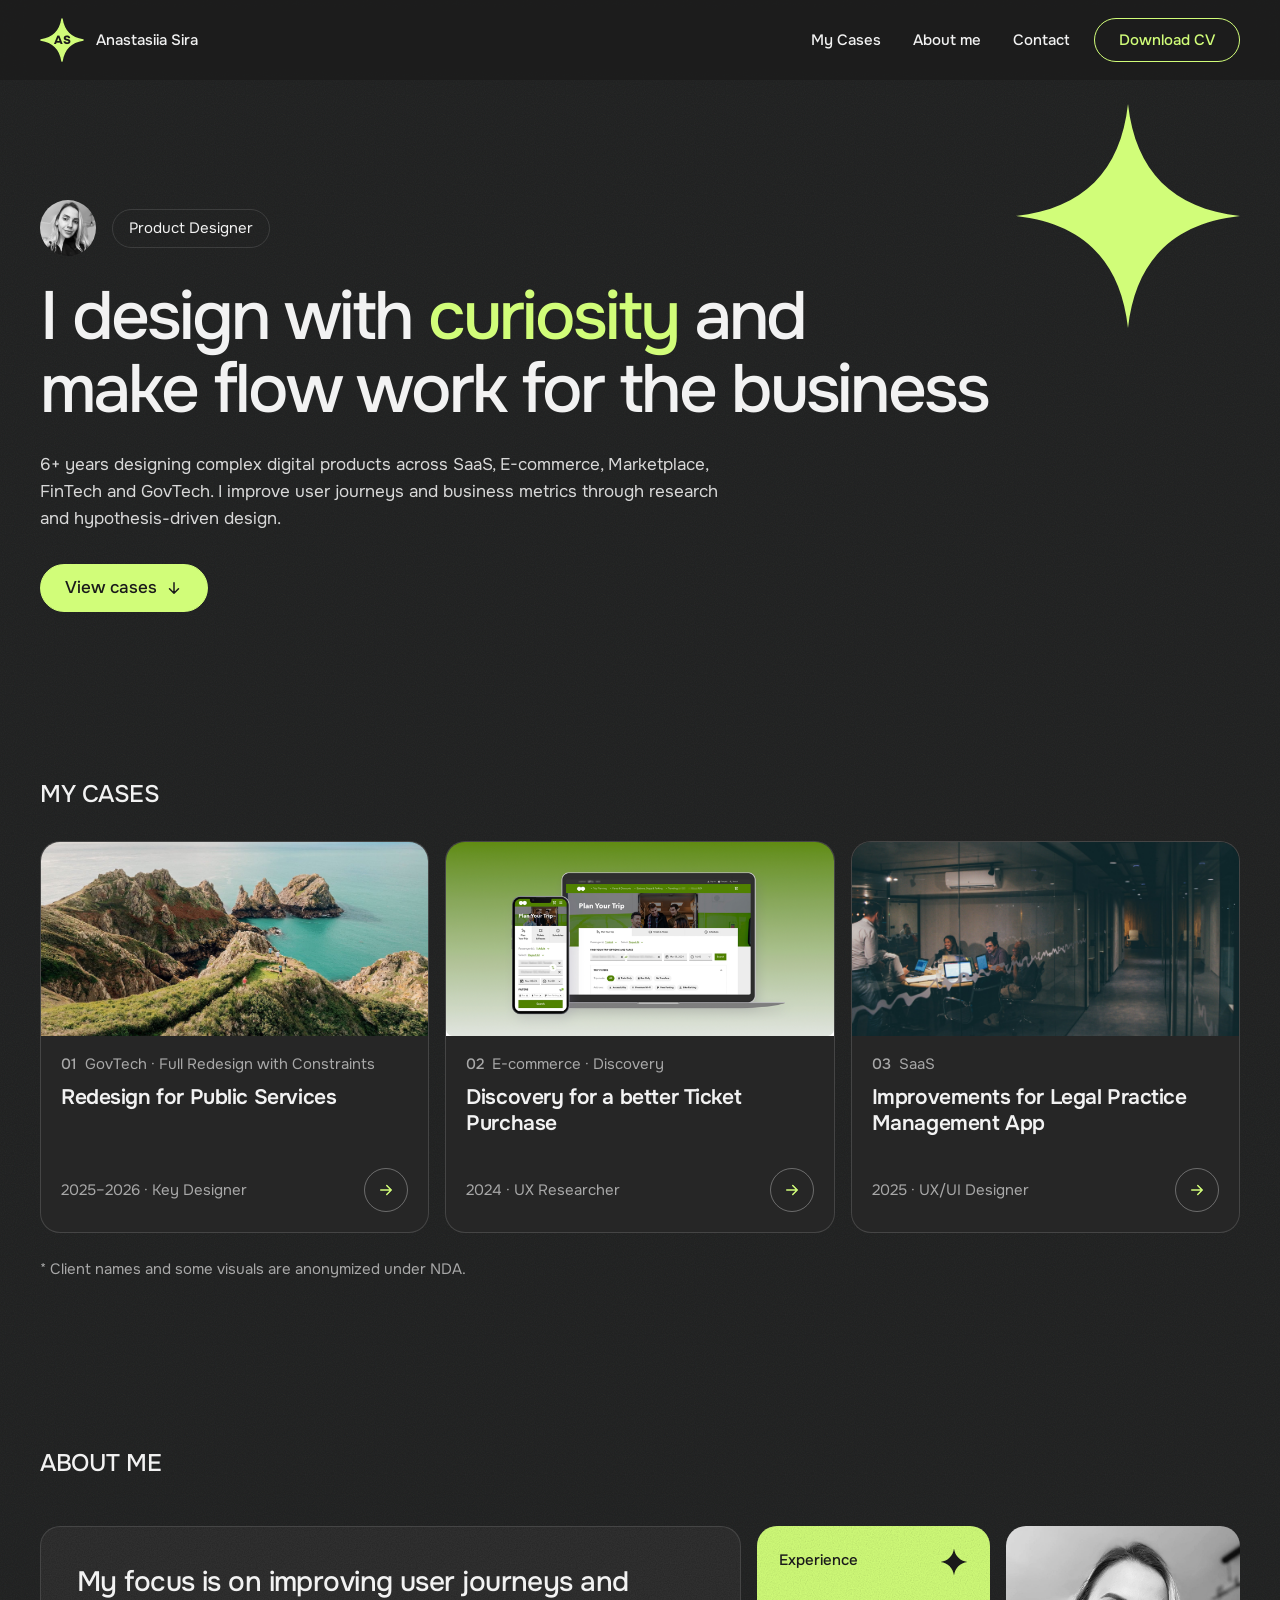
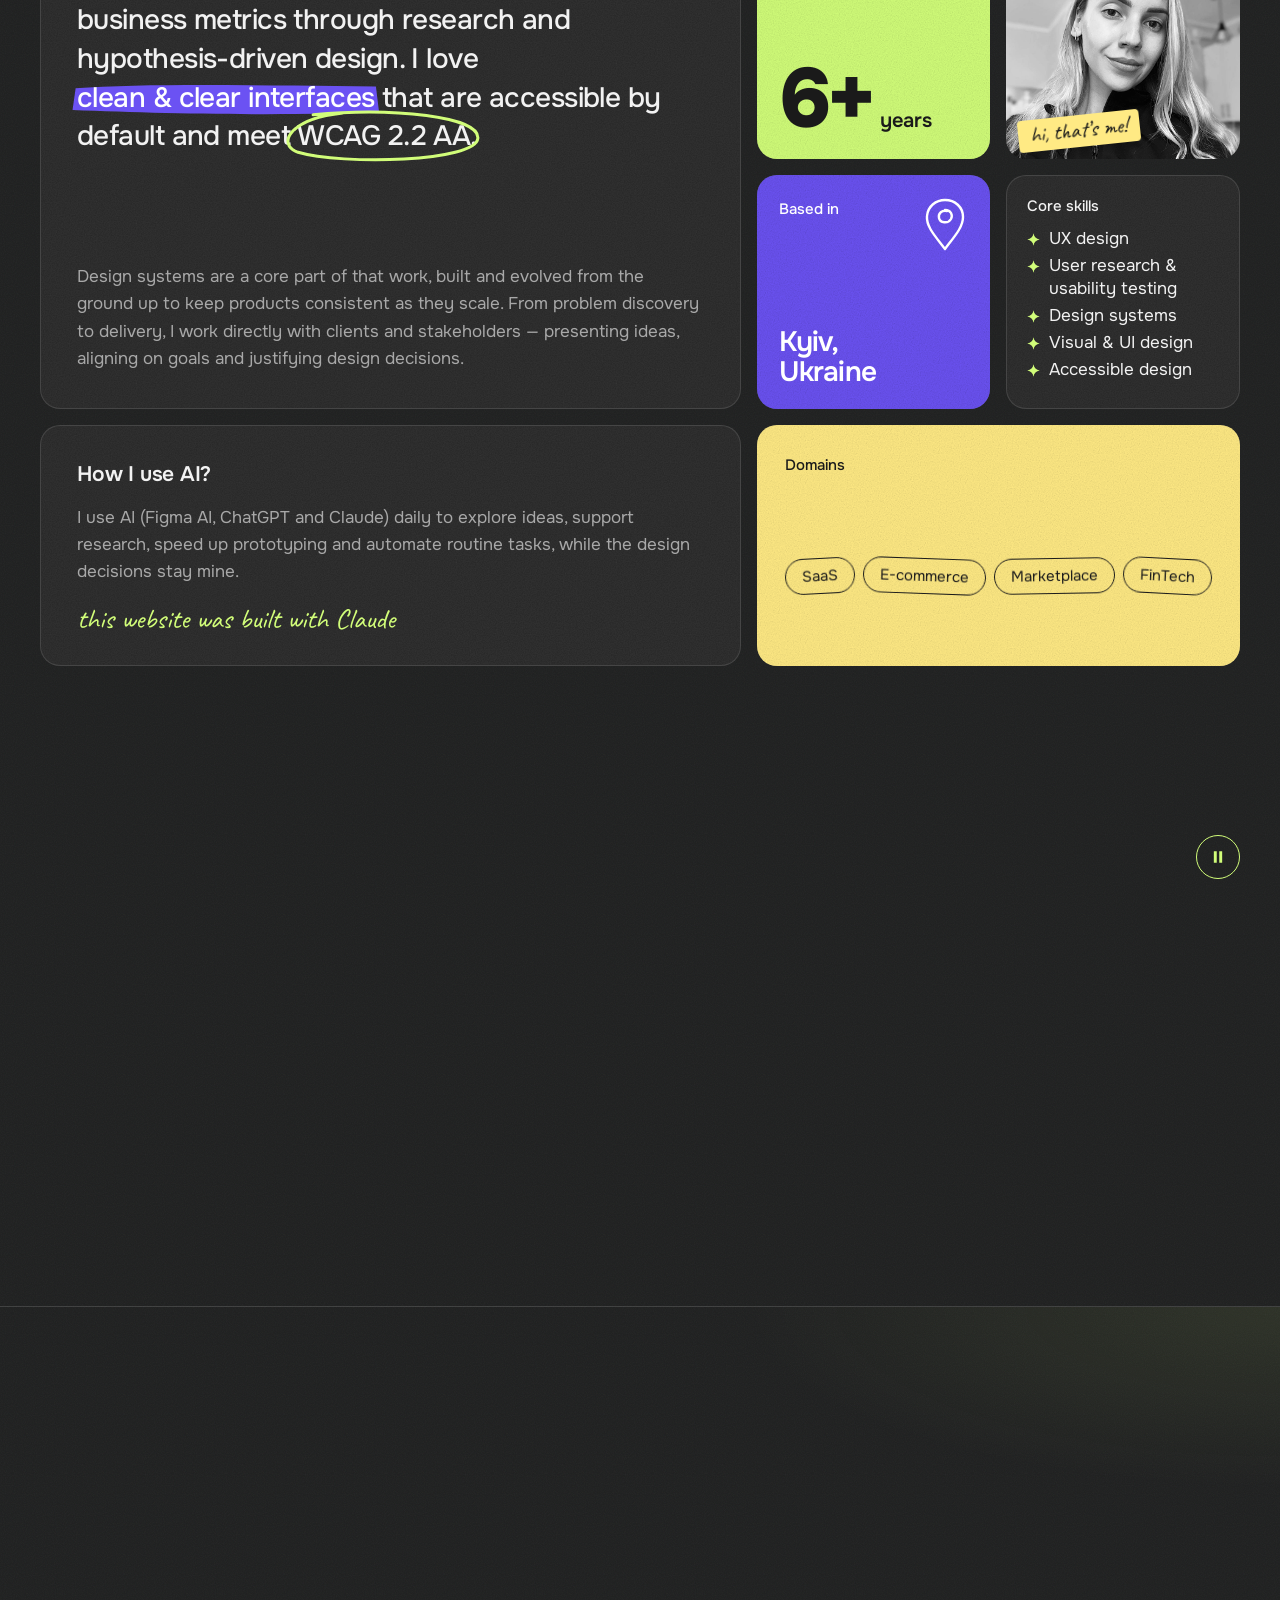
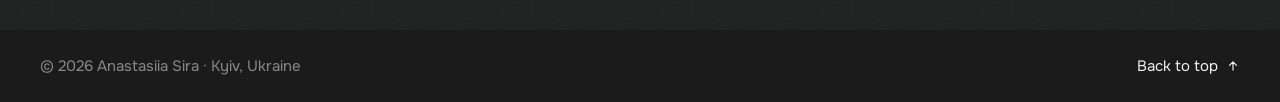
==== commit 0c9b9d84: "Bento About section, colour-cycling hero star, new share image About me is rebuilt as a bento board " ====
--- a/index.html
+++ b/index.html
@@ -16,7 +16,7 @@
   <meta property="og:image" content="https://siraanastasiiaportfolio.vercel.app/assets/og-image.jpg">
   <meta property="og:image:width" content="1200">
   <meta property="og:image:height" content="630">
-  <meta property="og:image:alt" content="Anastasiia Sira, Product Designer from Kyiv, Ukraine.">
+  <meta property="og:image:alt" content="Anastasiia Sira’s name in wavy white letters with lime, red and blue colour fringes on a dark background.">
   <meta name="twitter:card" content="summary_large_image">
   <!-- Favicon: yellow star from the logo, no letters (SVG for modern browsers, PNG fallbacks, iPhone home screen) -->
   <link rel="icon" type="image/svg+xml" href="assets/favicon.svg?v=2">
@@ -25,7 +25,7 @@
   <link rel="apple-touch-icon" href="assets/apple-touch-icon.png?v=2">
   <link rel="preconnect" href="https://fonts.googleapis.com">
   <link rel="preconnect" href="https://fonts.gstatic.com" crossorigin>
-  <link href="https://fonts.googleapis.com/css2?family=Caveat:wght@500&family=Onest:wght@400;500;600;800&display=swap" rel="stylesheet">
+  <link href="https://fonts.googleapis.com/css2?family=Caveat:wght@400;500&family=Onest:wght@400;500;600;800&display=swap" rel="stylesheet">
   <link rel="stylesheet" href="styles.css">
   <script src="script.js" defer></script>
 </head>
@@ -98,20 +98,14 @@
 
     <!-- ================= HERO ================= -->
     <section class="hero container" aria-labelledby="hero-title">
-      <!-- Decorative star: big star spins when the hero comes into view (see .hero__star in styles.css).
-           The round button over the big star: hover = star grows and glows, click = spin again -->
-      <div class="hero__decor">
-      <button class="hero__star-btn" type="button" aria-label="Spin the star"></button>
-      <svg class="hero__decor-art" viewBox="0 0 360 360" fill="none" aria-hidden="true" focusable="false">
-        <circle cx="180" cy="180" r="224" stroke="rgba(255,255,255,0.08)"/><!-- outer ring, 25% bigger, may overflow the box -->
-        <circle class="hero__ring" cx="180" cy="180" r="120" stroke="#d1fd79" stroke-opacity="0.5" stroke-width="2" stroke-dasharray="8 18"/>
-        <g class="hero__star">
-          <path fill="#d1fd79" transform="translate(110 110) scale(5.8333)" d="M12 0C12.8 7.2 16.8 11.2 24 12C16.8 12.8 12.8 16.8 12 24C11.2 16.8 7.2 12.8 0 12C7.2 11.2 11.2 7.2 12 0Z"/>
-        </g>
-        <g class="hero__sparkle"><!-- small star: orbits the centre once while the big star spins -->
-          <path fill="rgba(209,253,121,0.7)" transform="translate(262 44) rotate(-41 9 9) scale(0.75)" d="M12 0C12.8 7.2 16.8 11.2 24 12C16.8 12.8 12.8 16.8 12 24C11.2 16.8 7.2 12.8 0 12C7.2 11.2 11.2 7.2 12 0Z"/>
-        </g>
-      </svg>
+      <!-- Decorative star (desktop only): the logo star, no letters. It turns slowly
+           all the time and its colour cycles lime → yellow → violet (see .hero__star in styles.css) -->
+      <div class="hero__decor" aria-hidden="true">
+        <svg class="hero__star" viewBox="0 0 24 24" focusable="false">
+          <g class="hero__star-turn">
+            <path class="hero__star-shape" d="M12 0C12.8 7.2 16.8 11.2 24 12C16.8 12.8 12.8 16.8 12 24C11.2 16.8 7.2 12.8 0 12C7.2 11.2 11.2 7.2 12 0Z"/>
+          </g>
+        </svg>
       </div>
 
       <div class="hero__intro">
@@ -188,62 +182,75 @@
       <p class="cards-note">* Client names and some visuals are anonymized under NDA.</p>
     </section>
 
-    <!-- ================= ABOUT ME =================
-         Desktop: title on top, then two equal columns.
-         Left: text, Domains. Right: stats, How I use AI, Core skills.
-         Phones: one column, text comes right after the stats. -->
+    <!-- ================= ABOUT ME (bento board) =================
+         Desktop (≥ 1024px): big text card on the left; Experience, Based in,
+         photo and Core skills as squares on the right; How I use AI under the
+         text and the yellow Domains note next to it.
+         Phones / tablets: the same cards in 2 columns.
+         Cards rise in and the doodles draw themselves when the section scrolls
+         into view (.is-in from script.js, see "About me" in styles.css). -->
     <section class="section container about" id="about" aria-labelledby="about-title">
       <h2 class="section-title about__title" id="about-title">About me</h2>
 
-      <!-- Left column: text -->
-      <div class="about__col">
-        <div class="prose about__text">
-          <p>My focus is on improving user journeys and business metrics through research and hypothesis-driven design.<br> <span class="accent-purple">I love clean &amp; clear interfaces</span> that are accessible by default and meet WCAG 2.2 AA.</p>
-          <p>Design systems are a core part of that work, built and evolved from the ground up to keep products consistent as they scale.<br> From problem discovery to delivery, I work directly with clients and stakeholders — presenting ideas, aligning on goals and justifying design decisions.</p>
-        </div>
-
-        <!-- Domains -->
-        <div class="about__block about__domains">
-          <h3 class="about__subtitle">Domains</h3>
-          <ul class="chips">
-            <li class="chip">SaaS</li>
-            <li class="chip">E-commerce</li>
-            <li class="chip">Marketplace</li>
-            <li class="chip">FinTech</li>
-            <li class="chip">GovTech</li>
+      <div class="about-bento">
+
+        <!-- Intro text -->
+        <article class="about-card about-card--intro" style="--d: 100ms">
+          <p class="about-intro__lead">My focus is on improving user journeys and business metrics through research and hypothesis-driven design. I love <span class="about-mark"><svg class="about-mark__bg" viewBox="0 0 200 40" preserveAspectRatio="none" aria-hidden="true" focusable="false"><path d="M3 8 C 50 2, 130 5, 197 6 L 199 34 C 140 39, 60 36, 1 32 Z"/></svg><span class="about-mark__text">clean &amp; clear interfaces</span></span> that are accessible by default and meet <span class="about-loop">WCAG 2.2 AA<svg class="about-loop__line" viewBox="0 0 200 60" preserveAspectRatio="none" aria-hidden="true" focusable="false"><path class="about-draw" style="--d: 1500ms" pathLength="1" d="M30 8 C 110 0, 196 10, 194 32 C 192 56, 60 60, 14 46 C -6 38, 6 12, 60 6"/></svg></span>.</p>
+          <p class="about-intro__more">Design systems are a core part of that work, built and evolved from the ground up to keep products consistent as they scale. From problem discovery to delivery, I work directly with clients and stakeholders — presenting ideas, aligning on goals and justifying design decisions.</p>
+        </article>
+
+        <!-- Experience (lime) -->
+        <article class="about-card about-card--lime about-card--exp" style="--d: 220ms">
+          <div class="about-card__top"><h3 class="about-card__label">Experience</h3><svg class="about-wiggle" width="28" height="28" viewBox="0 0 48 48" aria-hidden="true" focusable="false"><path d="M24 1C26 14 34 22 47 24C34 26 26 34 24 47C22 34 14 26 1 24C14 22 22 14 24 1Z"/></svg></div>
+          <p class="about-exp"><span class="about-exp__num">6+</span> <span class="about-exp__unit">years</span></p>
+        </article>
+
+        <!-- Based in (violet) with a swinging pin -->
+        <article class="about-card about-card--violet about-card--city" style="--d: 320ms">
+          <div class="about-card__top"><h3 class="about-card__label">Based in</h3><svg class="about-pin" width="46" height="56" viewBox="0 0 46 56" aria-hidden="true" focusable="false"><path class="about-draw" style="--d: 900ms" pathLength="1" d="M23 52 C 14 40, 4 30, 5 19 C 6 9, 14 3, 23 3 C 33 3, 41 10, 41 20 C 41 31, 31 41, 23 52"/><path class="about-draw" style="--d: 1300ms" pathLength="1" d="M23 13 C 29 13, 31 18, 29 22 C 26 27, 18 26, 17 21 C 16 16, 20 13, 25 14"/></svg></div>
+          <p class="about-city">Kyiv,<br>Ukraine</p>
+        </article>
+
+        <!-- Photo with a sticker -->
+        <figure class="about-card about-card--photo" style="--d: 420ms">
+          <img src="assets/avatar.png" alt="Portrait of Anastasiia Sira" width="384" height="434" loading="lazy">
+          <figcaption class="about-photo__sticker" style="--d: 1300ms">hi, that’s me!</figcaption>
+        </figure>
+
+        <!-- Core skills -->
+        <article class="about-card about-card--skills" style="--d: 520ms">
+          <h3 class="about-card__label about-card__label--title">Core skills</h3>
+          <ul class="about-skills">
+            <li style="--d: 1000ms">UX design</li>
+            <li style="--d: 1080ms">User research &amp; usability testing</li>
+            <li style="--d: 1160ms">Design systems</li>
+            <li style="--d: 1240ms">Visual &amp; UI design</li>
+            <li style="--d: 1320ms">Accessible design</li>
           </ul>
-        </div>
-      </div>
-
-      <!-- Right column: stats, How I use AI, skills -->
-      <div class="about__col">
-        <!-- Stats, circled 3 times with a purple brush line (drawn by script.js) -->
-        <div class="doodle-box about__stats">
-          <svg class="doodle-box__line" aria-hidden="true" focusable="false"></svg>
-          <dl class="stats">
-            <div><dt class="stats__label">Experience</dt><dd class="stats__value">6+ years</dd></div>
-            <div><dt class="stats__label">Based in</dt><dd class="stats__value">Kyiv, Ukraine</dd></div>
-            <div><dt class="stats__label">Projects</dt><dd class="stats__value">12+</dd></div>
-          </dl>
-        </div>
+        </article>
 
         <!-- How I use AI -->
-        <div class="about__block about__ai">
-          <h3 class="about__subtitle">How I use AI?</h3>
-          <p>I use AI (Figma AI, ChatGPT and Claude) daily to explore ideas, support research, speed up prototyping and automate routine tasks, while the design decisions stay mine. This website was also built with Claude.</p>
-        </div>
-
-        <!-- Core skills -->
-        <div class="about__block about__skills">
-          <h3 class="about__subtitle">Core skills</h3>
-          <ul class="skills">
-            <li>UX design</li>
-            <li>User research &amp; usability testing</li>
-            <li>Design systems</li>
-            <li>Visual &amp; UI design</li>
-            <li>Accessible design (WCAG 2.2 AA)</li>
+        <article class="about-card about-card--ai" style="--d: 620ms">
+          <div class="about-ai__text">
+            <h3 class="about-card__label about-card__label--title">How I use AI?</h3>
+            <p>I use AI (Figma AI, ChatGPT and Claude) daily to explore ideas, support research, speed up prototyping and automate routine tasks, while the design decisions stay mine.</p>
+          </div>
+          <p class="about-ai__note"><span class="about-ink">this website was built with Claude</span></p>
+        </article>
+
+        <!-- Domains: a pale-yellow note; the chips drop in from the top and bounce -->
+        <article class="about-card about-card--note about-card--domains" style="--d: 720ms">
+          <h3 class="about-card__label">Domains</h3>
+          <ul class="about-chips">
+            <li style="--d: 1200ms; --tilt: -3deg">SaaS</li>
+            <li style="--d: 1450ms; --tilt: 2deg">E-commerce</li>
+            <li style="--d: 1700ms; --tilt: -1deg">Marketplace</li>
+            <li style="--d: 1950ms; --tilt: 3deg">FinTech</li>
+            <li class="is-dark" style="--d: 2200ms; --tilt: -2deg">GovTech</li>
           </ul>
-        </div>
+        </article>
+
       </div>
     </section>
 
--- a/styles.css
+++ b/styles.css
@@ -67,9 +67,8 @@
   --dur-slow: 500ms;    /* header while scrolling */
   --dur-reveal: 700ms;  /* blocks fading in as you scroll */
   --reveal-shift: 1.5rem; /* how far a block rises while it fades in */
-  --star-spin-duration: 2.4s; /* hero star: how long one turn takes */
-  --star-rest-angle: 30deg;    /* hero star: tilt when it is not spinning */
-  --sparkle-rest-angle: 45deg; /* hero small star: moved this far clockwise along its circle */
+  /* Film grain for cards (full strength; each card sets how much shows) */
+  --noise: url("data:image/svg+xml,%3Csvg xmlns='http://www.w3.org/2000/svg' width='160' height='160'%3E%3Cfilter id='n'%3E%3CfeTurbulence type='fractalNoise' baseFrequency='0.85' numOctaves='3' stitchTiles='stitch'/%3E%3CfeColorMatrix type='saturate' values='0'/%3E%3C/filter%3E%3Crect width='100%25' height='100%25' filter='url(%23n)'/%3E%3C/svg%3E");
   /* Logo star shape, used as a bullet in lists */
   --star-shape: url("data:image/svg+xml,%3Csvg xmlns='http://www.w3.org/2000/svg' viewBox='0 0 48 48'%3E%3Cpath d='M24 1C26 14 34 22 47 24C34 26 26 34 24 47C22 34 14 26 1 24C14 22 22 14 24 1Z'/%3E%3C/svg%3E");
 }
@@ -197,6 +196,42 @@
   vertical-align: -0.05em;
   fill: var(--color-accent);
 }
+
+/* SQUISH CURSOR: a lime dot that follows the mouse and stretches as it moves
+   (script.js, section 10). Only with a mouse and without "Reduce motion";
+   otherwise the normal cursor stays. */
+.squish-cursor {
+  position: fixed;
+  top: 0;
+  left: 0;
+  z-index: 9999;
+  width: 28px;
+  height: 28px;
+  margin: -14px 0 0 -14px;
+  border-radius: 50%;
+  pointer-events: none;         /* never blocks a click */
+  will-change: transform;
+  opacity: 0;                   /* shown after the first mouse move */
+  transition: opacity var(--dur) var(--ease);
+}
+.squish-cursor.is-visible { opacity: 1; }
+/* Colour: 3 dots on top of each other, each blending with what is under it.
+   Together they turn the page background (#1e1f1f) into exactly the brand
+   lime (#d1fd79, as in the logo), while white text under the dot shows
+   through in dark grey, so it can still be read. Change these 3 colours
+   only together (they are calculated). */
+.squish-cursor--flip { background: rgb(255 255 255); mix-blend-mode: difference; }   /* 1. dark ↔ light */
+.squish-cursor--tint { background: rgb(198 252 92);  mix-blend-mode: multiply; }     /* 2. tint to lime */
+.squish-cursor--lift { background: rgb(35 32 40);    mix-blend-mode: plus-lighter; } /* 3. lift to the exact shade */
+/* Older browsers without "plus-lighter": one simple lime dot instead */
+@supports not (mix-blend-mode: plus-lighter) {
+  .squish-cursor--flip,
+  .squish-cursor--tint { display: none; }
+  .squish-cursor--lift { background: var(--color-accent); mix-blend-mode: normal; }
+}
+/* Hide the normal arrow / hand everywhere while the dot is on */
+.has-squish-cursor,
+.has-squish-cursor * { cursor: none; }
 
 /* REVEAL ON SCROLL: script.js adds .has-reveal to the page and .reveal to
    blocks below the first screen. Each block fades in and rises a little when
@@ -576,73 +611,29 @@
 
 .hero__cta { width: 100%; }
 
-/* Decorative yellow star with rings (desktop only) */
+/* Decorative star (desktop only, see the ≥ 1024px block), from the Figma/canvas
+   design ("Color" animation): the logo star turns slowly all the time
+   (one turn in 24 s) and its colour cycles lime → yellow → violet every 4 s,
+   with a soft glow in the same colour. */
 .hero__decor { display: none; }
-
-/* Star animation: fast start, soft stop.
-   The big star and the dashed yellow ring make 2 full turns together;
-   the small star orbits the centre once in the same time.
-   script.js adds .is-spinning every time the star scrolls into view */
-.hero__star,
-.hero__ring {
-  transform-box: fill-box;
-  transform-origin: center;
-}
-.hero__star {
-  --spin-from: var(--star-rest-angle);   /* the spin starts and ends at this tilt */
-  transform: rotate(var(--star-rest-angle));
-  /* "scale" and "filter" work on top of the spin, so hover and spin can mix */
-  transition: scale 300ms var(--ease), filter 300ms var(--ease);
-}
-
-/* Clickable star: an invisible round button sits over the big star.
-   Hover / keyboard focus: the star grows 50% and glows yellow
-   (the same glow as a hovered case card). Click: spins again. */
-.hero__decor-art { width: 100%; height: 100%; overflow: visible; }
-.hero__star-btn {
-  position: absolute;
-  z-index: 1;
-  top: 30.5%;
-  left: 30.5%;
-  width: 39%;
-  height: 39%;
-  padding: 0;
-  border: 0;
-  border-radius: 50%;
-  background: transparent;
-  cursor: pointer;
-  pointer-events: auto;       /* the rest of the decor ignores the mouse */
-}
-.hero__star-btn:focus-visible { outline-offset: 0.5rem; }
-.hero__star-btn:hover + .hero__decor-art .hero__star,
-.hero__star-btn:focus-visible + .hero__decor-art .hero__star {
-  scale: 1.5;
-  filter: drop-shadow(0 0 1.25rem rgba(209, 253, 121, 0.55));
-}
-/* ...and the dashed yellow circle grows 20% with it */
-.hero__ring { transition: scale 300ms var(--ease); }
-.hero__star-btn:hover + .hero__decor-art .hero__ring,
-.hero__star-btn:focus-visible + .hero__decor-art .hero__ring { scale: 1.2; }
-.hero__sparkle {
-  transform-box: view-box;          /* rotate around the centre of the whole decor */
-  transform-origin: 180px 180px;
-  transform: rotate(var(--sparkle-rest-angle));   /* resting spot on the circle */
-}
-.hero__star.is-spinning,
-.hero__ring.is-spinning {
-  animation: star-spin var(--star-spin-duration) cubic-bezier(0.2, 0.8, 0.2, 1) 1;
-}
-.hero__sparkle.is-spinning {
-  animation: sparkle-orbit var(--star-spin-duration) cubic-bezier(0.2, 0.8, 0.2, 1) 1;
-}
-
-@keyframes star-spin {
-  from { transform: rotate(var(--spin-from, 0deg)); }
-  to   { transform: rotate(calc(var(--spin-from, 0deg) + 720deg)); }  /* 2 turns */
-}
-@keyframes sparkle-orbit {          /* 1 full circle, from and back to its resting spot */
-  from { transform: rotate(var(--sparkle-rest-angle)); }
-  to   { transform: rotate(calc(var(--sparkle-rest-angle) + 360deg)); }
+.hero__star { width: 100%; height: 100%; overflow: visible; }
+.hero__star-turn { transform-box: view-box; transform-origin: 12px 12px; }
+.hero__star-shape { fill: var(--color-accent); }
+@media (prefers-reduced-motion: no-preference) {
+  .hero__star       { animation: star-glow 4s ease-in-out infinite; }
+  .hero__star-turn  { animation: star-turn 24s linear infinite; }
+  .hero__star-shape { animation: star-color 4s ease-in-out infinite; }
+}
+@keyframes star-turn { to { transform: rotate(360deg); } }
+@keyframes star-color {
+  0%, 100% { fill: var(--color-accent); }          /* lime */
+  33%      { fill: var(--color-sticker); }         /* pale yellow */
+  66%      { fill: var(--color-accent-purple); }   /* violet */
+}
+@keyframes star-glow {
+  0%, 100% { filter: drop-shadow(0 0 24px rgba(209, 253, 121, 0.55)); }
+  33%      { filter: drop-shadow(0 0 24px rgba(255, 234, 132, 0.55)); }
+  66%      { filter: drop-shadow(0 0 28px rgba(107, 82, 243, 0.7)); }
 }
 
 /* Page opens: the hero (main page and case pages) rises in line by line */
@@ -663,12 +654,6 @@
 @keyframes rise-in { from { opacity: 0; translate: 0 var(--reveal-shift); } }
 @keyframes fade-in { from { opacity: 0; } }
 
-/* No spinning for people who turned on "Reduce motion" */
-@media (prefers-reduced-motion: reduce) {
-  .hero__star.is-spinning,
-  .hero__ring.is-spinning,
-  .hero__sparkle.is-spinning { animation: none; }
-}
 
 /* ---------------------------------------------------------
    9. CASE CARDS (main page + "More cases")
@@ -796,109 +781,252 @@
 }
 
 /* ---------------------------------------------------------
-   11. ABOUT (main page)
-   --------------------------------------------------------- */
-/* Layout: phones = one column in this order:
-   stats → text → How I use AI → Domains → Core skills.
-   The two column wrappers "disappear" on phones (display: contents)
-   so their pieces can be re-ordered; on desktop they become columns. */
-.about {
+   11. ABOUT (main page) — bento board
+   Phones: 2 columns — text, Experience | Based in, photo, Core skills,
+   How I use AI, Domains. Tablets: photo | Core skills side by side.
+   Desktop: see the ≥ 1024px block (text left, 4 squares right,
+   How I use AI under the text, Domains note next to it).
+   --------------------------------------------------------- */
+.about__title { margin-bottom: var(--space-6); }
+
+.about-bento {
+  display: grid;
+  grid-template-columns: repeat(2, minmax(0, 1fr));
+  gap: var(--space-3);
+}
+
+/* Card: rounded tile with a light film grain on top of its colour */
+.about-card {
+  position: relative;
+  margin: 0;
+  overflow: hidden;
+  border-radius: var(--radius-md);
+  padding: 1.25rem;
+}
+.about-card::before {
+  content: "";
+  position: absolute;
+  inset: 0;
+  z-index: 0;
+  background-image: var(--noise);
+  mix-blend-mode: screen;
+  opacity: 0.08;
+  pointer-events: none;
+}
+.about-card > * { position: relative; z-index: 1; }
+.about-card--lime::before,
+.about-card--note::before { mix-blend-mode: multiply; opacity: 0.32; }
+.about-card--violet::before { mix-blend-mode: multiply; opacity: 0.4; }
+.about-card--dark { background: var(--color-surface); border: 1px solid var(--color-border); }
+
+.about-card__top { display: flex; align-items: flex-start; justify-content: space-between; gap: var(--space-2); }
+.about-card__label { font-size: var(--fs-sm); font-weight: 500; }
+.about-card__label--title { font-size: 1.3125rem; font-weight: 600; letter-spacing: -0.01em; }
+
+/* Intro text */
+.about-card--intro {
+  grid-column: span 2;
   display: flex;
   flex-direction: column;
-  overflow-x: clip;   /* the brush outline's svg is bigger than the box: no sideways scroll on phones */
-}
-.about__col { display: contents; }
-.about__title   { order: 0; margin-bottom: var(--space-6); }
-.about__stats   { order: 1; }
-.about__text    { order: 2; }
-.about__ai      { order: 3; }
-.about__domains { order: 4; }
-.about__skills  { order: 5; }
-
-/* Stats circled by hand: transparent box, straight text, and a purple
-   brush line going round it 3 times (script.js draws it to fit the box).
-   The box is only as wide as its content, so the line hugs the stats. */
-.doodle-box {
-  position: relative;
-  width: fit-content;
-  max-width: 100%;
-  padding: var(--space-5) var(--space-6);
-}
-.doodle-box__line {
+  justify-content: space-between;
+  gap: 1.25rem;
+  padding: var(--space-5);
+  background: var(--color-surface);
+  border: 1px solid var(--color-border);
+}
+.about-intro__lead {
+  font-size: 1.3125rem;   /* 21px */
+  line-height: 1.4;
+  font-weight: 500;
+  letter-spacing: -0.015em;
+}
+.about-intro__more { font-size: var(--fs-sm); color: var(--color-text-muted); }
+/* "clean & clear interfaces": white text on a hand-painted violet band */
+.about-mark { position: relative; display: inline-block; white-space: nowrap; }
+.about-mark__bg {
   position: absolute;
-  /* 2rem (--space-6) of extra room on every side, so the whole wobbly line
-     fits inside the svg and the draw-in mask never cuts it (script.js
-     keeps the oval itself the same size: BLEED) */
-  inset: calc((var(--space-2) + var(--space-6)) * -1);
-  width: calc(100% + var(--space-4) + var(--space-6) * 2);
-  height: calc(100% + var(--space-4) + var(--space-6) * 2);
+  left: -5px;
+  top: 6%;
+  width: calc(100% + 10px);
+  height: 94%;
+  overflow: visible;
+  fill: var(--color-accent-purple);
+}
+.about-mark__text { position: relative; color: #fff; }
+/* "WCAG 2.2 AA": circled with a lime pen */
+.about-loop { position: relative; display: inline-block; white-space: nowrap; }
+.about-loop__line {
+  position: absolute;
+  left: -10px;
+  top: -8px;
+  width: calc(100% + 20px);
+  height: calc(100% + 16px);
   overflow: visible;
   pointer-events: none;
-}
-.doodle-box__line path {
-  fill: var(--color-accent-purple);   /* each stroke is a filled shape, thin and thick in places */
-}
-/* When the stats scroll into view the brush line is "drawn" round the box:
-   a mask sweeps clockwise from the top and uncovers it */
-@property --brush-sweep {
-  syntax: "<angle>";
-  inherits: false;
-  initial-value: 360deg;
-}
-.doodle-box__line {
-  -webkit-mask-image: conic-gradient(#000 var(--brush-sweep), transparent 0);
-          mask-image: conic-gradient(#000 var(--brush-sweep), transparent 0);
-}
-.about__stats.is-visible .doodle-box__line { animation: brush-draw 1.2s var(--ease-out) 300ms both; }
-@keyframes brush-draw {
-  from { --brush-sweep: 0deg; }
-  to   { --brush-sweep: 360deg; }
-}
-
-.stats {
-  display: flex;
-  flex-wrap: wrap;
-  gap: var(--space-4) var(--space-6);   /* phones: 32px between items */
-  margin: 0;   /* browsers add a top/bottom margin to <dl> by default */
-}
-.stats__label {
-  font-size: var(--fs-sm);
-  color: var(--color-text-muted);
-}
-.stats dd { margin: 0; }
-.stats__value {
-  font-size: var(--fs-md);
-  font-weight: 600;   /* SemiBold */
-  letter-spacing: -0.02em;
-}
-
-/* Small headings inside About: Core skills, Domains, How I use AI? */
-.about__block { margin-top: var(--space-7); }
-.about__subtitle {
-  margin-bottom: var(--space-4);
-  font-size: var(--fs-md);
-  font-weight: 600;   /* SemiBold */
-  letter-spacing: -0.01em;
-}
-
-/* Core skills list with small yellow stars (logo star shape) */
-.skills li {
-  position: relative;
-  padding-left: 1.75rem;
-}
-.skills li + li { margin-top: 0.375rem; }   /* 6px, tight list */
-.skills li::before {
+  fill: none;
+  stroke: var(--color-accent);
+  stroke-width: 2.5;
+  stroke-linecap: round;
+}
+.about-loop__line path { vector-effect: non-scaling-stroke; }
+
+/* Experience (lime) and Based in (violet) */
+.about-card--lime { background: var(--color-accent); color: var(--color-on-accent); }
+.about-card--violet { background: var(--color-accent-purple); color: #fff; }
+.about-card--exp,
+.about-card--city {
+  min-height: 190px;
+  display: flex;
+  flex-direction: column;
+  justify-content: space-between;
+}
+.about-wiggle { width: 22px; height: 22px; fill: var(--color-on-accent); }
+.about-exp__num {
+  display: block;
+  font-size: 4.25rem;   /* 68px */
+  line-height: 0.9;
+  font-weight: 800;
+  letter-spacing: -0.06em;
+}
+.about-exp__unit { font-size: 1.125rem; font-weight: 600; }
+.about-pin { width: 38px; height: 46px; fill: none; stroke: #fff; stroke-width: 2.4; stroke-linecap: round; stroke-linejoin: round; }
+.about-city { font-size: 1.5rem; line-height: 1.05; font-weight: 600; letter-spacing: -0.03em; }
+
+/* Photo with a "hi, that's me!" sticker */
+.about-card--photo {
+  grid-column: span 2;
+  min-height: 260px;
+  padding: 0;
+  background: var(--color-placeholder);
+}
+.about-card--photo::before { display: none; }
+.about-card--photo img {
+  position: absolute;
+  inset: 0;
+  z-index: 0;
+  width: 100%;
+  height: 100%;
+  object-fit: cover;
+  object-position: 50% 30%;
+}
+.about-photo__sticker {
+  position: absolute;
+  left: 12px;
+  bottom: 12px;
+  z-index: 2;
+  rotate: -6deg;
+  padding: 4px 12px 6px;
+  font-family: var(--font-hand);
+  font-size: 1.375rem;
+  line-height: 1;
+  color: var(--color-on-accent);
+  background: var(--color-sticker);
+  border-radius: 4px;
+  box-shadow: 0 6px 14px rgba(0, 0, 0, 0.35);
+}
+
+/* Core skills */
+.about-card--skills {
+  grid-column: span 2;
+  padding: 1.125rem 1.25rem;
+  background: var(--color-surface);
+  border: 1px solid var(--color-border);
+}
+.about-card--skills .about-card__label--title { margin-bottom: 10px; font-size: var(--fs-sm); font-weight: 500; letter-spacing: 0; }
+.about-skills { display: flex; flex-direction: column; gap: 4px; font-size: var(--fs-base); line-height: 1.35; }
+.about-skills li { position: relative; padding-left: 22px; }
+.about-skills li::before {
   content: "";
   position: absolute;
   left: 0;
-  top: 0.3em;
-  width: 0.875rem;
-  height: 0.875rem;
+  top: 5px;
+  width: 13px;
+  height: 13px;
   background: var(--color-accent);
   -webkit-mask: var(--star-shape) center / contain no-repeat;
           mask: var(--star-shape) center / contain no-repeat;
 }
 
+/* How I use AI: dark card, lime handwriting at the bottom */
+.about-card--ai {
+  grid-column: span 2;
+  display: flex;
+  flex-direction: column;
+  gap: 1.25rem;
+  padding: var(--space-5);
+  background: var(--color-surface);
+  border: 1px solid var(--color-border);
+}
+.about-ai__text { display: flex; flex-direction: column; gap: var(--space-3); }
+.about-ai__text p { color: var(--color-text-muted); }
+.about-ai__note {
+  margin-top: auto;
+  font-family: var(--font-hand);
+  font-size: 1.75rem;   /* 28px */
+  font-weight: 400;
+  line-height: 1;
+  color: var(--color-accent);
+}
+.about-ink__word { white-space: nowrap; }
+.about-ink__letter { display: inline-block; }
+
+/* Domains: pale-yellow note with outlined chips */
+.about-card--note { background: var(--color-sticker); color: var(--color-on-accent); }
+.about-card--domains {
+  grid-column: span 2;
+  display: flex;
+  flex-direction: column;
+  justify-content: space-between;
+  gap: 1.25rem;
+  padding: 1.75rem;
+}
+.about-chips { display: flex; flex-wrap: wrap; gap: var(--space-2); }
+.about-chips li {
+  display: inline-flex;
+  align-items: center;
+  min-height: 36px;
+  padding: 0 16px;
+  border: 1.5px solid var(--color-on-accent);
+  border-radius: var(--radius-pill);
+  font-size: var(--fs-sm);
+  rotate: var(--tilt, 0deg);
+}
+.about-chips .is-dark { background: var(--color-on-accent); color: var(--color-sticker); }
+
+/* --- Motion: everything waits until the section scrolls into view (.is-in),
+       then the cards rise one after another, the doodles draw themselves
+       and the domain chips drop in and bounce.
+       Without JS or with "Reduce motion" all is simply shown. --- */
+.has-reveal .about:not(.is-in) .about-card { opacity: 0; }
+.has-reveal .about-draw { stroke-dasharray: 1; }
+.has-reveal .about:not(.is-in) .about-draw { stroke-dashoffset: 1; }
+.has-reveal .about.is-in .about-draw { animation: arrow-draw 1.1s cubic-bezier(0.6, 0.1, 0.3, 1) var(--d, 0ms) both; }
+.has-reveal .about.is-in .about-card { animation: rise-in var(--dur-reveal) var(--ease-out) var(--d, 0ms) both; }
+.has-reveal .about.is-in .about-mark__bg { animation: about-swipe 650ms cubic-bezier(0.6, 0.1, 0.3, 1) 900ms both; }
+.has-reveal .about.is-in .about-photo__sticker { animation: about-pop 550ms cubic-bezier(0.2, 0.9, 0.3, 1.4) var(--d, 0ms) both; }
+.has-reveal .about.is-in .about-chips li { animation: about-fall 900ms cubic-bezier(0.3, 0, 0.4, 1) var(--d, 0ms) both; }
+.has-reveal .about.is-in .about-skills li { animation: rise-in var(--dur-reveal) var(--ease-out) var(--d, 0ms) both; }
+.has-reveal .about.is-in .about-ink__letter { animation: about-ink 320ms cubic-bezier(0.2, 0.7, 0.2, 1) var(--d, 0ms) both; }
+@media (prefers-reduced-motion: no-preference) {
+  .about-wiggle { animation: about-wiggle 2.8s ease-in-out infinite; }
+  .about-pin    { transform-origin: 50% 92%; animation: about-swing 2.6s ease-in-out infinite; }
+}
+@keyframes about-swipe  { from { clip-path: inset(0 100% 0 0); } to { clip-path: inset(0); } }
+@keyframes about-pop    { from { opacity: 0; transform: scale(0.4) rotate(-12deg); } }
+@keyframes about-ink    { 0% { opacity: 0; transform: translate(-3px, 4px) rotate(-8deg) scale(0.7); filter: blur(1.5px); } 60% { opacity: 1; filter: blur(0); } }
+@keyframes about-fall {   /* drops from the top edge of the card, bounces twice, settles */
+  0%   { opacity: 0; transform: translateY(-220px) rotate(-18deg); }
+  10%  { opacity: 1; }
+  60%  { transform: translateY(0) rotate(4deg); }
+  75%  { transform: translateY(-16px) rotate(-2deg); }
+  88%  { transform: translateY(0) rotate(1deg); }
+  94%  { transform: translateY(-4px); }
+  100% { opacity: 1; transform: none; }
+}
+@keyframes about-wiggle { 0%, 100% { transform: rotate(-6deg); } 50% { transform: rotate(6deg); } }
+@keyframes about-swing  { 0%, 100% { transform: rotate(-10deg); } 50% { transform: rotate(10deg); } }
+
+/* Case text */
 .prose p + p { margin-top: var(--space-4); }
 .prose p + .star-list { margin-top: var(--space-6); }   /* intro text, then a list */
 .prose .star-list + p { margin-top: var(--space-6); }   /* a list, then text again */
@@ -910,7 +1038,6 @@
   letter-spacing: -0.01em;
 }
 .prose { margin-top: var(--space-5); }
-.about__text { margin-top: var(--space-7); }
 .prose .accent-purple { font-weight: 500; }   /* highlighted phrases in text: Medium */
 .prose--flush { margin-top: 0; }  /* when the text is the first thing in a column */
 
@@ -1489,8 +1616,10 @@
     left: auto;
     margin: var(--sticker-margin, 0 0 -2rem -0.25rem);
   }
-  .stats { gap: var(--space-8); }   /* 64px between the three stats */
   .mini-cards { grid-template-columns: repeat(3, 1fr); }
+  /* About: photo and Core skills side by side */
+  .about-card--photo,
+  .about-card--skills { grid-column: span 1; }
 
   .case-meta { grid-template-columns: 10rem 12rem 1fr; }
 
@@ -1510,15 +1639,36 @@
     gap: var(--space-6);
   }
 
-  /* About: title on top, two equal columns below */
-  .about {
-    display: grid;
-    grid-template-columns: 1fr 1fr;
-    column-gap: var(--space-8);
-    align-items: start;
+  /* About: bento board — text card spans 2 rows on the left (3 parts of the
+     width), Experience / Based in and photo / Core skills as squares on the
+     right (1 part each); How I use AI under the text, Domains next to it */
+  .about { container-type: inline-size; }   /* lets the board rows know how wide the content is */
+  .about__title { margin-bottom: var(--space-7); }
+  .about-bento {
+    grid-template-columns: minmax(0, 3fr) minmax(0, 1fr) minmax(0, 1fr);
+    /* the two top rows are at least as tall as a small column is wide (squares) */
+    grid-template-rows: repeat(2, minmax(calc((100cqw - var(--space-4) * 2) / 5), auto)) auto;
+    gap: var(--space-4);
   }
-  .about__title { grid-column: 1 / -1; margin-bottom: var(--space-7); }
-  .about__col { display: block; }
+  .about-card--intro   { grid-column: 1; grid-row: 1 / span 2; gap: var(--space-6); padding: 2.25rem; }
+  .about-card--exp     { grid-column: 2; grid-row: 1; min-height: 0; padding: 1.375rem; }
+  .about-card--city    { grid-column: 2; grid-row: 2; min-height: 0; padding: 1.375rem; }
+  /* Photo and Core skills fill the row height set by the text card:
+     square on wide screens, a bit taller on small laptops so nothing is cut off */
+  .about-card--photo   { grid-column: 3; grid-row: 1; min-height: 0; }
+  .about-card--skills  { grid-column: 3; grid-row: 2; }
+  .about-card--ai      { grid-column: 1; grid-row: 3; padding: var(--space-6) 2.25rem; }
+  .about-card--domains { grid-column: 2 / span 2; grid-row: 3; }
+  .about-intro__lead { font-size: 1.75rem; line-height: 1.38; letter-spacing: -0.02em; }
+  .about-intro__more { font-size: var(--fs-base); }
+  .about-mark__bg { left: -6px; width: calc(100% + 12px); }
+  .about-loop__line { left: -14px; top: -10px; width: calc(100% + 28px); height: calc(100% + 20px); stroke-width: 3; }
+  .about-wiggle { width: 28px; height: 28px; }
+  .about-exp { display: flex; align-items: baseline; gap: var(--space-2); }
+  .about-exp__num { font-size: 5.25rem; }   /* 84px */
+  .about-exp__unit { font-size: var(--fs-md); }
+  .about-pin { width: 46px; height: 56px; }
+  .about-city { font-size: 1.75rem; }
 
   /* Yellow sticker: desktop position (if set) and the grey arrow */
   .case-continue > [aria-hidden] { display: block; }
@@ -1531,9 +1681,6 @@
     left: var(--sticker-left-lg, var(--sticker-left));
   }
   .sticker-arrow { display: block; }
-  .about__text { margin-top: 0; }
-  /* Pull the stats box up so "Experience" lines up with the first line of text */
-  .about__stats { margin-top: calc(var(--space-5) * -1); }
 
   /* Extra top space so the star sits above the headline, as in the design */
   .hero { padding-top: 7.5rem; }
@@ -1541,11 +1688,11 @@
   .hero__decor {
     display: block;
     position: absolute;
-    top: 0;
-    right: calc(var(--gutter) - 2rem);
-    width: 15.75rem;   /* 252px, same as the design */
-    height: 15.75rem;
-    overflow: visible; /* the bigger outer ring may stick out over the header and text */
+    top: 1.5rem;
+    right: var(--gutter);   /* inside the content edge, so the turning tips never get cut off */
+    width: 14rem;           /* 224px */
+    height: 14rem;
+    overflow: visible; /* the glow may spread over the header and text */
     pointer-events: none;
   }
 
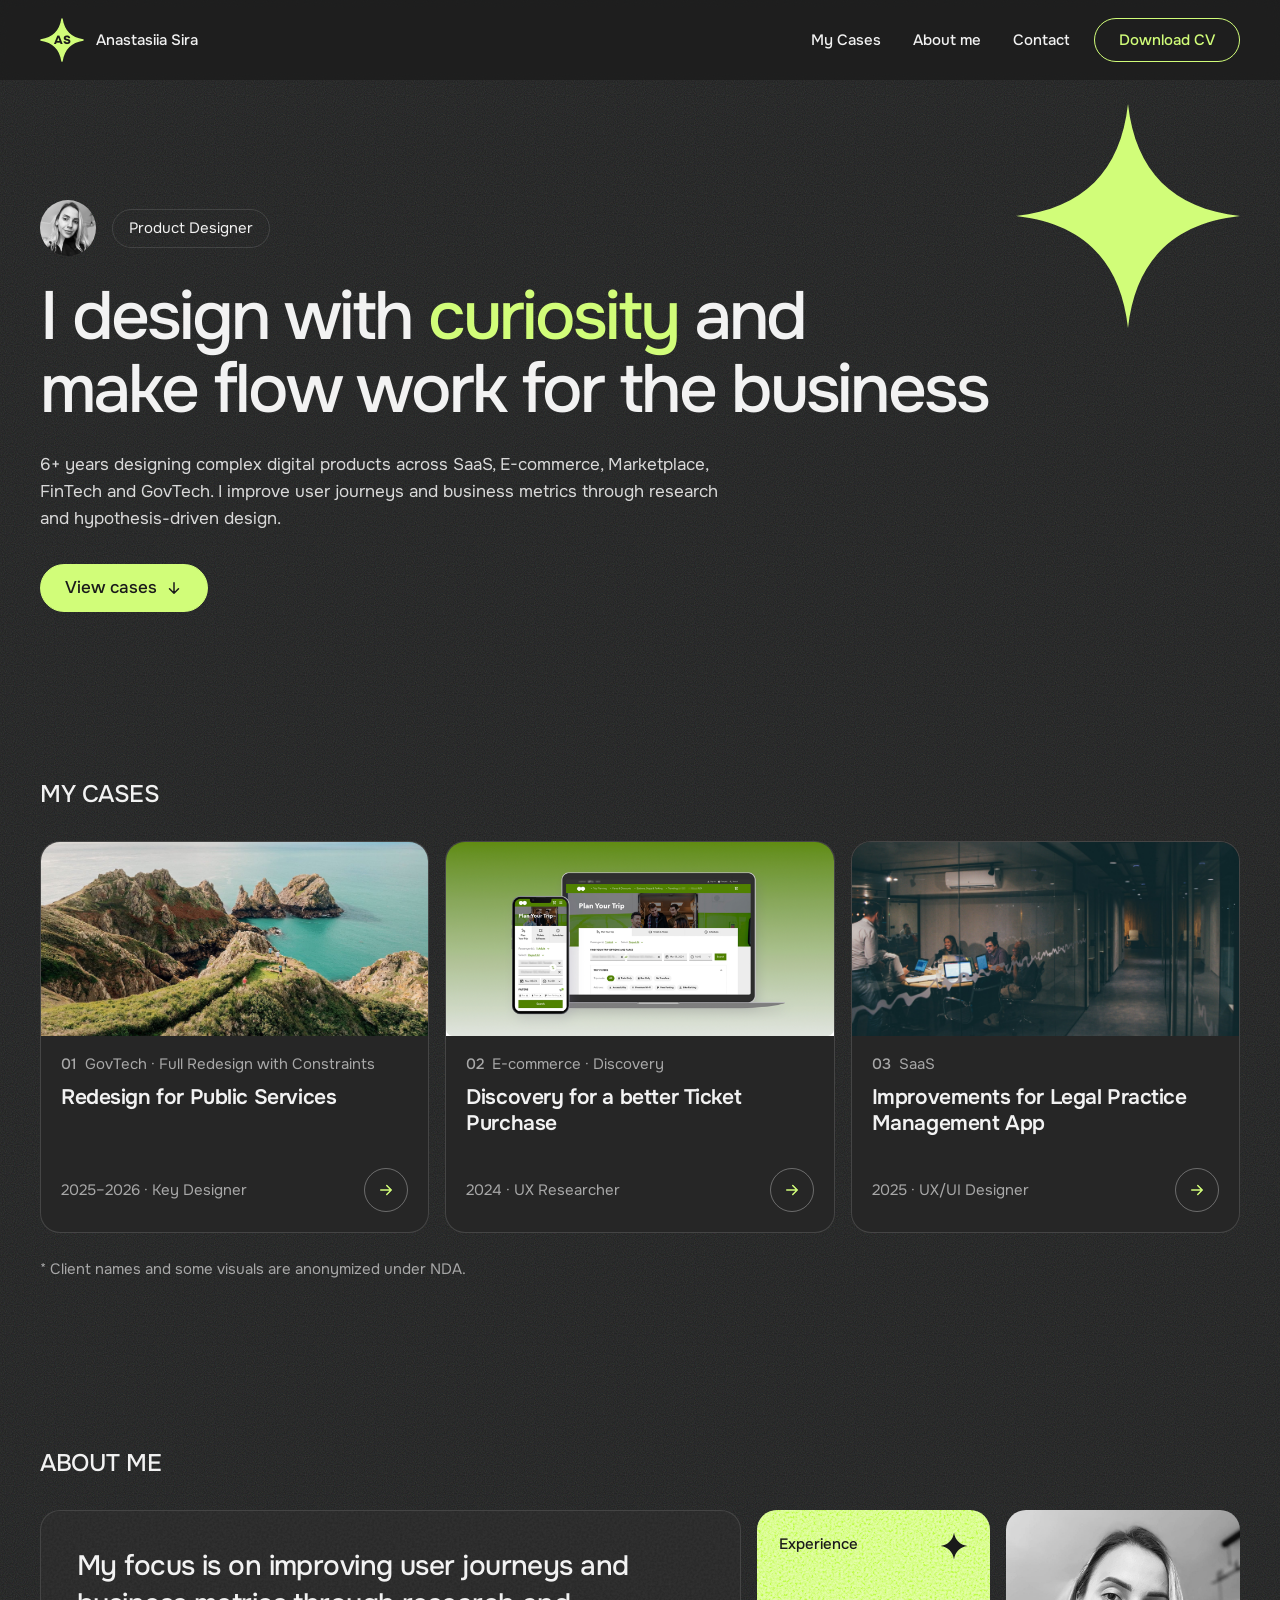
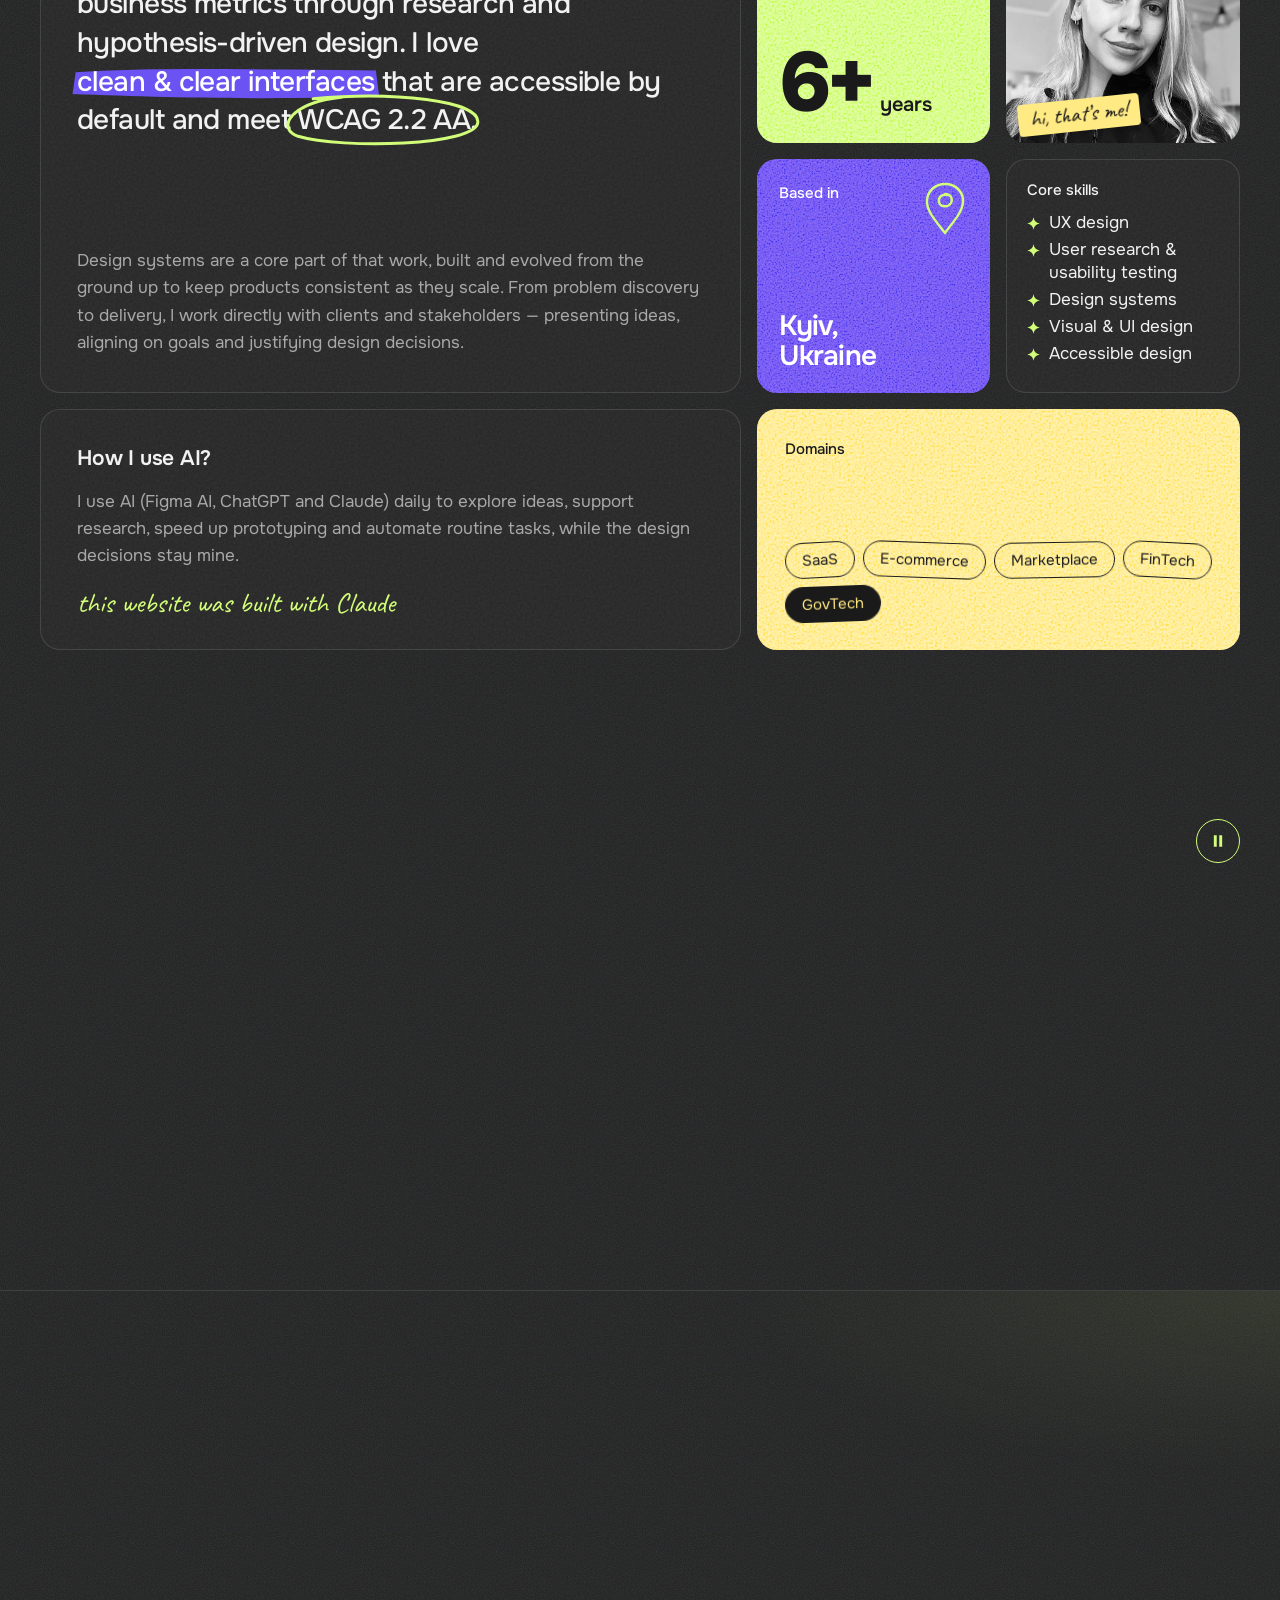
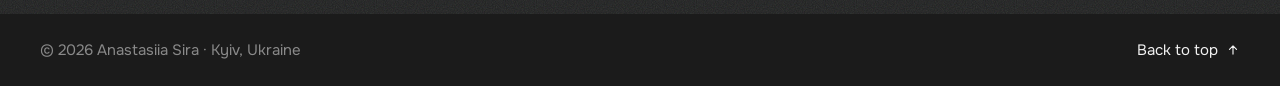
==== commit cf730275: "Mark a GovTech phrase and refresh the share image link "redesign the public web platform" in GovTech" ====
--- a/index.html
+++ b/index.html
@@ -13,7 +13,7 @@
   <meta property="og:title" content="Anastasiia Sira — Product Designer">
   <meta property="og:description" content="Portfolio of Anastasiia Sira, Product Designer with 6+ years of experience in SaaS, E-commerce, Marketplace, FinTech and GovTech.">
   <meta property="og:url" content="https://siraanastasiiaportfolio.vercel.app/">
-  <meta property="og:image" content="https://siraanastasiiaportfolio.vercel.app/assets/og-image.jpg">
+  <meta property="og:image" content="https://siraanastasiiaportfolio.vercel.app/assets/og-image.jpg?v=3">
   <meta property="og:image:width" content="1200">
   <meta property="og:image:height" content="630">
   <meta property="og:image:alt" content="Anastasiia Sira’s name in wavy white letters with lime, red and blue colour fringes on a dark background.">
--- a/styles.css
+++ b/styles.css
@@ -67,6 +67,12 @@
   --dur-slow: 500ms;    /* header while scrolling */
   --dur-reveal: 700ms;  /* blocks fading in as you scroll */
   --reveal-shift: 1.5rem; /* how far a block rises while it fades in */
+  /* Film grain of the page background (14%); also used, moving, in the contact block */
+  --page-grain: url("data:image/svg+xml,%3Csvg xmlns='http://www.w3.org/2000/svg' width='160' height='160'%3E%3Cfilter id='n'%3E%3CfeTurbulence type='fractalNoise' baseFrequency='0.9' numOctaves='2' stitchTiles='stitch'/%3E%3C/filter%3E%3Crect width='100%25' height='100%25' filter='url(%23n)' opacity='0.14'/%3E%3C/svg%3E");
+  /* Coarser, high-contrast grain for the coloured About cards (risograph look):
+     light and dark specks on a solid layer, blended with "overlay" so the card
+     keeps its colour on average */
+  --noise-riso: url("data:image/svg+xml,%3Csvg xmlns='http://www.w3.org/2000/svg' width='160' height='160'%3E%3Cfilter id='n'%3E%3CfeTurbulence type='fractalNoise' baseFrequency='0.7' numOctaves='2' stitchTiles='stitch'/%3E%3CfeColorMatrix type='saturate' values='0'/%3E%3CfeComponentTransfer%3E%3CfeFuncR type='linear' slope='3' intercept='-1'/%3E%3CfeFuncG type='linear' slope='3' intercept='-1'/%3E%3CfeFuncB type='linear' slope='3' intercept='-1'/%3E%3CfeFuncA type='table' tableValues='1 1'/%3E%3C/feComponentTransfer%3E%3C/filter%3E%3Crect width='100%25' height='100%25' filter='url(%23n)'/%3E%3C/svg%3E");
   /* Film grain for cards (full strength; each card sets how much shows) */
   --noise: url("data:image/svg+xml,%3Csvg xmlns='http://www.w3.org/2000/svg' width='160' height='160'%3E%3Cfilter id='n'%3E%3CfeTurbulence type='fractalNoise' baseFrequency='0.85' numOctaves='3' stitchTiles='stitch'/%3E%3CfeColorMatrix type='saturate' values='0'/%3E%3C/filter%3E%3Crect width='100%25' height='100%25' filter='url(%23n)'/%3E%3C/svg%3E");
   /* Logo star shape, used as a bullet in lists */
@@ -100,8 +106,8 @@
   line-height: var(--lh-body);
   color: var(--color-text);
   background-color: var(--color-bg);
-  /* Subtle film grain, like in the design */
-  background-image: url("data:image/svg+xml,%3Csvg xmlns='http://www.w3.org/2000/svg' width='160' height='160'%3E%3Cfilter id='n'%3E%3CfeTurbulence type='fractalNoise' baseFrequency='0.9' numOctaves='2' stitchTiles='stitch'/%3E%3C/filter%3E%3Crect width='100%25' height='100%25' filter='url(%23n)' opacity='0.05'/%3E%3C/svg%3E");
+  /* Film grain over the whole page (14%), so the background doesn't look flat */
+  background-image: var(--page-grain);
   -webkit-font-smoothing: antialiased;
   overflow-x: hidden;
 }
@@ -185,7 +191,25 @@
 }
 
 .accent { color: var(--color-accent); }
-.accent-purple { color: var(--color-accent-purple); }
+/* MARKER: a phrase underlined by hand with the lime brand colour, like a
+   felt-tip marker. Use <span class="marker">…</span> in text. The swipe is
+   an SVG drawn under the words; it wraps with the text onto every line.
+   (Colour is written into the SVG: #d1fd79 = --color-accent.)
+   It draws itself from left to right when its block scrolls into view. */
+.marker {
+  font-weight: 500;
+  padding-bottom: 0.3em;   /* room under the letters: the swipe sits here, below the text */
+  background-image: url("data:image/svg+xml,%3Csvg xmlns='http://www.w3.org/2000/svg' viewBox='0 0 200 20' preserveAspectRatio='none'%3E%3Cpath fill='%23d1fd79' d='M2 6 C 40 2, 90 9, 140 4 S 186 3, 198 6 L 197 16 C 160 19, 120 14, 80 17 S 20 19, 3 17 Z'/%3E%3C/svg%3E");
+  background-repeat: no-repeat;
+  background-position: 0 100%;
+  background-size: 100% 0.3em;
+  -webkit-box-decoration-break: clone;
+          box-decoration-break: clone;
+}
+@media (prefers-reduced-motion: no-preference) {
+  .has-reveal .marker { transition: background-size 0.9s var(--ease-out) 0.5s; }
+  .has-reveal .reveal:not(.is-visible) .marker { background-size: 0 0.3em; }
+}
 
 /* Yellow star after a heading: same shape as the logo star, no letters */
 .title-star {
@@ -195,6 +219,18 @@
   margin-left: 0.1em;
   vertical-align: -0.05em;
   fill: var(--color-accent);
+}
+
+/* STAR BURST: little lime stars fly out of any link or button
+   when it is clicked (script.js, section 11) */
+.star-burst {
+  position: fixed;
+  z-index: 9998;
+  width: 14px;
+  height: 14px;
+  margin: -7px 0 0 -7px;
+  fill: var(--color-accent);
+  pointer-events: none;
 }
 
 /* SQUISH CURSOR: a lime dot that follows the mouse and stretches as it moves
@@ -425,6 +461,10 @@
   stroke-width: 1.5;
   stroke-linejoin: round;
   transition: fill var(--dur) var(--ease);
+  /* turns slowly while the page scrolls (script.js sets --logo-turn) */
+  transform-box: fill-box;
+  transform-origin: center;
+  transform: rotate(var(--logo-turn, 0deg));
 }
 .logo__text {
   fill: var(--color-on-accent);
@@ -787,7 +827,7 @@
    Desktop: see the ≥ 1024px block (text left, 4 squares right,
    How I use AI under the text, Domains note next to it).
    --------------------------------------------------------- */
-.about__title { margin-bottom: var(--space-6); }
+.about__title { margin-bottom: var(--space-6); }   /* 32px, same as My Cases title → cards */
 
 .about-bento {
   display: grid;
@@ -809,14 +849,19 @@
   inset: 0;
   z-index: 0;
   background-image: var(--noise);
+  background-size: 320px 320px;   /* the 160px grain tile drawn twice as big: 2× coarser grain */
   mix-blend-mode: screen;
   opacity: 0.08;
   pointer-events: none;
 }
 .about-card > * { position: relative; z-index: 1; }
+/* Lime, violet and yellow cards: their own coarse grain (40%), like a risograph print */
 .about-card--lime::before,
-.about-card--note::before { mix-blend-mode: multiply; opacity: 0.32; }
-.about-card--violet::before { mix-blend-mode: multiply; opacity: 0.4; }
+.about-card--note::before,
+.about-card--violet::before { background-image: var(--noise-riso); mix-blend-mode: overlay; opacity: 0.4; }
+.about-card--lime::before,
+.about-card--note::before { background-size: 256px 256px; }   /* 20% finer on lime and yellow */
+.about-card--violet::before { opacity: 0.3; background-size: 192px 192px; }   /* softer and 40% finer on violet */
 .about-card--dark { background: var(--color-surface); border: 1px solid var(--color-border); }
 
 .about-card__top { display: flex; align-items: flex-start; justify-content: space-between; gap: var(--space-2); }
@@ -889,7 +934,7 @@
   letter-spacing: -0.06em;
 }
 .about-exp__unit { font-size: 1.125rem; font-weight: 600; }
-.about-pin { width: 38px; height: 46px; fill: none; stroke: #fff; stroke-width: 2.4; stroke-linecap: round; stroke-linejoin: round; }
+.about-pin { width: 38px; height: 46px; fill: none; stroke: var(--color-accent); stroke-width: 2.4; stroke-linecap: round; stroke-linejoin: round; }
 .about-city { font-size: 1.5rem; line-height: 1.05; font-weight: 600; letter-spacing: -0.03em; }
 
 /* Photo with a "hi, that's me!" sticker */
@@ -1038,7 +1083,6 @@
   letter-spacing: -0.01em;
 }
 .prose { margin-top: var(--space-5); }
-.prose .accent-purple { font-weight: 500; }   /* highlighted phrases in text: Medium */
 .prose--flush { margin-top: 0; }  /* when the text is the first thing in a column */
 
 .chips {
@@ -1190,6 +1234,33 @@
   /* soft yellow glow in the top-right corner */
   background: radial-gradient(60% 80% at 100% 0%, rgba(209, 253, 121, 0.08), transparent 70%);
 }
+/* Contact block: the same grain as the page (14%), but "live": it jumps a
+   little 8 times a second, like film. The block has its own solid background,
+   so the page grain under it doesn't double up. Still grain with "Reduce motion". */
+.contact {
+  position: relative;
+  isolation: isolate;
+  background-color: var(--color-bg);
+}
+.contact::before {
+  content: "";
+  position: absolute;
+  inset: 0;
+  z-index: -1;
+  background-image: var(--page-grain);
+  pointer-events: none;
+}
+@media (prefers-reduced-motion: no-preference) {
+  .contact::before { animation: film-grain 0.75s steps(1) infinite; }
+}
+@keyframes film-grain {
+  0%   { background-position: 0 0; }
+  17%  { background-position: -37px 21px; }
+  33%  { background-position: 53px -44px; }
+  50%  { background-position: -18px -63px; }
+  67%  { background-position: 71px 32px; }
+  83%  { background-position: -59px 47px; }
+}
 
 .contact__list {
   display: grid;
@@ -1643,7 +1714,6 @@
      width), Experience / Based in and photo / Core skills as squares on the
      right (1 part each); How I use AI under the text, Domains next to it */
   .about { container-type: inline-size; }   /* lets the board rows know how wide the content is */
-  .about__title { margin-bottom: var(--space-7); }
   .about-bento {
     grid-template-columns: minmax(0, 3fr) minmax(0, 1fr) minmax(0, 1fr);
     /* the two top rows are at least as tall as a small column is wide (squares) */
